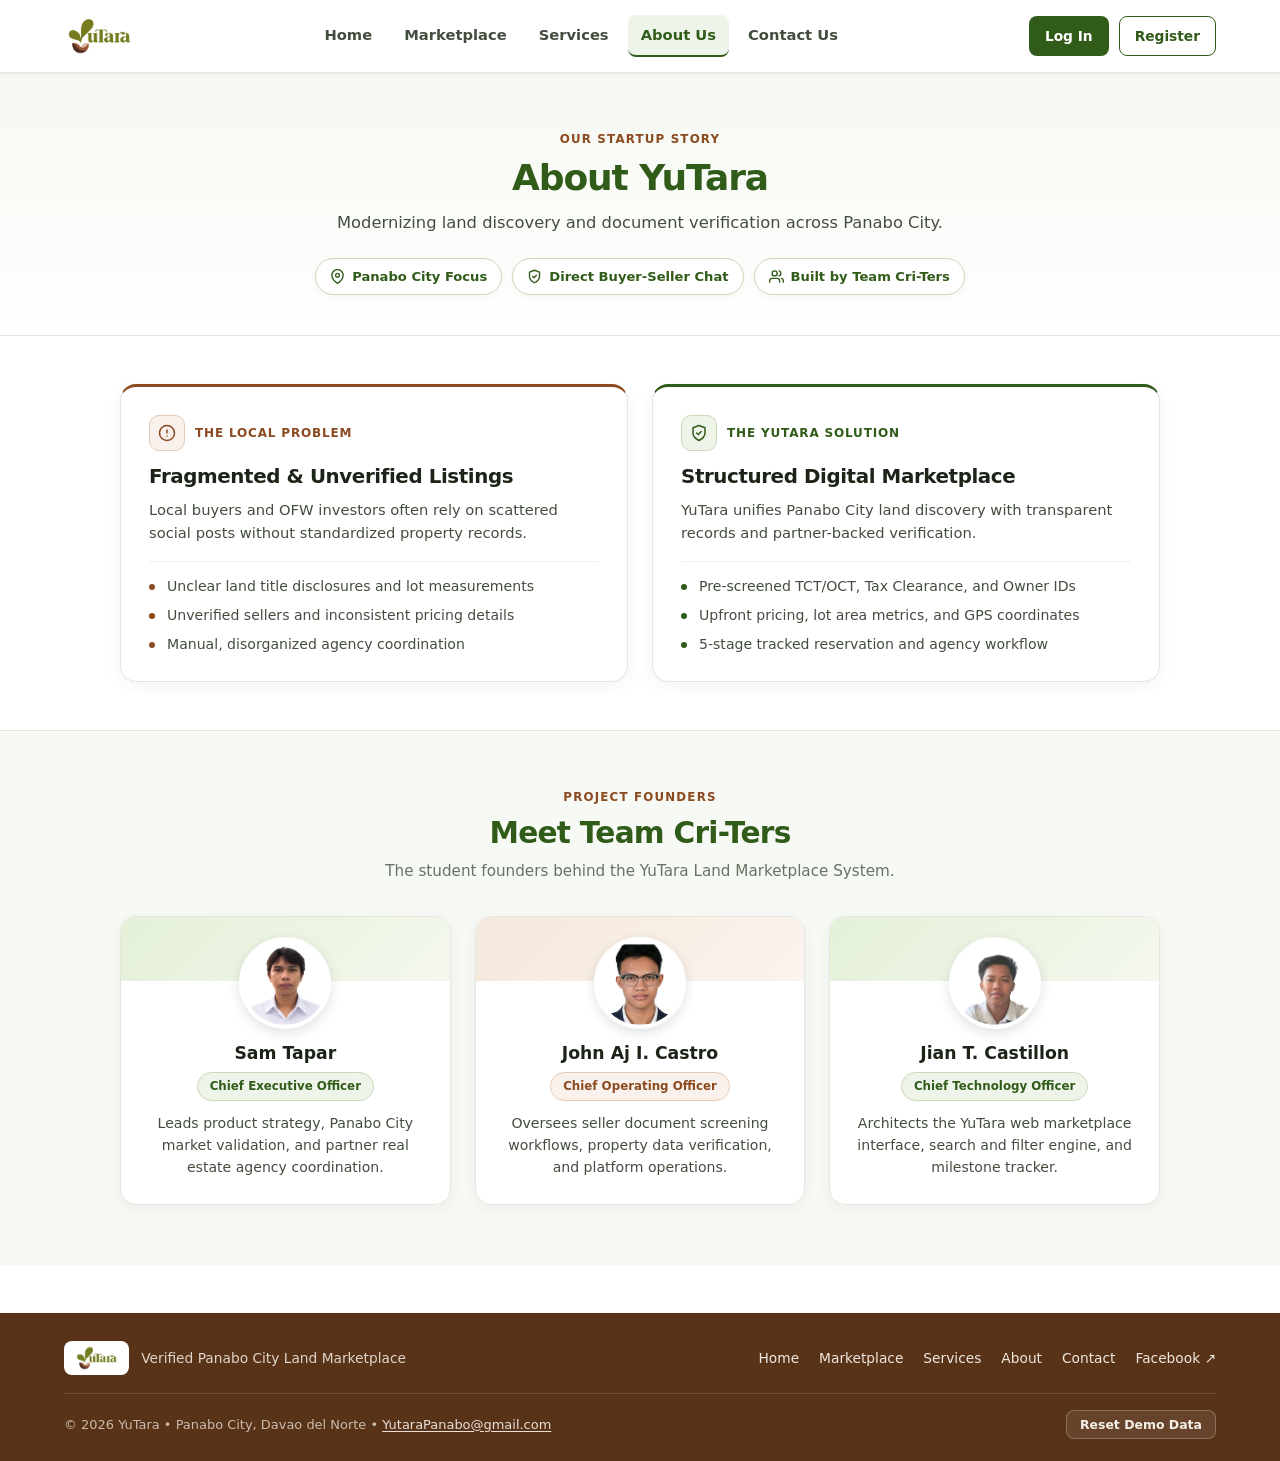
==== about.html @ a452336e "Polish Log In Required modal and auth gate design with icons and close button" ====
﻿<!DOCTYPE html>
<html lang="en">
<head>
  <meta charset="UTF-8" />
  <meta name="viewport" content="width=device-width, initial-scale=1.0" />
  <title>About Us — YuTara Land Marketplace (Team Cri-Ters)</title>
  <link rel="icon" type="image/png" href="assets/yutara-logo.png" />
  <link rel="stylesheet" href="css/styles.css?v=27" />
</head>
<body>

  <!-- Sticky Navigation Bar -->
  <header class="site-header">
    <div class="container navbar" id="main-navbar">
      <a href="index.html" class="brand" aria-label="YuTara Home">
        <img src="assets/yutara-logo.png" alt="YuTara Logo" />
      </a>

      <button type="button" class="menu-toggle" id="menu-toggle" aria-label="Toggle Menu">&#9776; Menu</button>

      <nav class="nav-links" aria-label="Primary Navigation">
        <a href="index.html">Home</a>
        <a href="marketplace.html">Marketplace</a>
        <a href="services.html">Services</a>
        <a href="about.html" class="active">About Us</a>
        <a href="contact.html">Contact Us</a>
      </nav>

      <div class="nav-actions" id="nav-actions">
        <a href="login.html" class="btn btn-primary btn-sm">Log In</a>
        <a href="register.html" class="btn btn-register btn-sm">Register</a>
      </div>
    </div>
  </header>

  <main>
    <!-- Clean About Hero -->
    <section class="about-hero">
      <div class="container">
        <div class="about-hero-inner">
          <span class="about-eyebrow">Our Startup Story</span>
          <h1 class="about-hero-title">About YuTara</h1>
          <p class="about-hero-subtitle">
            Modernizing land discovery and document verification across Panabo City.
          </p>
          <div class="about-pillars">
            <span class="about-pillar-chip">
              <svg width="15" height="15" viewBox="0 0 24 24" fill="none" stroke="currentColor" stroke-width="2.2" stroke-linecap="round" stroke-linejoin="round" aria-hidden="true"><path d="M21 10c0 7-9 13-9 13s-9-6-9-13a9 9 0 0 1 18 0z"></path><circle cx="12" cy="10" r="3"></circle></svg>
              <span>Panabo City Focus</span>
            </span>
            <span class="about-pillar-chip">
              <svg width="15" height="15" viewBox="0 0 24 24" fill="none" stroke="currentColor" stroke-width="2.2" stroke-linecap="round" stroke-linejoin="round" aria-hidden="true"><path d="M12 22s8-4 8-10V5l-8-3-8 3v7c0 6 8 10 8 10z"></path><polyline points="9 12 11 14 15 10"></polyline></svg>
              <span>Direct Buyer-Seller Chat</span>
            </span>
            <span class="about-pillar-chip">
              <svg width="15" height="15" viewBox="0 0 24 24" fill="none" stroke="currentColor" stroke-width="2.2" stroke-linecap="round" stroke-linejoin="round" aria-hidden="true"><path d="M17 21v-2a4 4 0 0 0-4-4H5a4 4 0 0 0-4 4v2"></path><circle cx="9" cy="7" r="4"></circle><path d="M23 21v-2a4 4 0 0 0-3-3.87"></path><path d="M16 3.13a4 4 0 0 1 0 7.75"></path></svg>
              <span>Built by Team Cri-Ters</span>
            </span>
          </div>
        </div>
      </div>
    </section>

    <!-- Problem & Solution Comparison -->
    <section class="about-section">
      <div class="container">
        <div class="about-story-grid">
          <article class="about-story-card story-problem">
            <div class="about-card-head">
              <span class="about-card-icon icon-problem" aria-hidden="true">
                <svg width="18" height="18" viewBox="0 0 24 24" fill="none" stroke="currentColor" stroke-width="2" stroke-linecap="round" stroke-linejoin="round"><circle cx="12" cy="12" r="10"></circle><line x1="12" y1="8" x2="12" y2="12"></line><line x1="12" y1="16" x2="12.01" y2="16"></line></svg>
              </span>
              <span class="about-story-label label-problem">The Local Problem</span>
            </div>
            <h2 class="about-card-title">Fragmented &amp; Unverified Listings</h2>
            <p class="about-card-desc">
              Local buyers and OFW investors often rely on scattered social posts without standardized property records.
            </p>
            <ul class="about-bullet-list">
              <li>Unclear land title disclosures and lot measurements</li>
              <li>Unverified sellers and inconsistent pricing details</li>
              <li>Manual, disorganized agency coordination</li>
            </ul>
          </article>

          <article class="about-story-card story-solution">
            <div class="about-card-head">
              <span class="about-card-icon icon-solution" aria-hidden="true">
                <svg width="18" height="18" viewBox="0 0 24 24" fill="none" stroke="currentColor" stroke-width="2" stroke-linecap="round" stroke-linejoin="round"><path d="M12 22s8-4 8-10V5l-8-3-8 3v7c0 6 8 10 8 10z"></path><polyline points="9 12 11 14 15 10"></polyline></svg>
              </span>
              <span class="about-story-label label-solution">The YuTara Solution</span>
            </div>
            <h2 class="about-card-title">Structured Digital Marketplace</h2>
            <p class="about-card-desc">
              YuTara unifies Panabo City land discovery with transparent records and partner-backed verification.
            </p>
            <ul class="about-bullet-list list-green">
              <li>Pre-screened TCT/OCT, Tax Clearance, and Owner IDs</li>
              <li>Upfront pricing, lot area metrics, and GPS coordinates</li>
              <li>5-stage tracked reservation and agency workflow</li>
            </ul>
          </article>
        </div>
      </div>
    </section>

    <!-- Team Cri-Ters Section -->
    <section class="about-team-section">
      <div class="container">
        <div class="about-section-head">
          <span class="about-eyebrow">Project Founders</span>
          <h2 class="about-section-title">Meet Team Cri-Ters</h2>
          <p class="about-section-sub">The student founders behind the YuTara Land Marketplace System.</p>
        </div>

        <div class="about-team-grid">
          <article class="team-card-clean">
            <div class="team-card-banner banner-green" aria-hidden="true"></div>
            <div class="team-card-body">
              <img src="assets/team-sam-tapar.png" alt="Sam Tapar" class="team-avatar-clean" />
              <h3 class="team-member-name">Sam Tapar</h3>
              <span class="team-role-pill role-green">Chief Executive Officer</span>
              <p class="team-member-bio">
                Leads product strategy, Panabo City market validation, and partner real estate agency coordination.
              </p>
            </div>
          </article>

          <article class="team-card-clean">
            <div class="team-card-banner banner-earth" aria-hidden="true"></div>
            <div class="team-card-body">
              <img src="assets/team-john-aj-castro.png" alt="John Aj I. Castro" class="team-avatar-clean" />
              <h3 class="team-member-name">John Aj I. Castro</h3>
              <span class="team-role-pill role-earth">Chief Operating Officer</span>
              <p class="team-member-bio">
                Oversees seller document screening workflows, property data verification, and platform operations.
              </p>
            </div>
          </article>

          <article class="team-card-clean">
            <div class="team-card-banner banner-green" aria-hidden="true"></div>
            <div class="team-card-body">
              <img src="assets/team-jian-castillon.png" alt="Jian T. Castillon" class="team-avatar-clean" />
              <h3 class="team-member-name">Jian T. Castillon</h3>
              <span class="team-role-pill role-green">Chief Technology Officer</span>
              <p class="team-member-bio">
                Architects the YuTara web marketplace interface, search and filter engine, and milestone tracker.
              </p>
            </div>
          </article>
        </div>
      </div>
    </section>
  </main>

  <!-- Simplified Compact Footer -->
  <footer class="site-footer about-page-footer">
    <div class="container">
      <div class="footer-simple-top">
        <div class="footer-brand-row">
          <img src="assets/yutara-logo.png" alt="YuTara Logo" class="footer-logo" />
          <span class="footer-tagline">Verified Panabo City Land Marketplace</span>
        </div>

        <nav class="footer-inline-links" aria-label="Footer Navigation">
          <a href="index.html">Home</a>
          <a href="marketplace.html">Marketplace</a>
          <a href="services.html">Services</a>
          <a href="about.html">About</a>
          <a href="contact.html">Contact</a>
          <a href="https://www.facebook.com/people/YuTara/61596442262970/" target="_blank" rel="noopener noreferrer">Facebook &nearr;</a>
        </nav>
      </div>

      <div class="footer-bottom">
        <span>&copy; 2026 YuTara &bull; Panabo City, Davao del Norte &bull; <a href="mailto:YutaraPanabo@gmail.com" class="footer-email-link">YutaraPanabo@gmail.com</a></span>
        <button type="button" class="footer-reset-btn" id="reset-demo-btn">Reset Demo Data</button>
      </div>
    </div>
  </footer>

  <script src="js/data.js?v=27"></script>
  <script src="js/app.js?v=27"></script>
</body>
</html>
---- css/styles.css ----
/* ==========================================================================
   YuTara — Panabo City Digital Land Marketplace
   Official Brand Stylesheet (Pure CSS, Zero Frameworks, Easy to Debug)
   ==========================================================================
   TABLE OF CONTENTS:
   1. Brand Color & Typography Variables (:root)
   2. Base Reset & Element Defaults
   3. Layout Containers & Section Helpers
   4. Buttons, Badges & Icon Containers
   5. Sticky Navigation Bar & Responsive Mobile Menu
   6. Hero Section & Spotlight Property Card
   7. Floating Property Search Panel & Quick Chips
   8. Property Cards & Location Barangay Cards
   9. Homepage Sections (5-Step Process, Services, FAQ Accordion)
   10. Marketplace Sidebar Layout & Pagination
   11. Property Detail Page, Lightbox & Inquiry Modal
   12. Authentication Pages & Password Toggle
   13. MVP Workflows Hub (Tracker, Seller Intake, Agency Desk)
   14. Footer & Toast Notifications
   15. Responsive Media Queries (1366px, 960px, 720px, 360px)
   16. Easy-to-Debug Animations & Logout Confirmation Modal
   ========================================================================== */

/* 1. BRAND COLOR & TYPOGRAPHY VARIABLES */
:root {
  /* Official YuTara Logo Palette */
  --forest-green: #315B19;
  --olive-green: #71851B;
  --earth-brown: #8B4A20;
  --dark-brown: #593318;
  --white: #FFFFFF;
  --soft-off-white: #FAFAF6;

  /* Derived UI Tints from Official Palette */
  --green-tint: #EFF4EA;
  --green-border: #C8D8B8;
  --brown-tint: #F9F2EC;
  --brown-border: #E4CBB8;

  /* Neutral Text & Borders */
  --text-primary: #1C2418;
  --text-secondary: #434D3E;
  --text-muted: #687263;
  --border-subtle: #E4E6DF;
  --border-strong: #CBD0C4;

  /* Feedback States */
  --status-error-bg: #FDF2F2;
  --status-error-border: #F5C2C2;
  --status-error-text: #991B1B;

  /* Typography, Spacing & Elevation */
  --font-display: "Plus Jakarta Sans", "Inter", system-ui, -apple-system, sans-serif;
  --font-sans: "Inter", "Plus Jakarta Sans", system-ui, -apple-system, sans-serif;
  --radius-sm: 8px;
  --radius-md: 12px;
  --radius-lg: 16px;
  --shadow-xs: 0 1px 3px rgba(28, 36, 24, 0.05);
  --shadow-sm: 0 4px 12px rgba(28, 36, 24, 0.06);
  --shadow-md: 0 12px 28px rgba(28, 36, 24, 0.1);
  --shadow-lg: 0 20px 40px rgba(28, 36, 24, 0.16);
  --container-width: 1200px;

  /* Easy-to-Debug Animation Tokens (override via body.anim-debug-slow or body.anim-debug-off) */
  --anim-duration-fast: 180ms;
  --anim-duration-base: 260ms;
  --anim-duration-slow: 360ms;
  --anim-ease: cubic-bezier(0.22, 1, 0.36, 1);
}

/* 2. BASE RESET & ELEMENT DEFAULTS */
* {
  box-sizing: border-box;
  margin: 0;
  padding: 0;
}

html {
  scroll-behavior: smooth;
}

body {
  font-family: var(--font-sans);
  font-size: 16px;
  line-height: 1.6;
  color: var(--text-secondary);
  background-color: var(--white);
  overflow-x: hidden;
  -webkit-font-smoothing: antialiased;
  -moz-osx-font-smoothing: grayscale;
  text-rendering: optimizeLegibility;
}

img {
  max-width: 100%;
  display: block;
}

a {
  color: inherit;
  text-decoration: none;
}

button,
input,
select,
textarea {
  font-family: inherit;
  font-size: 0.95rem;
}

button {
  cursor: pointer;
}

a:focus-visible,
button:focus-visible,
input:focus-visible,
select:focus-visible,
textarea:focus-visible {
  outline: 2px solid var(--forest-green);
  outline-offset: 2px;
}

h1, h2, h3, h4 {
  color: var(--text-primary);
  line-height: 1.24;
  font-weight: 700;
}

/* 3. LAYOUT CONTAINERS & SECTION HELPERS */
.container {
  width: 100%;
  max-width: var(--container-width);
  margin: 0 auto;
  padding: 0 24px;
}

.narrow-container {
  max-width: 800px;
}

.section {
  padding: 68px 0;
}

.section-alt,
.section-offwhite {
  background-color: var(--soft-off-white);
  border-top: 1px solid var(--border-subtle);
  border-bottom: 1px solid var(--border-subtle);
}

.section-green-tint {
  background-color: var(--green-tint);
  border-top: 1px solid var(--green-border);
  border-bottom: 1px solid var(--green-border);
}

.section-header {
  text-align: center;
  max-width: 720px;
  margin: 0 auto 36px;
}

.section-header .section-subtitle {
  margin: 0 auto;
}

.section-header-row {
  display: flex;
  justify-content: space-between;
  align-items: flex-end;
  flex-wrap: wrap;
  gap: 16px;
  margin-bottom: 32px;
}

.section-header-center {
  text-align: center;
  max-width: 680px;
  margin: 0 auto 36px;
}

.section-tag,
.eyebrow {
  display: inline-block;
  font-size: 0.76rem;
  font-weight: 700;
  letter-spacing: 0.09em;
  text-transform: uppercase;
  color: var(--earth-brown);
  margin-bottom: 6px;
}

.section-title {
  font-size: 1.95rem;
  letter-spacing: -0.02em;
  color: var(--forest-green);
  margin-bottom: 8px;
}

.section-subtitle {
  color: var(--text-muted);
  max-width: 650px;
  font-size: 0.98rem;
}

.grid {
  display: grid;
  gap: 24px;
}

.grid-2 {
  display: grid;
  grid-template-columns: repeat(2, 1fr);
  gap: 24px;
}

.grid-3 {
  display: grid;
  grid-template-columns: repeat(3, 1fr);
  gap: 24px;
}

.grid-4 {
  display: grid;
  grid-template-columns: repeat(4, 1fr);
  gap: 20px;
}

.grid-5 {
  display: grid;
  grid-template-columns: repeat(5, 1fr);
  gap: 16px;
}

.flex-between {
  display: flex;
  justify-content: space-between;
  align-items: center;
  flex-wrap: wrap;
  gap: 12px;
}

.flex-wrap-gap {
  display: flex;
  flex-wrap: wrap;
  gap: 10px;
}

.mt-1 { margin-top: 8px; }
.mt-2 { margin-top: 16px; }
.mt-3 { margin-top: 24px; }
.mt-4 { margin-top: 36px; }
.mb-1 { margin-bottom: 8px; }
.mb-2 { margin-bottom: 16px; }
.mb-3 { margin-bottom: 24px; }
.mb-4 { margin-bottom: 36px; }

.text-green {
  color: var(--forest-green);
  font-weight: 700;
}

.text-brown {
  color: var(--earth-brown);
  font-weight: 700;
}

.text-muted {
  color: var(--text-muted);
  font-size: 0.88rem;
}

.text-center {
  text-align: center;
}

.is-hidden,
.hidden {
  display: none;
}

/* 4. BUTTONS, BADGES & ICON CONTAINERS */
.btn {
  display: inline-flex;
  align-items: center;
  justify-content: center;
  gap: 8px;
  padding: 11px 20px;
  border-radius: var(--radius-sm);
  font-weight: 600;
  font-size: 0.94rem;
  white-space: nowrap;
  border: 1.5px solid transparent;
  transition: background-color 0.18s ease, border-color 0.18s ease, color 0.18s ease, transform 0.12s ease, box-shadow 0.18s ease;
}

.btn:active {
  transform: translateY(1px);
}

.btn-primary {
  background-color: var(--forest-green);
  color: var(--white);
}

.btn-primary:hover {
  background-color: #244511;
  box-shadow: 0 4px 12px rgba(49, 91, 25, 0.24);
}

.btn-secondary {
  background-color: var(--earth-brown);
  color: var(--white);
}

.btn-secondary:hover {
  background-color: var(--dark-brown);
}

.btn-outline,
.btn-register {
  background-color: var(--white);
  color: var(--forest-green);
  border-color: var(--forest-green);
}

.btn-outline:hover,
.btn-register:hover {
  background-color: var(--green-tint);
}

.btn-outline-neutral {
  background-color: var(--white);
  color: var(--text-secondary);
  border-color: var(--border-strong);
}

.btn-outline-neutral:hover {
  border-color: var(--forest-green);
  color: var(--forest-green);
  background-color: var(--soft-off-white);
}

.btn-ghost-light {
  background-color: rgba(255, 255, 255, 0.12);
  color: var(--white);
  border-color: rgba(255, 255, 255, 0.55);
}

.btn-ghost-light:hover {
  background-color: rgba(255, 255, 255, 0.22);
}

.btn-sm {
  padding: 8px 15px;
  font-size: 0.86rem;
}

.btn-full {
  width: 100%;
}

.badge {
  display: inline-block;
  align-self: flex-start;
  white-space: nowrap;
  padding: 4px 10px;
  border-radius: 6px;
  font-size: 0.72rem;
  font-weight: 700;
  letter-spacing: 0.04em;
  text-transform: uppercase;
}

.badge-green {
  background-color: var(--green-tint);
  color: var(--forest-green);
  border: 1px solid var(--green-border);
}

.badge-solid-green {
  background-color: var(--forest-green);
  color: var(--white);
}

.badge-olive {
  background-color: var(--olive-green);
  color: var(--white);
}

.badge-brown,
.badge-promoted,
.badge-warning {
  background-color: var(--earth-brown);
  color: var(--white);
}

.badge-brown-soft {
  background-color: var(--brown-tint);
  color: var(--dark-brown);
  border: 1px solid var(--brown-border);
}

.icon-badge {
  width: 44px;
  height: 44px;
  border-radius: 10px;
  background-color: var(--green-tint);
  color: var(--forest-green);
  border: 1px solid var(--green-border);
  display: inline-flex;
  align-items: center;
  justify-content: center;
  margin-bottom: 14px;
}

.icon-badge-brown {
  background-color: var(--brown-tint);
  color: var(--earth-brown);
  border-color: var(--brown-border);
}

.icon-badge svg {
  width: 21px;
  height: 21px;
  stroke: currentColor;
  fill: none;
  stroke-width: 2;
  stroke-linecap: round;
  stroke-linejoin: round;
}

/* 5. STICKY NAVIGATION BAR & RESPONSIVE MOBILE MENU */
.site-header {
  position: sticky;
  top: 0;
  z-index: 100;
  background-color: var(--white);
  border-bottom: 1px solid var(--border-subtle);
  box-shadow: var(--shadow-xs);
}

.navbar {
  display: flex;
  align-items: center;
  justify-content: space-between;
  min-height: 72px;
  gap: 16px;
}

.brand,
.brand-link {
  display: inline-flex;
  align-items: center;
  flex-shrink: 0;
}

.brand img,
.brand-link img {
  height: 40px;
  width: auto;
}

.nav-links {
  display: flex;
  align-items: center;
  gap: 6px;
  list-style: none;
}

.nav-links a {
  font-size: 0.92rem;
  font-weight: 600;
  color: var(--text-secondary);
  padding: 8px 13px;
  border-radius: var(--radius-sm);
  border-bottom: 2px solid transparent;
  white-space: nowrap;
  transition: background-color 0.15s ease, color 0.15s ease;
}

.nav-links a:hover {
  background-color: var(--soft-off-white);
  color: var(--forest-green);
}

.nav-links a.active {
  background-color: var(--green-tint);
  color: var(--forest-green);
  border-bottom-color: var(--forest-green);
}

.nav-actions {
  display: flex;
  align-items: center;
  gap: 10px;
}

.user-pill {
  display: inline-flex;
  align-items: center;
  background-color: var(--green-tint);
  border: 1px solid var(--green-border);
  color: var(--forest-green);
  padding: 6px 12px;
  border-radius: var(--radius-sm);
  font-size: 0.84rem;
  font-weight: 600;
}

.menu-toggle {
  display: none;
  background: var(--white);
  border: 1px solid var(--border-strong);
  border-radius: var(--radius-sm);
  padding: 7px 11px;
  font-size: 1.15rem;
  color: var(--forest-green);
}

/* 6. HERO SECTION & SPOTLIGHT PROPERTY CARD */
.hero {
  position: relative;
  color: var(--white);
  padding: 52px 0 84px;
  background-color: var(--forest-green);
  background-size: cover;
  background-position: center;
  background-image:
    linear-gradient(108deg, rgba(27, 52, 13, 0.94) 0%, rgba(49, 91, 25, 0.85) 56%, rgba(89, 51, 24, 0.78) 100%),
    url("../assets/property-hero.png");
}

.hero-grid {
  display: grid;
  grid-template-columns: 1.18fr 0.82fr;
  gap: 40px;
  align-items: center;
}

.hero-eyebrow,
.hero-kicker {
  display: inline-block;
  font-size: 0.75rem;
  font-weight: 700;
  letter-spacing: 0.09em;
  text-transform: uppercase;
  color: var(--soft-off-white);
  background-color: rgba(255, 255, 255, 0.12);
  border: 1px solid rgba(255, 255, 255, 0.28);
  padding: 5px 12px;
  border-radius: 6px;
  margin-bottom: 16px;
}

.hero h1 {
  font-size: 2.35rem;
  letter-spacing: -0.02em;
  color: var(--white);
  margin-bottom: 16px;
  line-height: 1.2;
}

.hero-headline-top {
  display: block;
  color: var(--white);
  font-size: 2.25rem;
  font-weight: 700;
}

.hero-brand-line {
  display: block;
  color: #DCECCB;
  font-size: 3.65rem;
  font-weight: 800;
  letter-spacing: -0.025em;
  line-height: 1.08;
  margin-top: 6px;
}

.hero p,
.hero-lead {
  font-size: 1.02rem;
  color: #F1F5EC;
  margin-bottom: 24px;
  max-width: 560px;
}

.hero-actions,
.hero-buttons {
  display: flex;
  flex-wrap: wrap;
  gap: 12px;
  margin-bottom: 24px;
}

.hero-actions .btn,
.hero-buttons .btn {
  min-height: 46px;
  padding: 12px 22px;
  border-radius: var(--radius-sm);
  font-size: 0.95rem;
  font-weight: 700;
  transition: background-color 0.18s ease, border-color 0.18s ease, color 0.18s ease, box-shadow 0.18s ease, transform 0.14s ease;
}

/* Primary Hero CTA: Explore Marketplace (Light Sage Green #DCECCB / Forest Green #315B19) */
.hero-actions .btn-primary,
.hero-buttons .btn-primary {
  background-color: #DCECCB;
  color: #315B19;
  border-color: #C7DFB0;
  box-shadow: 0 4px 14px rgba(15, 30, 8, 0.22);
}

.hero-actions .btn-primary:hover,
.hero-buttons .btn-primary:hover {
  background-color: #C8E0B0;
  color: #234311;
  border-color: #B4D396;
  box-shadow: 0 6px 18px rgba(15, 30, 8, 0.28);
  transform: translateY(-1px);
}

.hero-actions .btn-primary:active,
.hero-buttons .btn-primary:active {
  transform: translateY(1px);
}

/* Secondary Hero CTA: How YuTara Works (Light Earth Brown #E8C7A5 / Dark Brown #593318) */
.hero-actions .btn-secondary,
.hero-buttons .btn-secondary {
  background-color: #E8C7A5;
  color: #593318;
  border-color: #DAB38B;
  box-shadow: 0 4px 14px rgba(35, 18, 6, 0.18);
}

.hero-actions .btn-secondary:hover,
.hero-buttons .btn-secondary:hover {
  background-color: #DDB58C;
  color: #42240F;
  border-color: #CCA074;
  box-shadow: 0 6px 18px rgba(35, 18, 6, 0.25);
  transform: translateY(-1px);
}

.hero-actions .btn-secondary:active,
.hero-buttons .btn-secondary:active {
  transform: translateY(1px);
}

.hero-trust-row {
  display: flex;
  flex-wrap: wrap;
  gap: 12px;
  font-size: 0.84rem;
  font-weight: 600;
  color: #E3EDD6;
}

.hero-trust-pill,
.hero-trust-item {
  display: inline-flex;
  align-items: center;
  gap: 7px;
  background-color: rgba(255, 255, 255, 0.1);
  border: 1px solid rgba(255, 255, 255, 0.22);
  padding: 5px 11px;
  border-radius: 999px;
}

.hero-trust-dot {
  width: 7px;
  height: 7px;
  border-radius: 50%;
  background-color: #D9E8B5;
  display: inline-block;
}

.hero-spotlight {
  background-color: var(--white);
  color: var(--text-secondary);
  border-radius: var(--radius-md);
  overflow: hidden;
  box-shadow: var(--shadow-lg);
  border: 1px solid var(--border-subtle);
}

.spotlight-tabs {
  display: grid;
  grid-template-columns: 1fr 1fr;
  background-color: var(--soft-off-white);
  border-bottom: 1px solid var(--border-subtle);
}

.spotlight-tab {
  border: none;
  background: transparent;
  padding: 10px 8px;
  font-size: 0.8rem;
  font-weight: 700;
  color: var(--text-muted);
  border-bottom: 2.5px solid transparent;
  transition: all 0.15s ease;
}

.spotlight-tab.active {
  background-color: var(--white);
  color: var(--forest-green);
  border-bottom-color: var(--forest-green);
}

.spotlight-media,
.spotlight-photo {
  position: relative;
  height: 205px;
  overflow: hidden;
}

.spotlight-media img,
.spotlight-photo img {
  width: 100%;
  height: 100%;
  object-fit: cover;
}

.spotlight-body {
  padding: 16px 18px 18px;
}

.spotlight-top-meta {
  display: flex;
  justify-content: space-between;
  align-items: center;
  font-size: 0.78rem;
  font-weight: 700;
  text-transform: uppercase;
  color: var(--earth-brown);
  margin-bottom: 4px;
}

.spotlight-title {
  font-size: 1.12rem;
  color: var(--text-primary);
  margin-bottom: 4px;
}

.spotlight-loc,
.hero .spotlight-loc {
  font-size: 0.86rem;
  color: var(--text-muted);
  margin-bottom: 12px;
}

.spotlight-footer {
  display: flex;
  justify-content: space-between;
  align-items: center;
  gap: 12px;
  padding-top: 12px;
  border-top: 1px solid var(--border-subtle);
}

.spotlight-price {
  font-size: 1.32rem;
  font-weight: 800;
  color: var(--forest-green);
  line-height: 1.2;
}

.spotlight-meta {
  font-size: 0.78rem;
  font-weight: 700;
  text-transform: uppercase;
  letter-spacing: 0.04em;
  color: var(--earth-brown);
  margin-bottom: 4px;
}

/* 7. FLOATING PROPERTY SEARCH PANEL & QUICK CHIPS */
.search-section {
  margin-top: -42px;
  position: relative;
  z-index: 10;
  padding-bottom: 28px;
}

.search-panel,
.search-card {
  margin-top: -38px;
  position: relative;
  z-index: 10;
  background-color: var(--white);
  border: 1px solid var(--border-subtle);
  border-radius: var(--radius-md);
  box-shadow: var(--shadow-md);
  padding: 22px 24px;
}

.search-grid {
  display: grid;
  grid-template-columns: 1.45fr 1fr 0.85fr 0.85fr auto;
  gap: 14px;
  align-items: end;
}

.form-group,
.field {
  display: flex;
  flex-direction: column;
  gap: 6px;
  margin-bottom: 14px;
}

.search-grid .form-group,
.filter-group .form-group {
  margin-bottom: 0;
}

.form-label,
.field label {
  display: block;
  font-size: 0.83rem;
  font-weight: 700;
  color: var(--text-primary);
  margin-bottom: 5px;
}

.form-control,
.form-select,
.form-textarea,
.field input,
.field select,
.field textarea {
  width: 100%;
  min-height: 44px;
  padding: 10px 12px;
  border: 1px solid var(--border-strong);
  border-radius: var(--radius-sm);
  background-color: var(--white);
  color: var(--text-primary);
  transition: border-color 0.15s ease, box-shadow 0.15s ease;
}

.form-textarea,
.field textarea {
  min-height: 96px;
  resize: vertical;
}

.form-control:focus,
.form-select:focus,
.form-textarea:focus,
.field input:focus,
.field select:focus,
.field textarea:focus {
  outline: none;
  border-color: var(--forest-green);
  box-shadow: 0 0 0 3px rgba(49, 91, 25, 0.14);
}

.password-wrapper {
  position: relative;
  display: flex;
  align-items: center;
  width: 100%;
}

.password-wrapper input {
  padding-right: 68px;
}

.password-toggle-btn {
  position: absolute;
  right: 8px;
  padding: 4px 10px;
  border-radius: 6px;
  border: 1px solid var(--border-subtle);
  background-color: var(--soft-off-white);
  color: var(--text-secondary);
  font-size: 0.78rem;
  font-weight: 700;
}

.password-toggle-btn:hover {
  border-color: var(--forest-green);
  color: var(--forest-green);
}

.quick-chips {
  display: flex;
  flex-wrap: wrap;
  align-items: center;
  gap: 8px;
  margin-top: 14px;
  padding-top: 12px;
  border-top: 1px solid var(--border-subtle);
}

.chip-label {
  font-size: 0.82rem;
  font-weight: 700;
  color: var(--text-muted);
}

.chip-btn {
  padding: 6px 13px;
  border-radius: var(--radius-sm);
  border: 1px solid var(--border-strong);
  background-color: var(--soft-off-white);
  color: var(--text-secondary);
  font-size: 0.82rem;
  font-weight: 600;
  transition: all 0.15s ease;
}

.chip-btn:hover,
.chip-btn.active {
  background-color: var(--green-tint);
  border-color: var(--forest-green);
  color: var(--forest-green);
}

/* 8. PROPERTY CARDS & LOCATION BARANGAY CARDS */
.card {
  background-color: var(--white);
  border: 1px solid var(--border-subtle);
  border-radius: var(--radius-md);
  padding: 22px;
  box-shadow: var(--shadow-xs);
}

.card h3 {
  font-size: 1.06rem;
  margin-bottom: 8px;
  color: var(--text-primary);
}

.card p {
  font-size: 0.92rem;
  color: var(--text-muted);
}

.property-card {
  background-color: var(--white);
  border: 1px solid var(--border-subtle);
  border-radius: var(--radius-md);
  overflow: hidden;
  box-shadow: var(--shadow-xs);
  display: flex;
  flex-direction: column;
  transition: transform 0.2s ease, box-shadow 0.2s ease, border-color 0.2s ease;
}

.property-card:hover {
  transform: translateY(-3px);
  box-shadow: var(--shadow-md);
  border-color: var(--green-border);
}

.property-thumb {
  position: relative;
  height: 215px;
  overflow: hidden;
  background-color: var(--soft-off-white);
}

.property-thumb img {
  width: 100%;
  height: 100%;
  object-fit: cover;
  transition: transform 0.35s ease;
}

.property-card:hover .property-thumb img {
  transform: scale(1.04);
}

.thumb-badges {
  position: absolute;
  top: 12px;
  left: 12px;
  display: flex;
  flex-wrap: wrap;
  gap: 6px;
}

.save-icon-btn {
  position: absolute;
  top: 12px;
  right: 12px;
  width: 34px;
  height: 34px;
  border-radius: 50%;
  border: 1px solid var(--border-subtle);
  background-color: rgba(255, 255, 255, 0.95);
  color: var(--text-muted);
  font-size: 1rem;
  display: flex;
  align-items: center;
  justify-content: center;
  transition: transform 0.15s ease;
}

.save-icon-btn:hover {
  transform: scale(1.08);
}

.save-icon-btn.saved {
  background-color: var(--brown-tint);
  color: var(--earth-brown);
  border-color: var(--earth-brown);
}

.property-body {
  padding: 18px;
  display: flex;
  flex-direction: column;
  flex: 1;
}

.property-category-line {
  display: flex;
  justify-content: space-between;
  align-items: center;
  font-size: 0.76rem;
  font-weight: 700;
  text-transform: uppercase;
  letter-spacing: 0.04em;
  color: var(--earth-brown);
  margin-bottom: 5px;
}

.property-area-pill {
  color: var(--forest-green);
  background-color: var(--green-tint);
  padding: 2px 8px;
  border-radius: 4px;
}

.property-title {
  font-size: 1.06rem;
  color: var(--text-primary);
  margin-bottom: 4px;
}

.property-location {
  font-size: 0.87rem;
  color: var(--text-muted);
  margin-bottom: 12px;
}

.card-tags {
  display: flex;
  flex-wrap: wrap;
  gap: 6px;
  margin-bottom: 14px;
}

.tag-pill {
  background-color: var(--soft-off-white);
  border: 1px solid var(--border-subtle);
  color: var(--text-secondary);
  font-size: 0.76rem;
  font-weight: 600;
  padding: 3px 8px;
  border-radius: 6px;
}

.property-price-row {
  border-top: 1px solid var(--border-subtle);
  padding-top: 12px;
  margin-top: auto;
  margin-bottom: 14px;
  display: flex;
  justify-content: space-between;
  align-items: baseline;
  gap: 8px;
}

.property-price {
  font-size: 1.22rem;
  font-weight: 800;
  color: var(--forest-green);
}

.property-note {
  font-size: 0.78rem;
  color: var(--text-muted);
}

/* Location Cards (Section 7A: Explore Properties by Location) */
.location-card {
  position: relative;
  border-radius: var(--radius-md);
  overflow: hidden;
  border: 1px solid var(--border-subtle);
  background-color: var(--white);
  box-shadow: var(--shadow-xs);
  transition: transform 0.2s ease, box-shadow 0.2s ease, border-color 0.2s ease;
  display: flex;
  flex-direction: column;
}

.location-card:hover {
  transform: translateY(-4px);
  box-shadow: var(--shadow-md);
  border-color: var(--forest-green);
}

.location-card-media {
  position: relative;
  height: 185px;
  overflow: hidden;
}

.location-card-img {
  height: 100%;
  width: 100%;
  object-fit: cover;
  transition: transform 0.35s ease;
}

.location-card:hover .location-card-img {
  transform: scale(1.05);
}

.location-card-badge {
  position: absolute;
  top: 12px;
  left: 12px;
}

.location-card-body {
  padding: 14px 16px;
  display: flex;
  justify-content: space-between;
  align-items: center;
  gap: 10px;
}

.location-card-title {
  font-size: 1.02rem;
  color: var(--text-primary);
  display: flex;
  align-items: center;
  gap: 6px;
  margin-bottom: 2px;
}

.location-card-title svg {
  color: var(--earth-brown);
  width: 16px;
  height: 16px;
  flex-shrink: 0;
}

.location-card-meta {
  font-size: 0.8rem;
  color: var(--text-muted);
  font-weight: 600;
  padding-left: 22px;
}

.location-card-arrow {
  width: 32px;
  height: 32px;
  border-radius: 50%;
  background-color: var(--green-tint);
  color: var(--forest-green);
  display: inline-flex;
  align-items: center;
  justify-content: center;
  font-weight: 700;
  flex-shrink: 0;
  transition: background-color 0.15s ease, color 0.15s ease;
}

.location-card:hover .location-card-arrow {
  background-color: var(--forest-green);
  color: var(--white);
}

/* Visual-First Icon Utilities, Search Input Icons & Property Icon Pills */
.svg-icon {
  width: 16px;
  height: 16px;
  stroke: currentColor;
  fill: none;
  stroke-width: 2;
  stroke-linecap: round;
  stroke-linejoin: round;
  flex-shrink: 0;
}

.svg-icon-sm {
  width: 14px;
  height: 14px;
  stroke: currentColor;
  fill: none;
  stroke-width: 2.1;
  stroke-linecap: round;
  stroke-linejoin: round;
  flex-shrink: 0;
}

.badge-with-icon {
  display: inline-flex;
  align-items: center;
  gap: 5px;
}

.input-icon-wrap {
  position: relative;
  display: flex;
  align-items: center;
}

.input-icon-wrap .field-icon {
  position: absolute;
  left: 12px;
  color: var(--earth-brown);
  width: 16px;
  height: 16px;
  pointer-events: none;
  display: inline-flex;
  align-items: center;
  justify-content: center;
  font-weight: 800;
  font-size: 0.92rem;
}

.input-icon-wrap .form-control,
.input-icon-wrap .form-select {
  padding-left: 36px;
}

.chip-btn-icon {
  display: inline-flex;
  align-items: center;
  gap: 5px;
}

.chip-btn-icon svg {
  color: var(--earth-brown);
}

.prop-icon-row {
  display: flex;
  flex-wrap: wrap;
  align-items: center;
  gap: 8px;
  margin-bottom: 10px;
}

.prop-icon-pill {
  display: inline-flex;
  align-items: center;
  gap: 5px;
  font-size: 0.76rem;
  font-weight: 700;
  padding: 4px 9px;
  border-radius: 6px;
  background-color: var(--green-tint);
  color: var(--forest-green);
  border: 1px solid var(--green-border);
}

.prop-icon-pill.brown {
  background-color: var(--brown-tint);
  color: var(--dark-brown);
  border-color: var(--brown-border);
}

.property-location-line {
  display: flex;
  align-items: center;
  gap: 6px;
  font-size: 0.86rem;
  color: var(--text-muted);
  margin-bottom: 10px;
}

.property-location-line svg {
  color: var(--earth-brown);
  width: 15px;
  height: 15px;
  flex-shrink: 0;
}

.tag-pill-icon {
  display: inline-flex;
  align-items: center;
  gap: 4px;
  background-color: var(--soft-off-white);
  border: 1px solid var(--border-subtle);
  color: var(--text-secondary);
  font-size: 0.75rem;
  font-weight: 600;
  padding: 3px 8px;
  border-radius: 6px;
}

.tag-pill-icon svg {
  color: var(--forest-green);
  width: 12px;
  height: 12px;
}

/* 9. HOMEPAGE SECTIONS (VISUAL FEATURE CARDS, 5-STEP PROCESS, FAQ ACCORDION) */
.feature-card-visual {
  background-color: var(--white);
  border: 1px solid var(--border-subtle);
  border-radius: var(--radius-md);
  padding: 24px 20px;
  text-align: center;
  box-shadow: var(--shadow-xs);
  transition: transform 0.2s ease, box-shadow 0.2s ease, border-color 0.2s ease;
}

.feature-card-visual:hover {
  transform: translateY(-3px);
  box-shadow: var(--shadow-md);
  border-color: var(--green-border);
}

.feature-icon-lg {
  width: 56px;
  height: 56px;
  border-radius: 14px;
  background-color: var(--green-tint);
  color: var(--forest-green);
  border: 1px solid var(--green-border);
  display: inline-flex;
  align-items: center;
  justify-content: center;
  margin-bottom: 14px;
}

.feature-icon-lg.brown {
  background-color: var(--brown-tint);
  color: var(--earth-brown);
  border-color: var(--brown-border);
}

.feature-icon-lg svg {
  width: 26px;
  height: 26px;
  stroke: currentColor;
  fill: none;
  stroke-width: 2;
  stroke-linecap: round;
  stroke-linejoin: round;
}

.feature-card-visual h3 {
  font-size: 1.05rem;
  color: var(--text-primary);
  margin-bottom: 6px;
}

.feature-card-visual p {
  font-size: 0.87rem;
  color: var(--text-muted);
  line-height: 1.45;
}

/* Connected 5-Step Visual Process */
.process-steps-visual {
  position: relative;
  display: grid;
  grid-template-columns: repeat(5, 1fr);
  gap: 18px;
}

.process-steps-visual::before {
  content: "";
  position: absolute;
  top: 52px;
  left: 10%;
  right: 10%;
  height: 2px;
  background: linear-gradient(90deg, var(--green-border), var(--brown-border), var(--green-border));
  z-index: 0;
}

.step-card,
.step-card-visual {
  position: relative;
  z-index: 1;
  background-color: var(--white);
  border: 1px solid var(--border-subtle);
  border-radius: var(--radius-md);
  padding: 20px 14px;
  text-align: center;
  box-shadow: var(--shadow-xs);
  transition: transform 0.2s ease, border-color 0.2s ease, box-shadow 0.2s ease;
}

.step-card-visual:hover {
  transform: translateY(-3px);
  border-color: var(--forest-green);
  box-shadow: var(--shadow-md);
}

.step-icon-circle {
  width: 52px;
  height: 52px;
  border-radius: 50%;
  background-color: var(--forest-green);
  color: var(--white);
  display: flex;
  align-items: center;
  justify-content: center;
  margin: 0 auto 10px;
  box-shadow: 0 4px 10px rgba(49, 91, 25, 0.22);
}

.step-icon-circle.brown {
  background-color: var(--earth-brown);
  box-shadow: 0 4px 10px rgba(139, 74, 32, 0.22);
}

.step-icon-circle svg {
  width: 22px;
  height: 22px;
  stroke: currentColor;
  fill: none;
  stroke-width: 2;
  stroke-linecap: round;
  stroke-linejoin: round;
}

.step-number-tag {
  display: block;
  font-size: 0.7rem;
  font-weight: 800;
  text-transform: uppercase;
  letter-spacing: 0.06em;
  color: var(--earth-brown);
  margin-bottom: 4px;
}

.step-circle {
  width: 38px;
  height: 38px;
  border-radius: 50%;
  background-color: var(--forest-green);
  color: var(--white);
  display: inline-flex;
  align-items: center;
  justify-content: center;
  font-weight: 700;
  font-size: 0.95rem;
  margin-bottom: 12px;
}

.step-card h3,
.step-card-visual h3 {
  font-size: 1rem;
  margin-bottom: 4px;
  color: var(--text-primary);
}

.step-card p,
.step-card-visual p {
  font-size: 0.82rem;
  color: var(--text-muted);
  line-height: 1.4;
}

/* FAQ Accordion */
.faq-list {
  max-width: 820px;
  margin: 0 auto;
  display: flex;
  flex-direction: column;
  gap: 12px;
}

.faq-item {
  border: 1px solid var(--border-subtle);
  border-radius: var(--radius-md);
  background-color: var(--white);
  overflow: hidden;
}

.faq-question {
  width: 100%;
  text-align: left;
  background: var(--white);
  border: none;
  padding: 16px 20px;
  font-size: 0.98rem;
  font-weight: 700;
  color: var(--text-primary);
  display: flex;
  justify-content: space-between;
  align-items: center;
  gap: 12px;
}

.faq-question:hover {
  background-color: var(--soft-off-white);
  color: var(--forest-green);
}

.faq-icon {
  font-size: 1.2rem;
  color: var(--earth-brown);
  font-weight: 700;
  transition: transform 0.2s ease;
}

.faq-item.open .faq-icon {
  transform: rotate(45deg);
}

.faq-answer {
  display: none;
  padding: 0 20px 16px;
  font-size: 0.92rem;
  color: var(--text-secondary);
  border-top: 1px solid var(--border-subtle);
  padding-top: 12px;
}

.faq-item.open .faq-answer {
  display: block;
}

/* 10. MARKETPLACE SIDEBAR LAYOUT & PAGINATION */
.marketplace-layout {
  display: grid;
  grid-template-columns: 290px 1fr;
  gap: 28px;
  align-items: start;
}

.filter-sidebar {
  background-color: var(--white);
  border: 1px solid var(--border-subtle);
  border-radius: var(--radius-md);
  padding: 20px;
  box-shadow: var(--shadow-xs);
  position: sticky;
  top: 90px;
}

.filter-sidebar-header {
  display: flex;
  justify-content: space-between;
  align-items: center;
  margin-bottom: 16px;
  padding-bottom: 10px;
  border-bottom: 1px solid var(--border-subtle);
}

.filter-group {
  margin-bottom: 16px;
}

.mobile-filter-toggle {
  display: none;
  margin-bottom: 16px;
}

.marketplace-main-bar {
  display: flex;
  justify-content: space-between;
  align-items: center;
  flex-wrap: wrap;
  gap: 12px;
  background-color: var(--soft-off-white);
  border: 1px solid var(--border-subtle);
  border-radius: var(--radius-md);
  padding: 14px 18px;
  margin-bottom: 20px;
}

.sort-control {
  display: flex;
  align-items: center;
  gap: 10px;
}

.sort-control select {
  padding: 7px 12px;
  border: 1px solid var(--border-strong);
  border-radius: var(--radius-sm);
  background-color: var(--white);
  color: var(--text-primary);
  font-size: 0.88rem;
}

.pagination-bar {
  display: flex;
  justify-content: space-between;
  align-items: center;
  flex-wrap: wrap;
  gap: 12px;
  margin-top: 28px;
  padding-top: 18px;
  border-top: 1px solid var(--border-subtle);
}

.page-numbers {
  display: flex;
  gap: 6px;
}

.page-btn {
  min-width: 38px;
  height: 38px;
  padding: 0 12px;
  border-radius: var(--radius-sm);
  border: 1px solid var(--border-strong);
  background-color: var(--white);
  color: var(--text-secondary);
  font-weight: 600;
  font-size: 0.88rem;
}

.page-btn.active {
  background-color: var(--forest-green);
  border-color: var(--forest-green);
  color: var(--white);
}

.page-btn:disabled {
  opacity: 0.5;
  cursor: not-allowed;
}

/* 11. PROPERTY DETAIL PAGE, LIGHTBOX & INQUIRY MODAL */
.detail-layout {
  display: grid;
  grid-template-columns: 1.15fr 1fr;
  gap: 32px;
  align-items: start;
}

.detail-image-box {
  position: relative;
  border-radius: var(--radius-md);
  overflow: hidden;
  border: 1px solid var(--border-subtle);
  box-shadow: var(--shadow-sm);
  cursor: zoom-in;
}

.detail-image-box img {
  width: 100%;
  height: 410px;
  object-fit: cover;
  transition: transform 0.3s ease;
}

.detail-image-box:hover img {
  transform: scale(1.02);
}

.zoom-hint {
  position: absolute;
  bottom: 12px;
  right: 12px;
  background-color: rgba(28, 36, 24, 0.82);
  color: var(--white);
  font-size: 0.78rem;
  font-weight: 600;
  padding: 5px 11px;
  border-radius: 6px;
}

.coords-box {
  margin-top: 14px;
  background-color: var(--soft-off-white);
  border: 1px solid var(--border-subtle);
  border-radius: var(--radius-sm);
  padding: 14px 16px;
  font-size: 0.88rem;
  display: flex;
  justify-content: space-between;
  align-items: center;
  gap: 12px;
  flex-wrap: wrap;
}

.metrics-grid {
  display: grid;
  grid-template-columns: repeat(3, 1fr);
  gap: 10px;
  margin: 16px 0;
}

.metric-box {
  background-color: var(--soft-off-white);
  border: 1px solid var(--border-subtle);
  border-radius: var(--radius-sm);
  padding: 12px;
}

.metric-label {
  font-size: 0.75rem;
  color: var(--text-muted);
  display: block;
}

.metric-value {
  font-weight: 700;
  color: var(--forest-green);
  font-size: 0.94rem;
}

.highlights-box {
  background-color: var(--soft-off-white);
  border: 1px solid var(--border-subtle);
  border-radius: var(--radius-md);
  padding: 16px;
  margin: 16px 0;
}

.highlights-grid {
  list-style: none;
  display: grid;
  grid-template-columns: repeat(2, 1fr);
  gap: 8px 14px;
  margin-top: 10px;
  font-size: 0.88rem;
}

.highlights-grid li {
  display: flex;
  align-items: flex-start;
  gap: 6px;
}

.highlights-grid li span {
  color: var(--forest-green);
  font-weight: 700;
}

.safeguard-box {
  background-color: var(--green-tint);
  border: 1px solid var(--green-border);
  border-radius: var(--radius-md);
  padding: 18px;
  margin-top: 18px;
}

.safeguard-list {
  list-style: none;
  margin-top: 10px;
  display: flex;
  flex-direction: column;
  gap: 6px;
  font-size: 0.9rem;
}

.modal-overlay {
  position: fixed;
  inset: 0;
  background-color: rgba(28, 36, 24, 0.65);
  display: flex;
  align-items: center;
  justify-content: center;
  padding: 20px;
  z-index: 200;
}

.modal-overlay.is-hidden,
.modal-overlay.hidden {
  display: none;
}

.modal-box {
  background-color: var(--white);
  border-radius: var(--radius-md);
  max-width: 480px;
  width: 100%;
  padding: 24px;
  box-shadow: var(--shadow-lg);
}

.modal-header {
  display: flex;
  justify-content: space-between;
  align-items: center;
  margin-bottom: 14px;
}

.lightbox-box {
  position: relative;
  max-width: 920px;
  width: 100%;
}

.lightbox-box img {
  width: 100%;
  max-height: 82vh;
  object-fit: contain;
  border-radius: var(--radius-md);
  background-color: var(--text-primary);
}

.lightbox-close {
  position: absolute;
  top: -14px;
  right: -14px;
  width: 36px;
  height: 36px;
  border-radius: 50%;
  border: none;
  background-color: var(--white);
  color: var(--text-primary);
  font-size: 1.3rem;
  font-weight: 700;
  box-shadow: var(--shadow-md);
}

/* 12. AUTHENTICATION PAGES & ALERTS */
.alert {
  padding: 12px 16px;
  border-radius: var(--radius-sm);
  font-size: 0.9rem;
  border: 1px solid transparent;
  margin-bottom: 16px;
}

.alert-warning {
  background-color: var(--brown-tint);
  border-color: var(--brown-border);
  color: var(--dark-brown);
}

.alert-success {
  background-color: var(--green-tint);
  border-color: var(--green-border);
  color: var(--forest-green);
}

.alert-error {
  background-color: var(--status-error-bg);
  border-color: var(--status-error-border);
  color: var(--status-error-text);
}

.auth-layout {
  display: grid;
  grid-template-columns: 1fr 1.12fr;
  gap: 28px;
  align-items: stretch;
}

.auth-banner {
  border-radius: var(--radius-lg);
  padding: 36px;
  color: var(--white);
  background-size: cover;
  background-position: center;
  background-image:
    linear-gradient(155deg, rgba(49, 91, 25, 0.93), rgba(89, 51, 24, 0.86)),
    url("../assets/property-hero.png");
  display: flex;
  flex-direction: column;
  justify-content: space-between;
}

.auth-banner h1 {
  color: var(--white);
  font-size: 2rem;
  margin-bottom: 12px;
}

.auth-banner p {
  color: #F1F5EC;
}

.step-indicator {
  display: grid;
  grid-template-columns: repeat(4, 1fr);
  gap: 8px;
  margin-bottom: 20px;
}

.step-pill {
  text-align: center;
  padding: 8px 6px;
  border-radius: var(--radius-sm);
  border: 1px solid var(--border-subtle);
  background-color: var(--soft-off-white);
  font-size: 0.8rem;
  font-weight: 600;
  color: var(--text-muted);
}

.step-pill.active {
  background-color: var(--forest-green);
  border-color: var(--forest-green);
  color: var(--white);
}

.step-pill.done {
  background-color: var(--green-tint);
  border-color: var(--green-border);
  color: var(--forest-green);
}

/* 12B. PREMIUM LOGIN PAGE — UPLOADED GREEN & GOLD LANDSCAPE BACKGROUND */
.login-page-body {
  --login-cream: #F4F3E5;
  --login-sage: #DCECCB;
  --login-text-main: #253329;
  --login-text-secondary: #718078;
  font-family: "Plus Jakarta Sans", var(--font-sans);
  background-color: var(--login-cream);
  color: var(--login-text-main);
  min-height: 100vh;
  display: flex;
  flex-direction: column;
  background-image: url("../assets/login-landscape-bg.jpg");
  background-size: cover;
  background-position: center bottom;
  background-repeat: no-repeat;
  background-attachment: fixed;
}

.login-page-body .site-header {
  background-color: rgba(255, 255, 255, 0.9);
  backdrop-filter: blur(8px);
  border-bottom: 1px solid rgba(49, 91, 25, 0.12);
}

.login-stage {
  flex: 1;
  display: flex;
  align-items: center;
  justify-content: center;
  padding: 22px 24px 34px;
}

.login-grid {
  width: 100%;
  max-width: 1140px;
  display: grid;
  grid-template-columns: 1.05fr 0.95fr;
  gap: 48px;
  align-items: center;
}

/* Left Column: Clean Open Branding Over Cream & Gold-Green Landscape */
.login-brand-col {
  padding: 8px 8px 32px;
  max-width: 530px;
}

.login-brand-logo {
  height: 62px;
  width: auto;
  object-fit: contain;
  background-color: rgba(255, 255, 255, 0.94);
  padding: 9px 16px;
  border-radius: 14px;
  border: 1px solid rgba(49, 91, 25, 0.14);
  box-shadow: 0 6px 18px rgba(49, 91, 25, 0.08);
  margin-bottom: 18px;
}

.login-trust-badge {
  display: inline-flex;
  align-items: center;
  gap: 8px;
  background-color: var(--login-sage);
  color: var(--forest-green);
  border: 1px solid rgba(49, 91, 25, 0.22);
  border-radius: 999px;
  padding: 6px 14px;
  font-size: 0.82rem;
  font-weight: 700;
  margin-bottom: 18px;
}

.login-headline {
  font-size: clamp(2.35rem, 4.1vw, 3.35rem);
  font-weight: 800;
  line-height: 1.08;
  letter-spacing: -0.025em;
  color: var(--forest-green);
  margin-bottom: 14px;
}

.login-headline-accent {
  color: var(--olive-green);
  display: inline-block;
}

.login-lead {
  font-size: 1.06rem;
  line-height: 1.6;
  color: var(--login-text-main);
  max-width: 440px;
  margin-bottom: 28px;
}

.login-indicators {
  display: flex;
  flex-wrap: wrap;
  gap: 12px;
}

.login-indicator-pill {
  display: inline-flex;
  align-items: center;
  gap: 9px;
  background-color: rgba(255, 255, 255, 0.86);
  backdrop-filter: blur(4px);
  border: 1px solid rgba(49, 91, 25, 0.18);
  border-radius: 12px;
  padding: 10px 15px;
  font-size: 0.88rem;
  font-weight: 700;
  color: var(--forest-green);
  box-shadow: 0 4px 12px rgba(49, 91, 25, 0.06);
}

.login-indicator-icon {
  width: 28px;
  height: 28px;
  border-radius: 8px;
  background-color: var(--login-sage);
  color: var(--forest-green);
  display: inline-flex;
  align-items: center;
  justify-content: center;
  flex-shrink: 0;
}

/* Right Column: Premium White Login Card */
.login-card {
  background-color: rgba(255, 255, 255, 0.97);
  border: 1px solid rgba(49, 91, 25, 0.14);
  border-radius: 20px;
  padding: 26px 32px 22px;
  box-shadow: 0 22px 48px rgba(37, 51, 41, 0.12), 0 2px 8px rgba(49, 91, 25, 0.06);
  width: 100%;
  max-width: 470px;
  justify-self: end;
}

.login-card-top {
  display: flex;
  align-items: center;
  justify-content: space-between;
  gap: 12px;
  margin-bottom: 14px;
}

.login-card-logo {
  height: 32px;
  width: auto;
  object-fit: contain;
}

.login-back-link {
  font-size: 0.82rem;
  font-weight: 600;
  color: var(--login-text-secondary);
  display: inline-flex;
  align-items: center;
  gap: 5px;
}

.login-back-link:hover {
  color: var(--forest-green);
}

.login-card-title {
  font-size: 1.72rem;
  font-weight: 800;
  color: var(--forest-green);
  letter-spacing: -0.02em;
  margin-bottom: 4px;
}

.login-card-subtitle {
  font-size: 0.92rem;
  color: var(--login-text-secondary);
  margin-bottom: 20px;
}

.login-input-wrap {
  position: relative;
  display: flex;
  align-items: center;
}

.login-input-icon {
  position: absolute;
  left: 13px;
  color: var(--login-text-secondary);
  display: inline-flex;
  align-items: center;
  pointer-events: none;
}

.login-input {
  width: 100%;
  height: 46px;
  padding: 10px 14px 10px 40px;
  border: 1.5px solid #D8E0D4;
  border-radius: 10px;
  font-family: inherit;
  font-size: 0.92rem;
  color: var(--login-text-main);
  background-color: #FCFDFB;
  transition: border-color var(--anim-duration-fast) var(--anim-ease),
    box-shadow var(--anim-duration-fast) var(--anim-ease),
    background-color var(--anim-duration-fast) var(--anim-ease);
}

.login-input-pw {
  padding-right: 68px;
}

.login-input:focus {
  outline: none;
  border-color: var(--forest-green);
  background-color: var(--white);
  box-shadow: 0 0 0 3px rgba(49, 91, 25, 0.12);
}

.login-pw-toggle {
  position: absolute;
  right: 8px;
  height: 32px;
  padding: 0 10px;
  border: none;
  border-radius: 7px;
  background-color: transparent;
  color: var(--forest-green);
  font-size: 0.8rem;
  font-weight: 700;
}

.login-pw-toggle:hover {
  background-color: var(--login-sage);
}

.login-options-row {
  display: flex;
  align-items: center;
  justify-content: space-between;
  gap: 10px;
  margin: 4px 0 18px;
}

.login-remember-label {
  display: inline-flex;
  align-items: center;
  gap: 8px;
  font-size: 0.85rem;
  font-weight: 600;
  color: var(--login-text-secondary);
  cursor: pointer;
}

.login-remember-label input[type="checkbox"] {
  width: 16px;
  height: 16px;
  accent-color: var(--forest-green);
}

.login-submit-btn {
  width: 100%;
  height: 46px;
  border-radius: 10px;
  background-color: var(--forest-green);
  border: 1px solid var(--forest-green);
  color: var(--white);
  font-size: 0.96rem;
  font-weight: 700;
  display: inline-flex;
  align-items: center;
  justify-content: center;
  gap: 8px;
  box-shadow: 0 6px 16px rgba(49, 91, 25, 0.22);
  transition: background-color var(--anim-duration-fast) var(--anim-ease),
    transform var(--anim-duration-fast) var(--anim-ease),
    box-shadow var(--anim-duration-fast) var(--anim-ease);
}

.login-submit-btn:hover {
  background-color: #254712;
  border-color: #254712;
  transform: translateY(-1px);
  box-shadow: 0 8px 20px rgba(49, 91, 25, 0.28);
}

.login-register-box {
  margin-top: 18px;
  padding-top: 16px;
  border-top: 1px solid #EAECE6;
  text-align: center;
  font-size: 0.88rem;
  color: var(--login-text-secondary);
}

.login-register-link {
  color: var(--forest-green);
  font-weight: 700;
}

.login-register-link:hover {
  text-decoration: underline;
}

.login-register-btn {
  margin-top: 10px;
  width: 100%;
  height: 40px;
  border-radius: 10px;
  border: 1px solid #D5DDD0;
  background-color: #FAFBF8;
  color: var(--forest-green);
  font-size: 0.86rem;
  font-weight: 700;
  display: inline-flex;
  align-items: center;
  justify-content: center;
  gap: 6px;
  transition: border-color var(--anim-duration-fast) var(--anim-ease),
    background-color var(--anim-duration-fast) var(--anim-ease);
}

.login-register-btn:hover {
  border-color: var(--forest-green);
  background-color: var(--login-sage);
}

/* Compact Demonstration Accounts Section */
.login-demo-box {
  margin-top: 18px;
  background-color: #FAF9F2;
  border: 1px solid #E5E1D0;
  border-radius: 14px;
  padding: 14px 15px;
}

.login-demo-header {
  display: flex;
  align-items: center;
  justify-content: space-between;
  gap: 8px;
  margin-bottom: 10px;
}

.login-demo-title {
  font-size: 0.78rem;
  font-weight: 800;
  color: var(--dark-brown);
  letter-spacing: 0.03em;
}

.login-demo-tag {
  font-size: 0.7rem;
  font-weight: 700;
  color: var(--earth-brown);
  background-color: var(--brown-tint);
  border: 1px solid var(--brown-border);
  border-radius: 999px;
  padding: 2px 8px;
}

.login-demo-grid {
  display: grid;
  grid-template-columns: 1fr;
  gap: 8px;
}

.login-demo-btn {
  width: 100%;
  background-color: var(--white);
  border: 1px solid #DFDDD0;
  border-radius: 10px;
  padding: 9px 12px;
  display: flex;
  align-items: center;
  justify-content: space-between;
  gap: 10px;
  text-align: left;
  transition: border-color var(--anim-duration-fast) var(--anim-ease),
    transform var(--anim-duration-fast) var(--anim-ease),
    box-shadow var(--anim-duration-fast) var(--anim-ease);
}

.login-demo-btn:hover {
  border-color: var(--forest-green);
  transform: translateY(-1px);
  box-shadow: 0 4px 12px rgba(49, 91, 25, 0.08);
}

.login-demo-left {
  display: flex;
  align-items: center;
  gap: 10px;
  min-width: 0;
}

.login-demo-icon {
  width: 32px;
  height: 32px;
  border-radius: 8px;
  display: inline-flex;
  align-items: center;
  justify-content: center;
  flex-shrink: 0;
}

.login-demo-icon.role-admin {
  background-color: var(--brown-tint);
  color: var(--earth-brown);
}

.login-demo-icon.role-user {
  background-color: var(--login-sage);
  color: var(--forest-green);
}

.login-demo-icon.role-verifier {
  background-color: #F4F0DE;
  color: var(--dark-brown);
}

.login-demo-role {
  display: block;
  font-size: 0.85rem;
  font-weight: 700;
  color: var(--login-text-main);
  line-height: 1.2;
}

.login-demo-sub {
  display: block;
  font-size: 0.74rem;
  color: var(--login-text-secondary);
}

.login-demo-arrow {
  font-size: 0.8rem;
  font-weight: 700;
  color: var(--forest-green);
  flex-shrink: 0;
}

@media (max-width: 960px) {
  .login-page-body {
    background-attachment: scroll;
    background-position: center bottom;
  }
  .login-stage {
    padding: 28px 20px 44px;
  }
  .login-grid {
    grid-template-columns: 1fr;
    gap: 28px;
    max-width: 520px;
  }
  .login-brand-col {
    padding: 4px 0 0;
    max-width: 100%;
    text-align: left;
  }
  .login-card {
    max-width: 100%;
    justify-self: stretch;
  }
}

@media (max-width: 480px) {
  .login-stage {
    padding: 20px 14px 36px;
  }
  .login-card {
    padding: 24px 18px 22px;
    border-radius: 16px;
  }
  .login-headline {
    font-size: 2rem;
  }
  .login-indicators {
    gap: 8px;
  }
  .login-indicator-pill {
    padding: 8px 11px;
    font-size: 0.81rem;
  }
}

/* 13. MVP WORKFLOWS HUB (TRACKER, SELLER INTAKE, AGENCY DESK) */
.tabs {
  display: flex;
  flex-wrap: wrap;
  gap: 10px;
  margin-bottom: 24px;
  border-bottom: 1px solid var(--border-subtle);
  padding-bottom: 12px;
}

.tab-btn {
  padding: 10px 18px;
  border-radius: var(--radius-sm);
  border: 1px solid var(--border-strong);
  background-color: var(--white);
  color: var(--text-secondary);
  font-weight: 600;
  transition: all 0.15s ease;
}

.tab-btn:hover {
  border-color: var(--forest-green);
  color: var(--forest-green);
}

.tab-btn.active {
  background-color: var(--forest-green);
  border-color: var(--forest-green);
  color: var(--white);
}

.progress-header {
  display: flex;
  justify-content: space-between;
  font-size: 0.82rem;
  font-weight: 700;
  color: var(--forest-green);
  margin: 12px 0 6px;
}

.progress-track {
  width: 100%;
  height: 9px;
  background-color: var(--border-subtle);
  border-radius: 999px;
  overflow: hidden;
  margin-bottom: 12px;
}

.progress-fill {
  height: 100%;
  background-color: var(--forest-green);
  border-radius: 999px;
  transition: width 0.25s ease;
}

.milestone-list {
  list-style: none;
  display: flex;
  flex-direction: column;
  gap: 8px;
}

.milestone-item {
  display: flex;
  align-items: center;
  gap: 10px;
  padding: 10px 12px;
  border-radius: var(--radius-sm);
  border: 1px solid var(--border-subtle);
  background-color: var(--soft-off-white);
  font-size: 0.91rem;
}

.milestone-item.completed {
  background-color: var(--green-tint);
  border-color: var(--green-border);
  color: var(--forest-green);
  font-weight: 600;
}

.stat-card {
  background-color: var(--white);
  border: 1px solid var(--border-subtle);
  border-radius: var(--radius-md);
  padding: 18px;
  text-align: center;
  box-shadow: var(--shadow-xs);
}

.stat-number {
  font-size: 1.7rem;
  font-weight: 800;
  color: var(--forest-green);
}

.stat-label {
  font-size: 0.85rem;
  color: var(--text-muted);
}

.team-card {
  text-align: center;
}

.team-avatar {
  width: 96px;
  height: 96px;
  border-radius: 50%;
  object-fit: cover;
  margin: 0 auto 12px;
  border: 3px solid var(--green-border);
}

/* Clean & Neat About Page (about.html) */
.about-hero {
  background: linear-gradient(180deg, #F5F8F1 0%, #FFFFFF 100%);
  border-bottom: 1px solid var(--border-subtle);
  padding: 52px 0 40px;
}

.about-hero-inner {
  max-width: 720px;
  margin: 0 auto;
  text-align: center;
}

.about-eyebrow {
  display: inline-block;
  font-size: 0.74rem;
  font-weight: 700;
  text-transform: uppercase;
  letter-spacing: 0.1em;
  color: var(--earth-brown);
  margin-bottom: 8px;
}

.about-hero-title {
  font-family: var(--font-display);
  font-size: 2.25rem;
  font-weight: 800;
  color: var(--forest-green);
  letter-spacing: -0.03em;
  line-height: 1.15;
  margin-bottom: 12px;
}

.about-hero-subtitle {
  font-size: 1.02rem;
  color: var(--text-secondary);
  line-height: 1.6;
  max-width: 700px;
  margin: 0 auto 22px;
}

.about-pillars {
  display: flex;
  align-items: center;
  justify-content: center;
  flex-wrap: wrap;
  gap: 10px;
}

.about-pillar-chip {
  display: inline-flex;
  align-items: center;
  gap: 7px;
  background-color: var(--white);
  border: 1px solid var(--green-border);
  border-radius: 999px;
  padding: 7px 14px;
  font-size: 0.82rem;
  font-weight: 600;
  color: var(--forest-green);
  box-shadow: 0 2px 6px rgba(49, 91, 25, 0.05);
}

.about-section {
  padding: 48px 0;
}

.about-story-grid {
  display: grid;
  grid-template-columns: repeat(2, minmax(0, 1fr));
  gap: 24px;
  max-width: 1040px;
  margin: 0 auto;
}

.about-story-card {
  background-color: var(--white);
  border: 1px solid var(--border-subtle);
  border-radius: 16px;
  padding: 28px 28px 26px;
  box-shadow: 0 4px 16px rgba(37, 51, 41, 0.05);
  display: flex;
  flex-direction: column;
}

.about-story-card.story-problem {
  border-top: 3px solid var(--earth-brown);
}

.about-story-card.story-solution {
  border-top: 3px solid var(--forest-green);
}

.about-card-head {
  display: flex;
  align-items: center;
  gap: 10px;
  margin-bottom: 14px;
}

.about-card-icon {
  width: 36px;
  height: 36px;
  border-radius: 10px;
  display: inline-flex;
  align-items: center;
  justify-content: center;
  flex-shrink: 0;
}

.about-card-icon.icon-problem {
  background-color: var(--brown-tint);
  color: var(--earth-brown);
  border: 1px solid var(--brown-border);
}

.about-card-icon.icon-solution {
  background-color: var(--green-tint);
  color: var(--forest-green);
  border: 1px solid var(--green-border);
}

.about-story-label {
  font-size: 0.75rem;
  font-weight: 700;
  text-transform: uppercase;
  letter-spacing: 0.07em;
}

.about-story-label.label-problem {
  color: var(--earth-brown);
}

.about-story-label.label-solution {
  color: var(--forest-green);
}

.about-card-title {
  font-family: var(--font-display);
  font-size: 1.24rem;
  font-weight: 700;
  color: var(--text-primary);
  letter-spacing: -0.02em;
  margin-bottom: 8px;
}

.about-card-desc {
  font-size: 0.92rem;
  color: var(--text-secondary);
  line-height: 1.58;
  margin-bottom: 16px;
}

.about-bullet-list {
  list-style: none;
  display: flex;
  flex-direction: column;
  gap: 9px;
  padding-top: 14px;
  border-top: 1px solid #EEF1EC;
  font-size: 0.88rem;
  color: var(--text-secondary);
}

.about-bullet-list li {
  position: relative;
  padding-left: 18px;
  line-height: 1.45;
}

.about-bullet-list li::before {
  content: "";
  position: absolute;
  left: 0;
  top: 8px;
  width: 6px;
  height: 6px;
  border-radius: 50%;
  background-color: var(--earth-brown);
}

.about-bullet-list.list-green li::before {
  background-color: var(--forest-green);
}

/* Team Cri-Ters Section */
.about-team-section {
  background-color: #F7F9F4;
  border-top: 1px solid var(--border-subtle);
  padding: 52px 0 60px;
}

.about-section-head {
  text-align: center;
  max-width: 620px;
  margin: 0 auto 32px;
}

.about-section-title {
  font-family: var(--font-display);
  font-size: 1.85rem;
  font-weight: 800;
  color: var(--forest-green);
  letter-spacing: -0.025em;
  margin-bottom: 8px;
}

.about-section-sub {
  font-size: 0.95rem;
  color: var(--text-muted);
}

.about-team-grid {
  display: grid;
  grid-template-columns: repeat(3, minmax(0, 1fr));
  gap: 24px;
  max-width: 1040px;
  margin: 0 auto;
}

.team-card-clean {
  background-color: var(--white);
  border: 1px solid var(--border-subtle);
  border-radius: 16px;
  overflow: hidden;
  box-shadow: 0 4px 16px rgba(37, 51, 41, 0.05);
  transition: transform var(--anim-duration-fast) var(--anim-ease),
    box-shadow var(--anim-duration-fast) var(--anim-ease),
    border-color var(--anim-duration-fast) var(--anim-ease);
}

.team-card-clean:hover {
  transform: translateY(-3px);
  box-shadow: 0 12px 26px rgba(37, 51, 41, 0.09);
  border-color: var(--green-border);
}

.team-card-banner {
  height: 64px;
}

.team-card-banner.banner-green {
  background: linear-gradient(135deg, #E4F0D7 0%, #F4F7EE 100%);
}

.team-card-banner.banner-earth {
  background: linear-gradient(135deg, #F5E8DC 0%, #FAF4EE 100%);
}

.team-card-body {
  padding: 0 24px 26px;
  text-align: center;
  display: flex;
  flex-direction: column;
  align-items: center;
}

.team-avatar-clean {
  width: 92px;
  height: 92px;
  border-radius: 50%;
  object-fit: cover;
  object-position: center top;
  margin-top: -44px;
  margin-bottom: 14px;
  background-color: var(--white);
  border: 4px solid var(--white);
  box-shadow: 0 4px 12px rgba(37, 51, 41, 0.14);
}

.team-member-name {
  font-family: var(--font-display);
  font-size: 1.08rem;
  font-weight: 700;
  color: var(--text-primary);
  margin-bottom: 8px;
}

.team-role-pill {
  display: inline-block;
  font-size: 0.74rem;
  font-weight: 700;
  padding: 4px 12px;
  border-radius: 999px;
  margin-bottom: 12px;
}

.team-role-pill.role-green {
  background-color: var(--green-tint);
  color: var(--forest-green);
  border: 1px solid var(--green-border);
}

.team-role-pill.role-earth {
  background-color: var(--brown-tint);
  color: var(--earth-brown);
  border: 1px solid var(--brown-border);
}

.team-member-bio {
  font-size: 0.88rem;
  color: var(--text-secondary);
  line-height: 1.55;
  margin: 0;
}

.about-page-footer {
  margin-top: 0;
}

/* Additional Reusable Layout & Component Classes (Zero Inline Styles) */
.empty-state-card {
  grid-column: 1 / -1;
  text-align: center;
  padding: 36px 24px;
}

.inline-action-link {
  text-decoration: underline;
  font-weight: 700;
}

.tx-card-header {
  display: flex;
  justify-content: space-between;
  align-items: flex-start;
  flex-wrap: wrap;
  gap: 8px;
  margin-bottom: 6px;
}

.text-no-margin {
  margin: 0;
}

.doc-vault-box {
  font-size: 0.88rem;
}

.doc-vault-list {
  margin: 6px 0 0 18px;
}

.agency-card-row {
  display: flex;
  justify-content: space-between;
  align-items: center;
  flex-wrap: wrap;
  gap: 12px;
}

.detail-price-box {
  margin: 14px 0;
}

.detail-price-main {
  font-size: 1.95rem;
  font-weight: 800;
  color: var(--forest-green);
  line-height: 1.15;
}

.detail-action-grid {
  display: grid;
  grid-template-columns: 1fr 1fr;
  gap: 10px;
}

.section-top-compact {
  padding-top: 32px;
}

.flex-wrap-gap {
  display: flex;
  flex-wrap: wrap;
  gap: 10px;
}

.flex-between-wrap {
  display: flex;
  justify-content: space-between;
  align-items: center;
  flex-wrap: wrap;
  gap: 12px;
}

.card-soft {
  background-color: var(--soft-off-white);
  border: 1px solid var(--border-subtle);
  border-radius: var(--radius-md);
  padding: 18px;
}

.list-indented {
  margin: 8px 0 0 18px;
  display: flex;
  flex-direction: column;
  gap: 6px;
  font-size: 0.91rem;
  color: var(--text-secondary);
}

.checkbox-row {
  display: flex;
  align-items: flex-start;
  gap: 10px;
  font-size: 0.9rem;
  font-weight: 600;
  color: var(--text-secondary);
  cursor: pointer;
}

.checkbox-row input[type="checkbox"] {
  margin-top: 3px;
  accent-color: var(--forest-green);
}

.narrow-container {
  max-width: 780px;
}

/* 13B. SANDBOX-STYLE LEFT SIDEBAR WORKSPACE (User, Admin & Lucky Seven Portal) */
.workspace-shell {
  display: grid;
  grid-template-columns: 248px minmax(0, 1fr);
  min-height: 100vh;
  background-color: var(--soft-off-white);
  transition: grid-template-columns var(--anim-duration-base) var(--anim-ease);
}

.workspace-shell.sidebar-collapsed {
  grid-template-columns: 78px minmax(0, 1fr);
}

.workspace-sidebar {
  background-color: var(--white);
  border-right: 1px solid var(--border-subtle);
  display: flex;
  flex-direction: column;
  justify-content: space-between;
  position: sticky;
  top: 0;
  height: 100vh;
  padding: 18px 14px;
  overflow-y: auto;
  overflow-x: hidden;
  z-index: 90;
}

.sidebar-top-row {
  display: flex;
  align-items: center;
  justify-content: space-between;
  gap: 8px;
}

.sidebar-collapse-btn {
  width: 32px;
  height: 32px;
  border-radius: 8px;
  border: 1px solid var(--border-subtle);
  background-color: transparent;
  color: var(--text-muted);
  display: inline-flex;
  align-items: center;
  justify-content: center;
  flex-shrink: 0;
  transition: background-color var(--anim-duration-fast) var(--anim-ease),
    color var(--anim-duration-fast) var(--anim-ease);
}

.sidebar-collapse-btn:hover {
  background-color: var(--soft-off-white);
  color: var(--forest-green);
}

.workspace-shell.sidebar-collapsed .sidebar-brand-sub,
.workspace-shell.sidebar-collapsed .sidebar-group-title,
.workspace-shell.sidebar-collapsed .sidebar-nav-label,
.workspace-shell.sidebar-collapsed .sidebar-profile-meta,
.workspace-shell.sidebar-collapsed .sidebar-logout-label {
  display: none;
}

.workspace-shell.sidebar-collapsed .sidebar-brand-box {
  padding: 4px 0 14px;
  text-align: center;
}

.workspace-shell.sidebar-collapsed .sidebar-top-row {
  flex-direction: column;
  gap: 10px;
}

.workspace-shell.sidebar-collapsed .sidebar-logo-img,
.workspace-shell.sidebar-collapsed .sidebar-lucky-logo {
  max-height: 32px;
  width: 44px;
  padding: 2px;
  margin-bottom: 0;
}

.workspace-shell.sidebar-collapsed .sidebar-nav-btn {
  justify-content: center;
  padding: 10px;
}

.workspace-shell.sidebar-collapsed .sidebar-profile-card {
  justify-content: center;
  padding: 8px;
}

.workspace-shell.sidebar-collapsed .sidebar-logout-btn {
  justify-content: center;
  padding: 10px;
}

.mobile-workspace-topbar {
  display: none;
}

.sidebar-mobile-backdrop {
  display: none;
}

.sidebar-brand-box {
  padding: 4px 10px 18px;
  border-bottom: 1px solid var(--border-subtle);
  margin-bottom: 18px;
}

.sidebar-logo-img {
  max-height: 44px;
  width: auto;
  object-fit: contain;
  margin-bottom: 6px;
}

.sidebar-lucky-logo {
  max-height: 54px;
  width: 100%;
  object-fit: contain;
  background-color: var(--white);
  border-radius: var(--radius-sm);
  padding: 4px 6px;
  border: 1px solid #E5D3A1;
  margin-bottom: 6px;
}

.sidebar-brand-name {
  font-size: 1.35rem;
  font-weight: 800;
  color: var(--forest-green);
  line-height: 1.15;
}

.sidebar-brand-sub {
  font-size: 0.78rem;
  color: var(--text-muted);
  margin-top: 2px;
  font-weight: 600;
}

.sidebar-group-title {
  font-size: 0.72rem;
  font-weight: 700;
  text-transform: uppercase;
  letter-spacing: 0.08em;
  color: var(--text-muted);
  padding: 0 12px;
  margin-bottom: 8px;
}

.sidebar-nav-list {
  list-style: none;
  display: flex;
  flex-direction: column;
  gap: 4px;
}

.sidebar-nav-btn {
  width: 100%;
  text-align: left;
  background: transparent;
  border: none;
  padding: 10px 12px;
  border-radius: var(--radius-sm);
  font-size: 0.9rem;
  font-weight: 600;
  color: var(--text-secondary);
  display: flex;
  align-items: center;
  gap: 10px;
  transition: background-color var(--anim-duration-fast) var(--anim-ease),
    color var(--anim-duration-fast) var(--anim-ease);
}

.sidebar-nav-icon {
  width: 18px;
  height: 18px;
  flex-shrink: 0;
  stroke: currentColor;
  fill: none;
  stroke-width: 2;
  stroke-linecap: round;
  stroke-linejoin: round;
}

.sidebar-nav-btn:hover {
  background-color: var(--soft-off-white);
  color: var(--forest-green);
}

.sidebar-nav-btn.active {
  background-color: var(--green-tint);
  color: var(--forest-green);
  font-weight: 700;
}

.sidebar-footer-box {
  border-top: 1px solid var(--border-subtle);
  padding-top: 14px;
}

.sidebar-profile-card {
  display: flex;
  align-items: center;
  gap: 10px;
  background-color: var(--green-tint);
  border: 1px solid var(--green-border);
  border-radius: var(--radius-md);
  padding: 10px 12px;
  margin-bottom: 10px;
}

.sidebar-avatar {
  width: 36px;
  height: 36px;
  border-radius: 50%;
  background-color: var(--white);
  color: var(--forest-green);
  border: 1px solid var(--green-border);
  display: inline-flex;
  align-items: center;
  justify-content: center;
  font-weight: 800;
  font-size: 0.82rem;
  flex-shrink: 0;
}

.sidebar-profile-name {
  font-size: 0.86rem;
  font-weight: 700;
  color: var(--text-primary);
  line-height: 1.2;
}

.sidebar-profile-email {
  font-size: 0.74rem;
  color: var(--text-muted);
  word-break: break-all;
}

.sidebar-logout-btn {
  width: 100%;
  text-align: left;
  background: transparent;
  border: none;
  padding: 9px 12px;
  font-size: 0.88rem;
  font-weight: 600;
  color: var(--text-secondary);
  border-radius: var(--radius-sm);
  display: flex;
  align-items: center;
  gap: 10px;
  transition: background-color var(--anim-duration-fast) var(--anim-ease),
    color var(--anim-duration-fast) var(--anim-ease);
}

.sidebar-logout-btn:hover {
  background-color: var(--brown-tint);
  color: var(--dark-brown);
}

.workspace-main {
  padding: 28px 36px 56px;
  max-width: 1520px;
  margin: 0 auto;
  width: 100%;
  min-width: 0;
}

.workspace-eyebrow {
  font-size: 0.74rem;
  font-weight: 800;
  text-transform: uppercase;
  letter-spacing: 0.08em;
  color: var(--forest-green);
  margin-bottom: 4px;
}

.workspace-title {
  font-size: 2.3rem;
  font-weight: 800;
  color: var(--forest-green);
  letter-spacing: -0.02em;
  margin-bottom: 6px;
}

.workspace-subtitle {
  font-size: 0.96rem;
  color: var(--text-muted);
  max-width: 580px;
  margin-bottom: 24px;
}

.kpi-grid-3 {
  display: grid;
  grid-template-columns: repeat(3, 1fr);
  gap: 18px;
  margin-bottom: 32px;
}

.kpi-grid-4 {
  display: grid;
  grid-template-columns: repeat(4, 1fr);
  gap: 18px;
  margin-bottom: 28px;
}

.kpi-box {
  background-color: var(--white);
  border: 1px solid var(--border-subtle);
  border-radius: var(--radius-md);
  padding: 24px 20px;
  text-align: center;
  box-shadow: var(--shadow-xs);
}

.kpi-label {
  display: block;
  font-size: 0.75rem;
  font-weight: 700;
  text-transform: uppercase;
  letter-spacing: 0.06em;
  color: var(--text-muted);
  margin-bottom: 8px;
}

.kpi-value {
  font-size: 1.75rem;
  font-weight: 800;
  color: var(--forest-green);
}

.kpi-value-role {
  font-size: 1.15rem;
  font-weight: 800;
  color: var(--forest-green);
  text-transform: uppercase;
}

.provisioning-card {
  background-color: var(--green-tint);
  border: 1px solid var(--green-border);
  border-radius: var(--radius-md);
  padding: 22px 24px;
  margin-bottom: 28px;
}

.provision-form-grid {
  display: grid;
  grid-template-columns: 1.1fr 1.1fr 1.2fr 1fr auto;
  gap: 12px;
  align-items: end;
  margin-top: 14px;
}

.data-table-card {
  background-color: var(--white);
  border: 1px solid var(--border-subtle);
  border-radius: var(--radius-md);
  padding: 24px;
  margin-bottom: 28px;
  box-shadow: var(--shadow-xs);
  overflow-x: auto;
}

.data-table {
  width: 100%;
  border-collapse: collapse;
  margin-top: 14px;
  font-size: 0.9rem;
}

.data-table th {
  text-align: left;
  font-size: 0.73rem;
  font-weight: 700;
  text-transform: uppercase;
  letter-spacing: 0.06em;
  color: var(--text-muted);
  padding: 12px 14px;
  border-bottom: 1px solid var(--border-subtle);
}

.data-table td {
  padding: 14px;
  border-bottom: 1px solid var(--border-subtle);
  color: var(--text-secondary);
  vertical-align: middle;
}

.data-table tr:last-child td {
  border-bottom: none;
}

.quick-fill-box {
  background-color: var(--green-tint);
  border: 1px solid var(--green-border);
  border-radius: var(--radius-md);
  padding: 18px 20px;
  margin-top: 20px;
}

.quick-fill-list {
  display: flex;
  flex-direction: column;
  gap: 8px;
  margin-top: 10px;
}

.quick-fill-pill {
  display: inline-flex;
  align-items: center;
  gap: 8px;
  align-self: flex-start;
  background-color: var(--white);
  border: 1px solid var(--border-subtle);
  border-radius: 999px;
  padding: 8px 16px;
  font-size: 0.85rem;
  font-weight: 700;
  color: var(--text-primary);
  box-shadow: var(--shadow-xs);
  transition: border-color 0.15s ease, transform 0.12s ease;
}

.quick-fill-pill:hover {
  border-color: var(--forest-green);
  color: var(--forest-green);
  transform: translateY(-1px);
}

/* Admin Land Listings Table Property Thumbnail Cell */
.table-prop-cell {
  display: flex;
  align-items: center;
  gap: 12px;
}

.table-prop-thumb {
  width: 58px;
  height: 44px;
  border-radius: 6px;
  object-fit: cover;
  border: 1px solid var(--border-subtle);
  flex-shrink: 0;
}

/* ==========================================================================
   13C. LUCKY SEVEN LAND VERIFICATION PORTAL REDESIGN (.theme-lucky-seven)
   Navy (#142553), Royal Blue (#1E3A8A), Gold (#D9A62E), Light Gold (#F8EFCF),
   White (#FFFFFF), Background (#F4F6FA), Text (#1E293B), Muted (#64748B)
   ========================================================================== */
.theme-lucky-seven,
.ls-modal-overlay {
  --ls-navy: #142553;
  --ls-navy-dark: #0E1B3E;
  --ls-royal: #1E3A8A;
  --ls-gold: #D9A62E;
  --ls-gold-light: #F8EFCF;
  --ls-white: #FFFFFF;
  --ls-bg: #F4F6FA;
  --ls-text: #1E293B;
  --ls-muted: #64748B;
  --ls-border: #E2E8F0;
  --ls-success: #16834B;
  --ls-success-bg: #ECFDF3;
  --ls-success-border: #A7E5C4;
  --ls-warning: #D99724;
  --ls-warning-bg: #FFFBEB;
  --ls-warning-border: #F5D78E;
  --ls-error: #DC4545;
  --ls-error-bg: #FEF2F2;
  --ls-error-border: #F8BDBD;
}

.theme-lucky-seven {
  background-color: var(--ls-bg);
  color: var(--ls-text);
}

.theme-lucky-seven .workspace-main {
  padding: 0;
  max-width: none;
  margin: 0;
}

/* Collapsible Full-Height Navy Sidebar with Subtle Skyline Accent */
.theme-lucky-seven .workspace-sidebar {
  background-color: #0D1D48;
  background-image: url("data:image/svg+xml,%3Csvg xmlns='http://www.w3.org/2000/svg' viewBox='0 0 260 200' fill='none'%3E%3Cpath d='M18 200V126L38 112V200H18ZM44 200V88L78 68V200H44ZM86 200V116L116 98V200H86ZM124 200V134L154 118V200H124ZM164 200V72L204 48V200H164ZM212 200V110L246 92V200H212Z' fill='%231B357A' fill-opacity='0.34'/%3E%3Cpath d='M0 176C68 152 152 146 260 162V200H0V176Z' fill='%23081332' fill-opacity='0.72'/%3E%3C/svg%3E"),
    linear-gradient(180deg, #0D1D48 0%, #091536 100%);
  background-repeat: no-repeat;
  background-position: bottom center, top left;
  background-size: 100% auto, 100% 100%;
  border-right: 1px solid rgba(217, 166, 46, 0.28);
  color: var(--ls-white);
}

.theme-lucky-seven .sidebar-collapse-btn {
  border-color: rgba(255, 255, 255, 0.16);
  color: #CBD5E1;
}

.theme-lucky-seven .sidebar-collapse-btn:hover {
  background-color: rgba(255, 255, 255, 0.1);
  color: var(--ls-gold-light);
}

.theme-lucky-seven .sidebar-brand-box {
  border-bottom-color: rgba(217, 166, 46, 0.24);
  padding: 2px 4px 16px;
  margin-bottom: 16px;
}

.theme-lucky-seven .sidebar-lucky-logo {
  max-height: 48px;
  width: 100%;
  object-fit: contain;
  background-color: var(--ls-white);
  border-radius: 9px;
  padding: 5px 8px;
  border: 1.5px solid var(--ls-gold);
  box-shadow: 0 4px 12px rgba(0, 0, 0, 0.22);
  margin-bottom: 8px;
}

.theme-lucky-seven .sidebar-brand-sub {
  color: #E2E8F0;
  font-size: 0.74rem;
  line-height: 1.35;
  font-weight: 500;
}

.theme-lucky-seven .sidebar-group-title {
  color: #94A3B8;
  font-size: 0.69rem;
  letter-spacing: 0.11em;
}

.theme-lucky-seven .sidebar-nav-btn {
  color: #E2E8F0;
  border-radius: 10px;
  padding: 11px 13px;
}

.theme-lucky-seven .sidebar-nav-btn:hover {
  background-color: rgba(255, 255, 255, 0.09);
  color: var(--ls-gold-light);
}

.theme-lucky-seven .sidebar-nav-btn.active {
  background: linear-gradient(135deg, #D9A62E 0%, #F2CA5E 100%);
  color: #0E1B3E;
  border-left: none;
  font-weight: 700;
  box-shadow: 0 6px 16px rgba(217, 166, 46, 0.28);
}

.theme-lucky-seven .sidebar-footer-box {
  border-top-color: rgba(217, 166, 46, 0.24);
}

.theme-lucky-seven .sidebar-profile-card {
  background-color: rgba(10, 22, 54, 0.72);
  border-color: rgba(217, 166, 46, 0.34);
}

.theme-lucky-seven .sidebar-avatar {
  background: linear-gradient(135deg, #D9A62E 0%, #F2CA5E 100%);
  color: #0E1B3E;
  border-color: var(--ls-gold-light);
}

.theme-lucky-seven .sidebar-profile-name {
  color: var(--ls-white);
}

.theme-lucky-seven .sidebar-profile-email {
  color: #CBD5E1;
}

.theme-lucky-seven .sidebar-logout-btn {
  color: #F8EFCF;
  border: 1px solid rgba(217, 166, 46, 0.36);
  background-color: rgba(10, 22, 54, 0.56);
}

.theme-lucky-seven .sidebar-logout-btn:hover {
  background-color: rgba(220, 69, 69, 0.22);
  border-color: var(--ls-error);
  color: var(--ls-white);
}

/* Co-Branded Navy & Gold Sweeping Top Ribbon */
.ls-cobrand-ribbon {
  position: relative;
  background: linear-gradient(108deg, #0D1D48 0%, #16306D 54%, #0D1D48 100%);
  color: #FFFFFF;
  overflow: hidden;
}

.ls-cobrand-inner {
  max-width: 1460px;
  margin: 0 auto;
  padding: 15px 34px 20px;
  display: flex;
  align-items: center;
  justify-content: space-between;
  gap: 16px;
  flex-wrap: wrap;
}

.ls-cobrand-left {
  display: flex;
  align-items: center;
  gap: 11px;
  flex-wrap: wrap;
}

.ls-partnership-label {
  font-size: 0.88rem;
  font-style: italic;
  font-weight: 500;
  color: #CBD5E1;
  letter-spacing: 0.01em;
}

.ls-yutara-lockup {
  display: inline-flex;
  align-items: center;
  background-color: #FFFFFF;
  border: 1.5px solid var(--ls-gold);
  border-radius: 9px;
  padding: 5px 12px;
  box-shadow: 0 4px 12px rgba(0, 0, 0, 0.2);
}

.ls-yutara-logo {
  height: 28px;
  width: auto;
  display: block;
  object-fit: contain;
}

.ls-cobrand-actions {
  display: flex;
  align-items: center;
  gap: 10px;
  flex-wrap: wrap;
}

.ls-ribbon-policy-pill {
  display: inline-flex;
  align-items: center;
  gap: 7px;
  background: linear-gradient(135deg, #E1B139 0%, #F4CE6A 100%);
  color: #0E1B3E;
  border-radius: 10px;
  padding: 8px 14px;
  font-size: 0.81rem;
  font-weight: 700;
  box-shadow: 0 4px 12px rgba(0, 0, 0, 0.18);
}

.ls-ribbon-logout-btn {
  display: inline-flex;
  align-items: center;
  gap: 7px;
  background-color: rgba(255, 255, 255, 0.08);
  border: 1px solid rgba(255, 255, 255, 0.34);
  color: #FFFFFF;
  border-radius: 10px;
  padding: 7px 14px;
  font-size: 0.82rem;
  font-weight: 600;
  transition: background-color var(--anim-duration-fast) var(--anim-ease),
    border-color var(--anim-duration-fast) var(--anim-ease);
}

.ls-ribbon-logout-btn:hover {
  background-color: rgba(255, 255, 255, 0.16);
  border-color: #F4CE6A;
}

.ls-ribbon-wave {
  display: block;
  width: 100%;
  height: 42px;
  margin-top: -10px;
}

/* Main Portal Body Container */
.ls-portal-body {
  max-width: 1460px;
  margin: 0 auto;
  padding: 4px 34px 52px;
}

/* Title Banner with Gold-Navy Shield Emblem & Subtle Town Watermark */
.ls-title-banner {
  position: relative;
  display: flex;
  align-items: flex-end;
  justify-content: space-between;
  gap: 20px;
  padding: 4px 0 14px;
  margin-bottom: 18px;
}

.ls-title-banner::after {
  content: "";
  position: absolute;
  left: 0;
  right: 0;
  bottom: 0;
  height: 2px;
  background: linear-gradient(90deg, #D9A62E 0%, #E7C35F 56%, rgba(217, 166, 46, 0.16) 100%);
  border-radius: 999px;
}

.ls-title-left {
  display: flex;
  align-items: center;
  gap: 14px;
  min-width: 0;
}

.ls-shield-emblem {
  width: 48px;
  height: 48px;
  display: inline-flex;
  align-items: center;
  justify-content: center;
  flex-shrink: 0;
  filter: drop-shadow(0 4px 8px rgba(20, 37, 83, 0.16));
}

.ls-header-title {
  font-family: var(--font-display);
  font-size: 1.72rem;
  font-weight: 800;
  color: var(--ls-navy);
  letter-spacing: -0.028em;
  line-height: 1.15;
}

.ls-header-desc {
  font-size: 0.9rem;
  font-weight: 500;
  color: #475569;
  margin-top: 3px;
}

.ls-skyline-watermark {
  height: 56px;
  width: auto;
  max-width: 340px;
  flex-shrink: 0;
  margin-bottom: -14px;
  pointer-events: none;
}

/* 4 Circular-Icon KPI Cards */
.ls-kpi-grid {
  display: grid;
  grid-template-columns: repeat(4, minmax(0, 1fr));
  gap: 16px;
  margin-bottom: 18px;
}

.ls-kpi-card {
  background-color: var(--ls-white);
  border: 1px solid var(--ls-border);
  border-radius: 14px;
  padding: 15px 18px;
  display: flex;
  align-items: center;
  gap: 15px;
  text-align: left;
  cursor: pointer;
  box-shadow: 0 2px 8px rgba(20, 37, 83, 0.04);
  transition: transform var(--anim-duration-fast) var(--anim-ease),
    box-shadow var(--anim-duration-fast) var(--anim-ease),
    border-color var(--anim-duration-fast) var(--anim-ease);
}

.ls-kpi-card:hover {
  transform: translateY(-2px);
  box-shadow: 0 10px 22px rgba(20, 37, 83, 0.08);
  border-color: var(--ls-gold);
}

.ls-kpi-icon {
  width: 50px;
  height: 50px;
  border-radius: 50%;
  display: inline-flex;
  align-items: center;
  justify-content: center;
  flex-shrink: 0;
}

.ls-kpi-icon.kpi-navy {
  background-color: #E7EFFE;
  color: #1D4ED8;
  box-shadow: inset 0 0 0 4px rgba(37, 99, 235, 0.12);
}

.ls-kpi-icon.kpi-success {
  background-color: #E6F8EE;
  color: #16834B;
  box-shadow: inset 0 0 0 4px rgba(22, 131, 75, 0.12);
}

.ls-kpi-icon.kpi-gold {
  background-color: #FEF3D1;
  color: #C2820A;
  box-shadow: inset 0 0 0 4px rgba(217, 151, 36, 0.14);
}

.ls-kpi-icon.kpi-error {
  background-color: #FEEBEB;
  color: #DC4545;
  box-shadow: inset 0 0 0 4px rgba(220, 69, 69, 0.12);
}

.ls-kpi-label {
  display: block;
  font-size: 0.72rem;
  font-weight: 700;
  text-transform: uppercase;
  letter-spacing: 0.06em;
  color: #475569;
  margin-bottom: 3px;
}

.ls-kpi-value {
  display: block;
  font-family: var(--font-display);
  font-size: 1.85rem;
  font-weight: 800;
  color: #0F172A;
  line-height: 1.05;
  letter-spacing: -0.02em;
  font-variant-numeric: tabular-nums;
}

/* Search & Filter Toolbar */
.ls-filter-toolbar {
  background-color: var(--ls-white);
  border: 1px solid var(--ls-border);
  border-radius: 12px;
  padding: 11px 14px;
  margin-bottom: 18px;
  display: grid;
  grid-template-columns: 1.9fr 1fr 0.95fr 0.95fr auto;
  gap: 10px;
  align-items: center;
  box-shadow: 0 2px 6px rgba(20, 37, 83, 0.04);
}

.ls-search-wrap {
  position: relative;
  display: flex;
  align-items: center;
}

.ls-search-wrap svg {
  position: absolute;
  left: 12px;
  color: #64748B;
  pointer-events: none;
}

.ls-search-input {
  width: 100%;
  padding: 9px 12px 9px 36px;
  border: 1px solid #CBD5E1;
  border-radius: 9px;
  font-size: 0.87rem;
  color: var(--ls-text);
  background-color: #FFFFFF;
  transition: border-color var(--anim-duration-fast) var(--anim-ease),
    box-shadow var(--anim-duration-fast) var(--anim-ease);
}

.ls-search-input:focus,
.ls-filter-select:focus {
  outline: none;
  border-color: var(--ls-royal);
  box-shadow: 0 0 0 3px rgba(30, 58, 138, 0.09);
}

.ls-filter-select {
  width: 100%;
  padding: 9px 11px;
  border: 1px solid #CBD5E1;
  border-radius: 9px;
  font-size: 0.85rem;
  font-weight: 600;
  color: #1E293B;
  background-color: #FFFFFF;
}

.ls-reset-btn {
  padding: 9px 18px;
  border-radius: 9px;
  font-weight: 700;
  white-space: nowrap;
}

.ls-results-bar {
  display: flex;
  align-items: center;
  justify-content: space-between;
  gap: 12px;
  flex-wrap: wrap;
  padding-bottom: 8px;
  margin-bottom: 14px;
  border-bottom: 1.5px solid #E6C978;
}

.ls-section-heading {
  font-family: var(--font-display);
  font-size: 1.06rem;
  font-weight: 700;
  letter-spacing: -0.015em;
  color: var(--ls-navy);
}

.ls-results-count {
  font-size: 0.82rem;
  font-weight: 600;
  color: var(--ls-muted);
  font-variant-numeric: tabular-nums;
}

/* Sleek 3-Zone Horizontal Property Cards */
.ls-prop-card {
  background-color: var(--ls-white);
  border: 1px solid var(--ls-border);
  border-radius: 14px;
  padding: 16px 18px;
  margin-bottom: 13px;
  box-shadow: 0 2px 8px rgba(20, 37, 83, 0.04);
  transition: border-color var(--anim-duration-fast) var(--anim-ease),
    box-shadow var(--anim-duration-fast) var(--anim-ease);
}

.ls-prop-card:hover {
  border-color: #CBD5E1;
  box-shadow: 0 8px 22px rgba(20, 37, 83, 0.08);
}

.ls-prop-row-card {
  display: grid;
  grid-template-columns: minmax(340px, 1.5fr) minmax(345px, 1.4fr) 186px;
  align-items: center;
  gap: 15px;
}

.ls-row-prop-zone {
  display: flex;
  align-items: center;
  gap: 14px;
  min-width: 0;
}

.ls-row-prop-info {
  min-width: 0;
  flex: 1;
}

.ls-prop-header {
  display: flex;
  align-items: flex-start;
  justify-content: space-between;
  gap: 16px;
  flex-wrap: wrap;
  padding-bottom: 12px;
  border-bottom: 1px solid #F1F5F9;
}

.ls-prop-thumb {
  width: 108px;
  height: 76px;
  border-radius: 10px;
  object-fit: cover;
  border: 1px solid #DCE3EE;
  flex-shrink: 0;
}

.ls-prop-title {
  font-family: var(--font-display);
  font-size: 0.97rem;
  font-weight: 700;
  letter-spacing: -0.015em;
  color: #0F172A;
  margin-bottom: 5px;
  line-height: 1.28;
}

.ls-prop-meta-row {
  display: flex;
  align-items: center;
  flex-wrap: wrap;
  gap: 6px 12px;
  font-size: 0.8rem;
  font-weight: 500;
  color: #475569;
  margin-bottom: 4px;
}

.ls-prop-sub-row {
  display: flex;
  align-items: center;
  flex-wrap: wrap;
  gap: 4px 10px;
  font-size: 0.8rem;
  font-weight: 600;
  color: #334155;
  font-variant-numeric: tabular-nums;
}

.ls-meta-chip {
  display: inline-flex;
  align-items: center;
  gap: 5px;
}

.ls-meta-chip svg {
  width: 14px;
  height: 14px;
  color: var(--ls-royal);
  flex-shrink: 0;
}

.ls-meta-price {
  color: var(--ls-navy);
  font-weight: 700;
  font-variant-numeric: tabular-nums;
  background-color: #EEF2FF;
  border-radius: 6px;
  padding: 1px 7px;
  font-size: 0.77rem;
}

/* Center Zone: 3 Clickable Side-by-Side Document Verification Tiles */
.ls-row-docs-zone {
  display: grid;
  grid-template-columns: repeat(3, minmax(0, 1fr));
  gap: 9px;
  padding: 0 14px;
  border-left: 1px solid #E5EAF2;
  border-right: 1px solid #E5EAF2;
}

.ls-doc-panel.ls-doc-tile {
  width: 100%;
  border: 1px solid #DCE3EE;
  border-radius: 11px;
  padding: 0;
  background-color: #FFFFFF;
  display: flex;
  flex-direction: column;
  justify-content: space-between;
  text-align: left;
  cursor: pointer;
  overflow: hidden;
  transition: transform var(--anim-duration-fast) var(--anim-ease),
    box-shadow var(--anim-duration-fast) var(--anim-ease),
    border-color var(--anim-duration-fast) var(--anim-ease);
}

.ls-doc-panel.ls-doc-tile:hover {
  transform: translateY(-2px);
  box-shadow: 0 6px 14px rgba(20, 37, 83, 0.09);
}

.ls-doc-panel.ls-doc-tile.doc-state-valid {
  background: linear-gradient(180deg, #F8FAFC 0%, #EAF8F0 100%);
  border-color: #C9E9D6;
}

.ls-doc-panel.ls-doc-tile.doc-state-valid:hover {
  border-color: #16834B;
}

.ls-doc-panel.ls-doc-tile.doc-state-pending {
  background: linear-gradient(180deg, #FFFDF7 0%, #FEF3D2 100%);
  border-color: #F3D992;
}

.ls-doc-panel.ls-doc-tile.doc-state-pending:hover {
  border-color: #D99724;
}

.ls-doc-panel.ls-doc-tile.doc-state-missing {
  background: linear-gradient(180deg, #FFF9F9 0%, #FEEAEC 100%);
  border-color: #F6C5C5;
}

.ls-doc-panel.ls-doc-tile.doc-state-missing:hover {
  border-color: #DC4545;
}

.ls-doc-tile-head {
  display: flex;
  align-items: center;
  gap: 7px;
  padding: 9px 10px 8px;
  min-height: 44px;
}

.ls-doc-tile-ico {
  width: 24px;
  height: 24px;
  border-radius: 6px;
  background-color: rgba(255, 255, 255, 0.9);
  border: 1px solid rgba(15, 23, 42, 0.08);
  display: inline-flex;
  align-items: center;
  justify-content: center;
  flex-shrink: 0;
  color: #1E3A8A;
}

.ls-doc-tile.doc-state-pending .ls-doc-tile-ico {
  color: #B47509;
}

.ls-doc-tile.doc-state-missing .ls-doc-tile-ico {
  color: #DC4545;
}

.ls-doc-tile-name {
  font-size: 0.76rem;
  font-weight: 700;
  color: #1E293B;
  line-height: 1.22;
}

.ls-doc-tile-foot {
  display: flex;
  align-items: center;
  gap: 6px;
  padding: 6px 10px 8px;
  border-top: 1px solid rgba(15, 23, 42, 0.06);
  font-size: 0.76rem;
  font-weight: 700;
}

.ls-doc-tile.doc-state-valid .ls-doc-tile-foot {
  color: #157347;
}

.ls-doc-tile.doc-state-pending .ls-doc-tile-foot {
  color: #A66E08;
}

.ls-doc-tile.doc-state-missing .ls-doc-tile-foot {
  color: #C93636;
}

.ls-doc-state-dot {
  width: 17px;
  height: 17px;
  border-radius: 50%;
  display: inline-flex;
  align-items: center;
  justify-content: center;
  color: #FFFFFF;
  flex-shrink: 0;
}

.ls-doc-tile.doc-state-valid .ls-doc-state-dot {
  background-color: #16834B;
}

.ls-doc-tile.doc-state-pending .ls-doc-state-dot {
  background-color: #D99724;
}

.ls-doc-tile.doc-state-missing .ls-doc-state-dot {
  background-color: #DC4545;
}

/* Right Zone: Prominent Status Pill + Action Buttons */
.ls-row-action-zone {
  display: flex;
  flex-direction: column;
  align-items: stretch;
  gap: 9px;
}

.ls-status-pill {
  display: inline-flex;
  align-items: center;
  justify-content: center;
  gap: 6px;
  padding: 7px 12px;
  border-radius: 999px;
  font-size: 0.82rem;
  font-weight: 700;
  letter-spacing: 0.01em;
}

.ls-status-pill.status-verified {
  background-color: #E8F8EE;
  color: #157347;
  border: 1px solid #BCE5CD;
}

.ls-status-pill.status-pending {
  background-color: #FEF4D7;
  color: #9A6408;
  border: 1px solid #F3D992;
}

.ls-status-pill.status-blocked {
  background-color: #FDECEC;
  color: #C93636;
  border: 1px solid #F6C5C5;
}

.ls-row-btn-group {
  display: flex;
  align-items: center;
  gap: 6px;
}

.ls-row-main-btn {
  flex: 1 1 auto;
  justify-content: center;
  padding: 8px 10px;
  border-radius: 9px;
  font-size: 0.81rem;
  font-weight: 700;
  white-space: nowrap;
}

.ls-row-icon-btn {
  width: 34px;
  height: 34px;
  padding: 0;
  border-radius: 9px;
  display: inline-flex;
  align-items: center;
  justify-content: center;
  flex-shrink: 0;
}

.ls-card-footer {
  display: flex;
  align-items: center;
  justify-content: space-between;
  gap: 12px;
  flex-wrap: wrap;
}

.ls-action-group {
  display: flex;
  align-items: center;
  gap: 8px;
  flex-wrap: wrap;
}

/* Consistent Lucky Seven Action Buttons (Works inside Dashboard AND Modals) */
.btn-ls-navy {
  background-color: #142553;
  border: 1px solid #142553;
  color: #FFFFFF;
  display: inline-flex;
  align-items: center;
  gap: 6px;
}

.btn-ls-navy:hover {
  background-color: #1E3A8A;
  border-color: #D9A62E;
}

.btn-ls-verify {
  background-color: #16834B;
  border: 1px solid #16834B;
  color: #FFFFFF;
  display: inline-flex;
  align-items: center;
  gap: 6px;
}

.btn-ls-verify:hover:not(:disabled) {
  background-color: #12693C;
}

.btn-ls-verify:disabled {
  background-color: #E2E8F0;
  border-color: #CBD5E1;
  color: #64748B;
  cursor: not-allowed;
}

.btn-ls-outline {
  background-color: #FFFFFF;
  border: 1px solid #CBD5E1;
  color: #142553;
  display: inline-flex;
  align-items: center;
  gap: 6px;
}

.btn-ls-outline:hover {
  border-color: #1E3A8A;
  background-color: #F8FAFC;
}

.btn-ls-danger {
  background-color: #DC4545;
  border: 1px solid #DC4545;
  color: #FFFFFF;
  display: inline-flex;
  align-items: center;
  gap: 6px;
}

.btn-ls-danger:hover {
  background-color: #B91C1C;
  border-color: #B91C1C;
  color: #FFFFFF;
}

.ls-prop-card .btn-ls-danger {
  background-color: #FFFFFF;
  border-color: #F8BDBD;
  color: #DC4545;
}

.ls-prop-card .btn-ls-danger:hover {
  background-color: #DC4545;
  border-color: #DC4545;
  color: #FFFFFF;
}

.theme-lucky-seven .btn-primary,
.ls-modal-overlay .btn-primary {
  background-color: #142553;
  border-color: #142553;
  color: #FFFFFF;
}

.theme-lucky-seven .btn-primary:hover:not(:disabled),
.ls-modal-overlay .btn-primary:hover:not(:disabled) {
  background-color: #1E3A8A;
  border-color: #D9A62E;
}

.theme-lucky-seven .btn-outline,
.ls-modal-overlay .btn-outline {
  color: #142553;
  border-color: #CBD5E1;
}

.theme-lucky-seven .btn-outline:hover,
.ls-modal-overlay .btn-outline:hover {
  border-color: #1E3A8A;
  background-color: #F1F5F9;
}

.theme-lucky-seven .badge-lucky-gold {
  background-color: var(--ls-gold-light);
  color: #7D5808;
  border: 1px solid #E5C878;
}

.theme-lucky-seven .badge-lucky-navy {
  background-color: var(--ls-navy);
  color: var(--ls-gold-light);
  border: 1px solid var(--ls-gold);
}

.theme-lucky-seven .progress-fill {
  background: linear-gradient(90deg, var(--ls-navy), var(--ls-gold));
}

.theme-lucky-seven .milestone-item.completed {
  background-color: #EEF2FF;
  border-color: #C7D2FE;
  color: var(--ls-navy);
}

.theme-lucky-seven .workspace-eyebrow,
.ls-modal-overlay .workspace-eyebrow {
  color: #9A6E0C;
}

.theme-lucky-seven .workspace-title,
.theme-lucky-seven .section-title,
.ls-modal-overlay .section-title {
  color: #142553;
}

/* Dedicated Document Inspection & Review Modal */
.ls-modal-overlay {
  position: fixed;
  inset: 0;
  background-color: rgba(14, 27, 62, 0.62);
  backdrop-filter: blur(2px);
  display: flex;
  align-items: center;
  justify-content: center;
  padding: 20px;
  z-index: 420;
  animation: ytOverlayFade var(--anim-duration-fast) var(--anim-ease) both;
}

.ls-modal-overlay.hidden {
  display: none;
}

.ls-modal-box {
  background-color: #FFFFFF;
  border: 1px solid #E2E8F0;
  border-radius: 16px;
  max-width: 820px;
  width: 100%;
  max-height: 92vh;
  overflow-y: auto;
  padding: 24px 26px;
  box-shadow: 0 24px 56px rgba(14, 27, 62, 0.3);
  animation: ytModalPop var(--anim-duration-base) var(--anim-ease) both;
}

.ls-doc-modal-shell {
  padding: 0;
  overflow: hidden;
}

.ls-doc-brand-bar {
  display: flex;
  align-items: center;
  justify-content: space-between;
  gap: 16px;
  padding: 16px 24px 14px;
  border-bottom: 2px solid #D9A62E;
  background-color: #FFFFFF;
}

.ls-doc-modal-logo {
  height: 44px;
  width: auto;
  object-fit: contain;
}

.ls-doc-modal-body {
  padding: 20px 24px 24px;
  max-height: calc(92vh - 78px);
  overflow-y: auto;
}

.ls-doc-title-block {
  margin-bottom: 14px;
}

.ls-doc-prop-heading {
  font-family: var(--font-display);
  font-size: 1.3rem;
  font-weight: 700;
  color: #142553;
  letter-spacing: -0.02em;
  margin-bottom: 4px;
  line-height: 1.25;
}

.ls-doc-prop-sub {
  display: flex;
  align-items: center;
  gap: 6px;
  flex-wrap: wrap;
  font-size: 0.86rem;
  font-weight: 500;
  color: #475569;
  margin: 0;
}

.ls-doc-prop-sub svg {
  color: #142553;
  flex-shrink: 0;
}

.ls-modal-header {
  display: flex;
  align-items: flex-start;
  justify-content: space-between;
  gap: 16px;
  padding-bottom: 14px;
  border-bottom: 1px solid #E2E8F0;
  margin-bottom: 16px;
}

.ls-modal-close-btn {
  width: 34px;
  height: 34px;
  border-radius: 9px;
  border: 1px solid #E2E8F0;
  background-color: #F8FAFC;
  color: #1E293B;
  font-size: 1.15rem;
  font-weight: 700;
  display: inline-flex;
  align-items: center;
  justify-content: center;
  flex-shrink: 0;
}

.ls-modal-close-btn:hover {
  background-color: #F1F5F9;
  color: #142553;
  border-color: #CBD5E1;
}

.ls-doc-tabs {
  display: flex;
  gap: 8px;
  flex-wrap: wrap;
  margin-bottom: 16px;
}

.ls-doc-tab-btn {
  padding: 6px 12px;
  border-radius: 8px;
  border: 1px solid #E2E8F0;
  background-color: #F8FAFC;
  color: #475569;
  font-size: 0.78rem;
  font-weight: 700;
  display: inline-flex;
  align-items: center;
  gap: 6px;
}

.ls-doc-tab-btn.active {
  background-color: #142553;
  border-color: #142553;
  color: #FFFFFF;
}

.ls-doc-viewer-layout {
  display: grid;
  grid-template-columns: 1fr 1fr;
  gap: 18px;
  align-items: stretch;
}

/* Left Card: Property & Document Details */
.ls-doc-preview-sheet {
  border: 1px solid #E2E8F0;
  border-radius: 14px;
  background-color: #FFFFFF;
  display: flex;
  flex-direction: column;
  justify-content: space-between;
  overflow: hidden;
  height: 100%;
}

.ls-doc-preview-sheet.preview-missing {
  border-color: #F8BDBD;
}

.ls-preview-inner {
  padding: 18px 20px 16px;
}

.ls-preview-badge-row {
  display: flex;
  align-items: center;
  justify-content: space-between;
  gap: 8px;
  flex-wrap: wrap;
  margin-bottom: 14px;
}

.ls-preview-seal {
  display: inline-flex;
  align-items: center;
  gap: 7px;
  font-size: 0.84rem;
  font-weight: 800;
  color: #142553;
  background-color: #F8EFCF;
  padding: 6px 12px;
  border-radius: 8px;
}

.ls-preview-heading {
  font-size: 1rem;
  font-weight: 800;
  color: #142553;
  margin-bottom: 10px;
}

.ls-preview-meta-table {
  width: 100%;
  border-collapse: collapse;
  font-size: 0.83rem;
}

.ls-preview-meta-table td {
  padding: 6px 0;
  vertical-align: top;
}

.ls-preview-meta-table td:first-child {
  color: #64748B;
  font-weight: 500;
  width: 44%;
  padding-right: 10px;
}

.ls-preview-meta-table td:last-child {
  color: #1E293B;
  font-weight: 700;
}

.ls-preview-missing-val {
  color: #DC4545;
  font-weight: 700;
}

.ls-preview-footer {
  display: flex;
  align-items: center;
  gap: 8px;
  background-color: #F1F5F9;
  border-top: 1px solid #E2E8F0;
  padding: 11px 16px;
  font-size: 0.77rem;
  font-weight: 600;
  color: #334155;
}

.ls-preview-footer svg {
  color: #142553;
  flex-shrink: 0;
}

/* Right Column: Navy-Header Verification Notes Card + Equal Buttons */
.ls-doc-details-pane {
  display: flex;
  flex-direction: column;
  justify-content: space-between;
  gap: 16px;
}

.ls-notes-card {
  border: 1px solid #E2E8F0;
  border-radius: 14px;
  background-color: #FFFFFF;
  overflow: hidden;
  flex: 1;
  display: flex;
  flex-direction: column;
}

.ls-notes-card-header {
  background-color: #142553;
  color: #FFFFFF;
  padding: 13px 16px;
  font-size: 0.94rem;
  font-weight: 700;
  display: flex;
  align-items: center;
  gap: 9px;
}

.ls-notes-card-body {
  padding: 14px;
  flex: 1;
  display: flex;
}

.ls-notes-textarea {
  width: 100%;
  min-height: 112px;
  padding: 11px 13px;
  border: 1px solid #DCE3EC;
  border-radius: 9px;
  font-family: inherit;
  font-size: 0.86rem;
  color: #1E293B;
  background-color: #FFFFFF;
  resize: vertical;
}

.ls-notes-textarea:focus {
  outline: none;
  border-color: #142553;
}

.ls-modal-btn-row {
  display: grid;
  grid-template-columns: 1fr 1fr;
  gap: 12px;
}

.ls-modal-btn-outline {
  height: 44px;
  border-radius: 10px;
  border: 1.5px solid #142553;
  background-color: #FFFFFF;
  color: #142553;
  font-size: 0.9rem;
  font-weight: 700;
  display: inline-flex;
  align-items: center;
  justify-content: center;
  gap: 7px;
  transition: background-color var(--anim-duration-fast) var(--anim-ease);
}

.ls-modal-btn-outline:hover:not(:disabled) {
  background-color: #F1F5F9;
}

.ls-modal-btn-outline:disabled {
  border-color: #CBD5E1;
  background-color: #F1F5F9;
  color: #94A3B8;
  cursor: not-allowed;
}

.ls-modal-btn-solid {
  height: 44px;
  border-radius: 10px;
  border: 1.5px solid #142553;
  background-color: #142553;
  color: #FFFFFF;
  font-size: 0.9rem;
  font-weight: 700;
  display: inline-flex;
  align-items: center;
  justify-content: center;
  gap: 7px;
  transition: background-color var(--anim-duration-fast) var(--anim-ease);
}

.ls-modal-btn-solid:hover {
  background-color: #1E3A8A;
  border-color: #1E3A8A;
}

/* Revoke Verification Confirmation Modal */
.ls-revoke-modal-box {
  background-color: #FFFFFF;
  border: 1px solid #F8BDBD;
  border-top: 4px solid #DC4545;
  border-radius: 16px;
  max-width: 460px;
  width: 100%;
  padding: 24px 26px;
  box-shadow: 0 24px 48px rgba(14, 27, 62, 0.28);
  animation: ytModalPop var(--anim-duration-base) var(--anim-ease) both;
}

.ls-empty-state {
  background-color: #FFFFFF;
  border: 1px dashed #CBD5E1;
  border-radius: 14px;
  padding: 36px 24px;
  text-align: center;
}

/* 14. FOOTER & TOAST NOTIFICATIONS */
.toast {
  position: fixed;
  bottom: 24px;
  right: 24px;
  background-color: var(--dark-brown);
  color: var(--white);
  padding: 12px 18px;
  border-radius: var(--radius-sm);
  font-size: 0.9rem;
  font-weight: 600;
  box-shadow: var(--shadow-md);
  z-index: 300;
  opacity: 0;
  transform: translateY(12px);
  pointer-events: none;
  transition: opacity 0.2s ease, transform 0.2s ease;
}

.toast.show {
  opacity: 1;
  transform: translateY(0);
}

.site-footer {
  background-color: var(--dark-brown);
  color: #E7DFD8;
  padding: 28px 0 22px;
  margin-top: 48px;
}

.footer-simple-top {
  display: flex;
  align-items: center;
  justify-content: space-between;
  flex-wrap: wrap;
  gap: 16px 24px;
  padding-bottom: 18px;
}

.footer-brand-row {
  display: flex;
  align-items: center;
  gap: 12px;
  flex-wrap: wrap;
}

.footer-logo {
  height: 34px;
  width: auto;
  background-color: var(--white);
  padding: 4px 10px;
  border-radius: 8px;
  display: block;
}

.footer-tagline {
  font-size: 0.86rem;
  font-weight: 500;
  color: #DFD5CC;
}

.footer-inline-links {
  display: flex;
  align-items: center;
  flex-wrap: wrap;
  gap: 8px 20px;
  font-size: 0.86rem;
  font-weight: 500;
}

.footer-inline-links a {
  color: #EFE8E1;
  transition: color var(--anim-duration-fast) var(--anim-ease);
}

.footer-inline-links a:hover {
  color: #D9E8B5;
  text-decoration: underline;
}

.footer-bottom {
  border-top: 1px solid rgba(255, 255, 255, 0.14);
  padding-top: 16px;
  display: flex;
  justify-content: space-between;
  align-items: center;
  flex-wrap: wrap;
  gap: 12px;
  font-size: 0.81rem;
  color: #C9BBAE;
}

.footer-email-link {
  color: #E7DFD8;
  text-decoration: underline;
  text-underline-offset: 2px;
}

.footer-email-link:hover {
  color: #D9E8B5;
}

.footer-reset-btn {
  background-color: rgba(255, 255, 255, 0.08);
  color: #F4EFE9;
  border: 1px solid rgba(255, 255, 255, 0.24);
  border-radius: 8px;
  padding: 6px 13px;
  font-size: 0.78rem;
  font-weight: 600;
  cursor: pointer;
  transition: background-color var(--anim-duration-fast) var(--anim-ease),
    border-color var(--anim-duration-fast) var(--anim-ease);
}

.footer-reset-btn:hover {
  background-color: rgba(255, 255, 255, 0.16);
  border-color: #D9E8B5;
}

/* 15. RESPONSIVE MEDIA QUERIES (1366px, 960px, 720px, 360px) */
@media (max-width: 1080px) {
  .grid-5,
  .process-steps-visual {
    grid-template-columns: repeat(3, 1fr);
  }
  .process-steps-visual::before {
    display: none;
  }
}

@media (max-width: 1220px) {
  .ls-filter-toolbar {
    grid-template-columns: 1fr 1fr;
  }
  .ls-prop-row-card {
    grid-template-columns: 1fr;
    gap: 14px;
  }
  .ls-row-docs-zone {
    padding: 12px 0;
    border-left: none;
    border-right: none;
    border-top: 1px solid #E5EAF2;
    border-bottom: 1px solid #E5EAF2;
  }
  .ls-row-action-zone {
    flex-direction: row;
    align-items: center;
    justify-content: space-between;
  }
  .ls-row-action-zone .ls-status-pill {
    min-width: 132px;
  }
}

@media (max-width: 960px) {
  .hero-grid,
  .detail-layout,
  .auth-layout,
  .marketplace-layout,
  .workspace-shell,
  .workspace-shell.sidebar-collapsed {
    grid-template-columns: 1fr;
  }

  .mobile-workspace-topbar {
    display: flex;
    align-items: center;
    justify-content: space-between;
    gap: 12px;
    padding: 12px 16px;
    background-color: var(--white);
    border-bottom: 1px solid var(--border-subtle);
    position: sticky;
    top: 0;
    z-index: 120;
  }

  .theme-lucky-seven .mobile-workspace-topbar {
    background-color: #0D1D48;
    border-bottom: 1px solid rgba(217, 166, 46, 0.45);
    color: #FFFFFF;
  }

  .mobile-drawer-btn {
    width: 38px;
    height: 38px;
    border-radius: 8px;
    border: 1px solid var(--border-subtle);
    background-color: transparent;
    color: var(--text-primary);
    display: inline-flex;
    align-items: center;
    justify-content: center;
  }

  .theme-lucky-seven .mobile-drawer-btn {
    border-color: rgba(217, 166, 46, 0.45);
    color: #F8EFCF;
  }

  .mobile-topbar-brand {
    display: flex;
    align-items: center;
    gap: 8px;
    font-size: 0.86rem;
    font-weight: 700;
    white-space: nowrap;
  }

  .mobile-topbar-logo {
    height: 28px;
    width: auto;
    background-color: #FFFFFF;
    padding: 2px 6px;
    border-radius: 6px;
  }

  .workspace-sidebar {
    position: fixed;
    top: 0;
    left: 0;
    bottom: 0;
    width: 268px;
    max-width: 82vw;
    height: 100vh;
    transform: translateX(-104%);
    transition: transform var(--anim-duration-base) var(--anim-ease);
    z-index: 250;
    box-shadow: 0 20px 44px rgba(14, 27, 62, 0.35);
  }

  .workspace-shell.drawer-open .workspace-sidebar {
    transform: translateX(0);
  }

  .workspace-shell.drawer-open .sidebar-mobile-backdrop {
    display: block;
    position: fixed;
    inset: 0;
    background-color: rgba(14, 27, 62, 0.55);
    z-index: 240;
  }

  .sidebar-collapse-btn {
    display: none;
  }

  .workspace-main {
    padding: 20px 18px 44px;
  }

  .theme-lucky-seven .workspace-main {
    padding: 0;
  }

  .ls-cobrand-inner {
    padding: 12px 18px 16px;
  }

  .ls-ribbon-logout-btn {
    display: none;
  }

  .ls-portal-body {
    padding: 4px 18px 44px;
  }

  .ls-kpi-grid {
    grid-template-columns: repeat(2, minmax(0, 1fr));
  }

  .ls-doc-viewer-layout {
    grid-template-columns: 1fr;
  }

  .provision-form-grid {
    grid-template-columns: 1fr 1fr;
  }
  .kpi-grid-4 {
    grid-template-columns: repeat(2, 1fr);
  }
  .filter-sidebar {
    position: static;
    display: none;
  }
  .filter-sidebar.open {
    display: block;
  }
  .mobile-filter-toggle {
    display: inline-flex;
  }
  .search-grid {
    grid-template-columns: 1fr 1fr;
  }
  .grid-4,
  .footer-grid {
    grid-template-columns: repeat(2, 1fr);
  }
  .grid-3,
  .about-team-grid {
    grid-template-columns: repeat(2, 1fr);
  }
  .about-story-grid {
    grid-template-columns: 1fr;
  }
}

@media (max-width: 720px) {
  .about-hero {
    padding: 36px 0 30px;
  }
  .about-hero-title {
    font-size: 1.75rem;
  }
  .about-team-grid {
    grid-template-columns: 1fr;
  }
  .section {
    padding: 48px 0;
  }
  .hero {
    padding: 40px 0 72px;
  }
  .hero h1 {
    font-size: 2rem;
  }
  .menu-toggle {
    display: inline-block;
  }
  .nav-links,
  .nav-actions {
    display: none;
    width: 100%;
    flex-direction: column;
    align-items: stretch;
    padding: 10px 0;
  }
  .navbar {
    flex-wrap: wrap;
    padding: 10px 0;
  }
  .navbar.open .nav-links,
  .navbar.open .nav-actions {
    display: flex;
  }
  .ls-skyline-watermark {
    display: none;
  }
  .ls-filter-toolbar {
    grid-template-columns: 1fr;
  }
  .ls-row-docs-zone {
    grid-template-columns: 1fr;
  }
  .ls-prop-card {
    padding: 15px;
  }
  .ls-modal-box {
    padding: 18px 16px;
  }
  .search-grid,
  .grid-2,
  .grid-3,
  .grid-4,
  .grid-5,
  .kpi-grid-3,
  .kpi-grid-4,
  .provision-form-grid,
  .process-steps-visual,
  .metrics-grid,
  .highlights-grid,
  .footer-grid {
    grid-template-columns: 1fr;
  }
  .toast {
    left: 16px;
    right: 16px;
    bottom: 16px;
    text-align: center;
  }
}

@media (max-width: 480px) {
  .ls-portal-body {
    padding: 4px 12px 36px;
  }
  .ls-cobrand-inner {
    padding: 10px 12px 14px;
  }
  .ls-ribbon-policy-pill {
    font-size: 0.74rem;
    padding: 6px 10px;
  }
  .ls-header-title {
    font-size: 1.4rem;
  }
  .ls-kpi-grid {
    grid-template-columns: repeat(2, minmax(0, 1fr));
    gap: 10px;
  }
  .ls-kpi-card {
    padding: 12px 13px;
    gap: 10px;
  }
  .ls-kpi-icon {
    width: 40px;
    height: 40px;
  }
  .ls-kpi-value {
    font-size: 1.5rem;
  }
  .workspace-main {
    padding: 16px 12px 36px;
  }
  .theme-lucky-seven .workspace-main {
    padding: 0;
  }
  .ls-row-prop-zone {
    flex-direction: column;
    align-items: flex-start;
  }
  .ls-prop-thumb {
    width: 100%;
    height: 148px;
  }
  .ls-row-action-zone {
    flex-direction: column;
    align-items: stretch;
  }
  .ls-action-group {
    width: 100%;
  }
  .ls-action-group .btn {
    flex: 1 1 auto;
    justify-content: center;
  }
}

@media (max-width: 400px) {
  .container {
    padding: 0 14px;
  }
  .hero h1 {
    font-size: 1.75rem;
  }
  .step-indicator {
    grid-template-columns: repeat(2, 1fr);
  }
}

/* 16. LUCKY SEVEN DOCUMENT CHECKLIST, ACCOUNT EDITOR, LOGOUT MODAL & EASY-TO-DEBUG ANIMATIONS */

/* Lucky Seven Legitimate Document Verification Cards */
.doc-verify-grid {
  display: grid;
  grid-template-columns: repeat(3, 1fr);
  gap: 12px;
  margin: 14px 0 16px;
}

.doc-check-item {
  border: 1px solid var(--border-subtle);
  border-radius: var(--radius-sm);
  padding: 12px 14px;
  background-color: var(--soft-off-white);
  display: flex;
  flex-direction: column;
  gap: 6px;
  transition: border-color var(--anim-duration-fast) var(--anim-ease),
    background-color var(--anim-duration-fast) var(--anim-ease),
    transform var(--anim-duration-fast) var(--anim-ease);
}

.doc-check-item.doc-valid {
  background-color: #EDF3FF;
  border-color: #9FB9F2;
}

.doc-check-item.doc-missing {
  background-color: var(--status-error-bg);
  border-color: var(--status-error-border);
}

.doc-check-label {
  display: flex;
  align-items: flex-start;
  gap: 8px;
  font-size: 0.85rem;
  font-weight: 700;
  color: var(--text-primary);
  cursor: pointer;
}

.doc-check-label input[type="checkbox"] {
  margin-top: 3px;
  width: 16px;
  height: 16px;
  accent-color: #0F256E;
}

.doc-check-ref {
  font-size: 0.78rem;
  color: var(--text-muted);
  padding-left: 24px;
}

.doc-check-item.doc-missing .doc-check-ref {
  color: var(--status-error-text);
  font-weight: 600;
}

.doc-gate-notice {
  padding: 10px 14px;
  border-radius: var(--radius-sm);
  font-size: 0.84rem;
  font-weight: 600;
  margin-bottom: 14px;
  border: 1px solid var(--border-subtle);
}

.doc-gate-notice.gate-ready {
  background-color: #ECFDF3;
  border-color: #ABEFC6;
  color: #067647;
}

.doc-gate-notice.gate-blocked {
  background-color: var(--status-error-bg);
  border-color: var(--status-error-border);
  color: var(--status-error-text);
}

/* Clean Seller Listing Intake Form Card */
.seller-form-shell {
  padding: 28px 30px;
  border-radius: 16px;
  box-shadow: 0 4px 18px rgba(37, 51, 41, 0.05);
}

.seller-form-header {
  display: flex;
  align-items: flex-start;
  justify-content: space-between;
  gap: 16px;
  flex-wrap: wrap;
  padding-bottom: 18px;
  margin-bottom: 22px;
  border-bottom: 1px solid var(--border-subtle);
}

.seller-header-left {
  display: flex;
  align-items: flex-start;
  gap: 14px;
  min-width: 0;
}

.seller-header-icon {
  width: 42px;
  height: 42px;
  border-radius: 12px;
  background-color: var(--green-tint);
  border: 1px solid var(--green-border);
  color: var(--forest-green);
  display: inline-flex;
  align-items: center;
  justify-content: center;
  flex-shrink: 0;
  margin-top: 2px;
}

.seller-form-title {
  margin-bottom: 4px;
}

.seller-form-subtitle {
  font-size: 0.9rem;
  color: var(--text-muted);
  margin: 0;
}

.seller-intake-form .grid {
  gap: 16px;
}

.seller-intake-form .form-group {
  margin-bottom: 16px;
}

.seller-step-group {
  margin-bottom: 8px;
}

.seller-step-heading {
  display: flex;
  align-items: center;
  gap: 9px;
  font-size: 0.84rem;
  font-weight: 700;
  text-transform: uppercase;
  letter-spacing: 0.06em;
  color: var(--forest-green);
  margin-bottom: 14px;
}

.seller-step-num {
  width: 22px;
  height: 22px;
  border-radius: 50%;
  background-color: var(--forest-green);
  color: var(--white);
  font-size: 0.74rem;
  font-weight: 700;
  display: inline-flex;
  align-items: center;
  justify-content: center;
}

.label-hint {
  font-weight: 500;
  color: var(--text-muted);
  font-size: 0.8rem;
}

.seller-docs-box {
  background-color: #F6FAF2;
  border: 1px solid #C9E2B7;
  border-left: 3.5px solid var(--forest-green);
  border-radius: 12px;
  padding: 20px 22px 6px;
  margin: 10px 0 22px;
}

.seller-docs-head {
  display: flex;
  align-items: center;
  justify-content: space-between;
  flex-wrap: wrap;
  gap: 8px 14px;
  margin-bottom: 6px;
}

.seller-docs-title-row {
  display: inline-flex;
  align-items: center;
  gap: 8px;
  color: var(--forest-green);
}

.seller-docs-title {
  font-size: 0.94rem;
  font-weight: 700;
  color: var(--forest-green);
}

.seller-docs-req-pill {
  font-size: 0.73rem;
  font-weight: 700;
  color: var(--forest-green);
  background-color: var(--white);
  border: 1px solid #C9E2B7;
  border-radius: 999px;
  padding: 3px 11px;
}

.seller-docs-hint {
  font-size: 0.84rem;
  color: var(--text-muted);
  margin-bottom: 16px;
}

.seller-desc-area {
  min-height: 98px;
}

.seller-form-footer {
  display: flex;
  align-items: center;
  justify-content: space-between;
  flex-wrap: wrap;
  gap: 14px;
  padding-top: 18px;
  margin-top: 8px;
  border-top: 1px solid #EEF1EC;
}

.seller-footer-note {
  font-size: 0.83rem;
  color: var(--text-muted);
}

/* 4-Stage Land-to-Lucky-Seven Verification Progress Bar */
.seller-lifecycle-bar {
  display: flex;
  align-items: center;
  justify-content: space-between;
  flex-wrap: wrap;
  gap: 8px 10px;
  background-color: #F7FAF4;
  border: 1px solid #DCECCB;
  border-radius: 12px;
  padding: 12px 16px;
  margin-bottom: 22px;
}

.lifecycle-step {
  display: inline-flex;
  align-items: center;
  gap: 8px;
  font-size: 0.81rem;
  font-weight: 600;
  color: var(--text-muted);
}

.lifecycle-step.active {
  color: var(--forest-green);
}

.lifecycle-dot {
  width: 22px;
  height: 22px;
  border-radius: 50%;
  background-color: #E2E8DF;
  color: #4A5A4F;
  font-size: 0.72rem;
  font-weight: 700;
  display: inline-flex;
  align-items: center;
  justify-content: center;
  flex-shrink: 0;
}

.lifecycle-step.active .lifecycle-dot {
  background-color: var(--forest-green);
  color: var(--white);
}

.lifecycle-arrow {
  color: #9FB396;
  font-weight: 700;
  font-size: 0.86rem;
}

.seller-photo-row {
  display: flex;
  align-items: center;
  gap: 10px;
}

.seller-photo-thumb {
  width: 56px;
  height: 42px;
  border-radius: 8px;
  object-fit: cover;
  border: 1px solid var(--border-subtle);
  flex-shrink: 0;
}

.seller-file-input {
  padding: 6px 10px;
  font-size: 0.8rem;
}

.seller-doc-file-input {
  display: block;
  width: 100%;
  margin-top: 7px;
  font-size: 0.74rem;
  color: var(--text-muted);
}

/* User Dashboard Live Lucky Seven Verification Tracker Strip */
.user-verify-tracker {
  border-top: 1px solid #E5ECE1;
  background-color: #F9FBF7;
  padding: 12px 18px 14px;
  display: flex;
  flex-direction: column;
  gap: 9px;
}

.user-verify-top {
  display: flex;
  align-items: center;
  justify-content: space-between;
  flex-wrap: wrap;
  gap: 8px;
}

.user-verify-pill {
  display: inline-flex;
  align-items: center;
  gap: 6px;
  font-size: 0.75rem;
  font-weight: 700;
  padding: 4px 10px;
  border-radius: 999px;
}

.user-verify-pill.state-verified {
  background-color: #E8F8EE;
  color: #157347;
  border: 1px solid #BCE5CD;
}

.user-verify-pill.state-pending {
  background-color: #EEF2FF;
  color: #142553;
  border: 1px solid #C7D2FE;
}

.user-verify-pill.state-missing {
  background-color: #FDECEC;
  color: #C93636;
  border: 1px solid #F6C5C5;
}

.user-verify-progress {
  font-size: 0.75rem;
  font-weight: 600;
  color: var(--text-muted);
  font-variant-numeric: tabular-nums;
}

.user-verify-docs-row {
  display: flex;
  align-items: center;
  justify-content: space-between;
  flex-wrap: wrap;
  gap: 8px;
}

.user-verify-doc-chips {
  display: flex;
  align-items: center;
  flex-wrap: wrap;
  gap: 6px;
}

.user-doc-mini {
  font-size: 0.72rem;
  font-weight: 600;
  padding: 2px 8px;
  border-radius: 6px;
}

.user-doc-mini.doc-ok {
  background-color: #E8F8EE;
  color: #157347;
}

.user-doc-mini.doc-wait {
  background-color: #FEF4D7;
  color: #9A6408;
}

.user-doc-mini.doc-miss {
  background-color: #FDECEC;
  color: #C93636;
}

.user-docs-modal-box {
  background-color: var(--white);
  border: 1px solid var(--border-subtle);
  border-top: 4px solid var(--forest-green);
  border-radius: 16px;
  max-width: 480px;
  width: 100%;
  padding: 24px 26px;
  box-shadow: 0 24px 48px rgba(18, 26, 20, 0.25);
  animation: ytModalPop var(--anim-duration-base) var(--anim-ease) both;
}

.account-inline-select {
  padding: 6px 10px;
  border: 1px solid var(--border-strong);
  border-radius: 6px;
  background-color: var(--white);
  font-size: 0.82rem;
  font-weight: 600;
  color: var(--text-primary);
}

.btn-danger-outline {
  background-color: var(--white);
  color: var(--status-error-text);
  border: 1px solid var(--status-error-border);
}

.btn-danger-outline:hover {
  background-color: var(--status-error-bg);
  border-color: #DC2626;
}

/* Logout Confirmation Modal ("Are you sure you want to log out?") */
.logout-modal-overlay {
  position: fixed;
  inset: 0;
  background-color: rgba(18, 26, 20, 0.56);
  backdrop-filter: blur(2px);
  display: flex;
  align-items: center;
  justify-content: center;
  padding: 20px;
  z-index: 400;
  animation: ytOverlayFade var(--anim-duration-fast) var(--anim-ease) both;
}

.logout-modal-overlay.hidden {
  display: none;
}

.logout-modal-box {
  background-color: var(--white);
  border: 1px solid var(--border-subtle);
  border-radius: var(--radius-lg);
  max-width: 420px;
  width: 100%;
  padding: 26px 24px 22px;
  box-shadow: var(--shadow-lg);
  text-align: center;
  animation: ytModalPop var(--anim-duration-base) var(--anim-ease) both;
}

.logout-modal-icon {
  width: 52px;
  height: 52px;
  border-radius: 50%;
  margin: 0 auto 14px;
  background-color: var(--brown-tint);
  border: 1px solid var(--brown-border);
  color: var(--earth-brown);
  display: flex;
  align-items: center;
  justify-content: center;
}

.logout-modal-title {
  font-size: 1.25rem;
  font-weight: 800;
  color: var(--text-primary);
  margin-bottom: 6px;
}

.logout-modal-message {
  font-size: 0.96rem;
  font-weight: 600;
  color: var(--text-secondary);
  margin-bottom: 6px;
}

.logout-modal-account {
  font-size: 0.84rem;
  color: var(--text-muted);
  margin-bottom: 20px;
}

.logout-modal-actions {
  display: grid;
  grid-template-columns: 1fr 1fr;
  gap: 10px;
}

/* Easy-to-Debug Named Keyframes & Utility Classes
   Inspect any animated element via its [data-anim] attribute in DevTools,
   or toggle timing live in Console with YuTaraAnimDebug.slow() / .off() / .normal() */
@keyframes ytFadeInUp {
  from {
    opacity: 0;
    transform: translateY(10px);
  }
  to {
    opacity: 1;
    transform: translateY(0);
  }
}

@keyframes ytTabEnter {
  from {
    opacity: 0;
    transform: translateY(8px);
  }
  to {
    opacity: 1;
    transform: translateY(0);
  }
}

@keyframes ytModalPop {
  from {
    opacity: 0;
    transform: scale(0.95) translateY(8px);
  }
  to {
    opacity: 1;
    transform: scale(1) translateY(0);
  }
}

@keyframes ytOverlayFade {
  from {
    opacity: 0;
  }
  to {
    opacity: 1;
  }
}

.anim-fade-up {
  animation: ytFadeInUp var(--anim-duration-base) var(--anim-ease) both;
}

.anim-tab-enter {
  animation: ytTabEnter var(--anim-duration-base) var(--anim-ease) both;
}

.anim-card {
  transition: transform var(--anim-duration-fast) var(--anim-ease),
    box-shadow var(--anim-duration-fast) var(--anim-ease),
    border-color var(--anim-duration-fast) var(--anim-ease);
}

.anim-card:hover {
  transform: translateY(-2px);
  box-shadow: var(--shadow-md);
}

/* Global Animation Debug Modes (Controlled via YuTaraAnimDebug in js/app.js) */
body.anim-debug-slow {
  --anim-duration-fast: 900ms;
  --anim-duration-base: 1400ms;
  --anim-duration-slow: 2000ms;
}

body.anim-debug-off {
  --anim-duration-fast: 1ms;
  --anim-duration-base: 1ms;
  --anim-duration-slow: 1ms;
}

@media (prefers-reduced-motion: reduce) {
  :root {
    --anim-duration-fast: 1ms;
    --anim-duration-base: 1ms;
    --anim-duration-slow: 1ms;
  }
}

@media (max-width: 960px) {
  .doc-verify-grid {
    grid-template-columns: 1fr;
  }
}

@media (max-width: 720px) {
  .seller-form-shell {
    padding: 20px 18px;
  }
  .seller-docs-box {
    padding: 16px 16px 4px;
  }
  .seller-form-footer .btn {
    width: 100%;
    justify-content: center;
  }
}

/* ===== Buyer-Seller Message Thread (YuTara Brand Theme) ===== */
.inline-block-link {
  display: inline-block;
  margin-top: 8px;
}

.msg-card-shell {
  padding: 22px 24px;
}

.msg-thread {
  display: flex;
  flex-direction: column;
  gap: 10px;
  max-height: 320px;
  overflow-y: auto;
  padding: 16px;
  background-color: #F7F9F4;
  border: 1px solid var(--border-subtle);
  border-radius: 12px;
  margin-bottom: 16px;
}

.msg-empty {
  text-align: center;
  padding: 20px 12px;
  font-size: 0.9rem;
  color: var(--text-muted);
}

.msg-bubble {
  display: flex;
  flex-direction: column;
  max-width: 78%;
  padding: 10px 14px;
  border-radius: 12px;
  font-size: 0.91rem;
  line-height: 1.45;
  box-shadow: 0 1px 3px rgba(37, 51, 41, 0.06);
}

.msg-bubble.msg-mine {
  align-self: flex-end;
  background-color: var(--forest-green);
  border-bottom-right-radius: 3px;
  color: var(--white);
}

.msg-bubble.msg-theirs {
  align-self: flex-start;
  background-color: var(--white);
  border: 1px solid var(--border-subtle);
  border-bottom-left-radius: 3px;
  color: var(--text-primary);
}

.msg-header {
  display: flex;
  justify-content: space-between;
  align-items: baseline;
  gap: 10px;
  margin-bottom: 4px;
  font-size: 0.76rem;
  font-weight: 700;
  opacity: 0.88;
}

.msg-time {
  font-weight: 500;
  opacity: 0.78;
  font-variant-numeric: tabular-nums;
}

.msg-body {
  white-space: pre-wrap;
  word-wrap: break-word;
}

.msg-form {
  display: flex;
  flex-direction: column;
  gap: 8px;
}

.msg-form .form-group {
  margin-bottom: 6px;
}

.msg-form .form-group textarea {
  resize: vertical;
  min-height: 86px;
}

.msg-form-footer {
  display: flex;
  align-items: center;
  justify-content: space-between;
  flex-wrap: wrap;
  gap: 10px;
  font-size: 0.83rem;
}

@media (max-width: 720px) {
  .msg-bubble {
    max-width: 88%;
  }
  .msg-form-footer .btn {
    width: 100%;
    justify-content: center;
  }
}

/* ===== Modern Split-Screen 4-Step Registration Page (register.html) ===== */
.register-page-body {
  font-family: "Plus Jakarta Sans", var(--font-sans);
  background-color: #F7F7F2;
  color: var(--text-primary);
  min-height: 100vh;
  display: flex;
  flex-direction: column;
}

.register-page-body .site-header {
  background-color: var(--white);
  border-bottom: 1.5px solid #C6D5B8;
  box-shadow: 0 1px 4px rgba(28, 36, 24, 0.03);
}

.register-page-body .navbar {
  gap: 24px;
}

.register-page-body .brand {
  padding-right: 22px;
  border-right: 1px solid #D5DDD0;
}

.register-page-body .nav-links {
  margin-right: auto;
}

.register-page-body .nav-actions .btn-primary {
  background-color: var(--forest-green);
  border-color: var(--forest-green);
  border-radius: 9px;
  padding: 8px 18px;
}

.register-page-body .nav-actions .btn-register {
  border-radius: 9px;
  padding: 8px 18px;
}

.register-stage {
  flex: 1;
  display: flex;
  align-items: center;
  padding: 36px 0 46px;
}

.register-layout {
  display: grid;
  grid-template-columns: 0.78fr 1.22fr;
  gap: 28px;
  align-items: stretch;
  width: 100%;
}

/* Left Botanical Sage Branding Panel */
.reg-brand-panel {
  position: relative;
  overflow: hidden;
  border-radius: 20px;
  background: linear-gradient(180deg, #F0F4EB 0%, #ECF1E6 100%);
  border: 1px solid rgba(49, 91, 25, 0.08);
  padding: 50px 40px 168px;
  display: flex;
  flex-direction: column;
  justify-content: flex-start;
  box-shadow: 0 6px 24px rgba(28, 36, 24, 0.03);
}

.reg-brand-content {
  position: relative;
}

.reg-brand-logo {
  height: 62px;
  width: auto;
  object-fit: contain;
  mix-blend-mode: multiply;
  margin-bottom: 34px;
}

.reg-brand-title {
  font-family: "Plus Jakarta Sans", var(--font-display);
  font-size: clamp(2.05rem, 3.1vw, 2.7rem);
  font-weight: 800;
  line-height: 1.13;
  letter-spacing: -0.025em;
  color: #1D2B19;
  margin-bottom: 20px;
}

.reg-brand-subtitle {
  font-size: 1.02rem;
  line-height: 1.62;
  color: #465343;
  max-width: 300px;
}

.reg-brand-subtitle strong {
  color: #1F2D1B;
  font-weight: 700;
}

.reg-brand-waves {
  position: absolute;
  left: 0;
  bottom: 0;
  width: 100%;
  height: 165px;
  display: block;
  pointer-events: none;
}

.reg-wave-back {
  fill: #DCE7D2;
  opacity: 0.85;
}

.reg-wave-mid {
  fill: #C7D9B7;
  opacity: 0.72;
}

.reg-wave-front {
  fill: #B8CE9F;
  opacity: 0.56;
}

/* Right Registration Form Card */
.reg-card {
  background-color: var(--white);
  border: 1px solid rgba(28, 36, 24, 0.07);
  border-radius: 20px;
  padding: 36px 44px 30px;
  box-shadow: 0 10px 30px rgba(28, 36, 24, 0.05), 0 2px 6px rgba(28, 36, 24, 0.025);
  display: flex;
  flex-direction: column;
  justify-content: center;
}

.reg-eyebrow {
  display: block;
  font-size: 0.78rem;
  font-weight: 700;
  letter-spacing: 0.06em;
  text-transform: uppercase;
  color: var(--forest-green);
  margin-bottom: 4px;
}

.reg-title {
  font-family: "Plus Jakarta Sans", var(--font-display);
  font-size: clamp(1.55rem, 2.3vw, 1.92rem);
  font-weight: 800;
  letter-spacing: -0.02em;
  line-height: 1.2;
  color: #1C2418;
  margin-bottom: 4px;
}

.reg-subtitle {
  font-size: 0.94rem;
  color: #6B7468;
  margin-bottom: 24px;
}

/* Connected Circular 4-Step Progress Bar */
.reg-stepper {
  display: grid;
  grid-template-columns: repeat(4, 1fr);
  position: relative;
  margin-bottom: 26px;
}

.reg-step {
  position: relative;
  display: flex;
  flex-direction: column;
  align-items: center;
  text-align: center;
  gap: 8px;
}

.reg-step:not(:last-child)::after {
  content: "";
  position: absolute;
  top: 17px;
  left: calc(50% + 22px);
  width: calc(100% - 44px);
  height: 1.5px;
  background-color: #E2E6DE;
  transition: background-color var(--anim-duration-base) var(--anim-ease);
}

.reg-step.done:not(:last-child)::after {
  background-color: var(--forest-green);
}

.reg-step-circle {
  width: 34px;
  height: 34px;
  border-radius: 50%;
  display: inline-flex;
  align-items: center;
  justify-content: center;
  font-size: 0.86rem;
  font-weight: 700;
  background-color: #FFFFFF;
  border: 1.5px solid #D5DBD0;
  color: #4D574A;
  position: relative;
  z-index: 2;
  transition: background-color var(--anim-duration-fast) var(--anim-ease),
    border-color var(--anim-duration-fast) var(--anim-ease),
    color var(--anim-duration-fast) var(--anim-ease),
    box-shadow var(--anim-duration-fast) var(--anim-ease);
}

.reg-step.active .reg-step-circle {
  background-color: var(--forest-green);
  border-color: var(--forest-green);
  color: var(--white);
  box-shadow: 0 4px 12px rgba(49, 91, 25, 0.24);
}

.reg-step.done .reg-step-circle {
  background-color: var(--green-tint);
  border-color: var(--forest-green);
  color: var(--forest-green);
}

.reg-step-label {
  font-size: 0.84rem;
  font-weight: 500;
  color: #6B7468;
  line-height: 1.2;
}

.reg-step.active .reg-step-label {
  color: var(--forest-green);
  font-weight: 700;
}

.reg-step.done .reg-step-label {
  color: var(--forest-green);
  font-weight: 600;
}

/* Registration Form Controls */
.reg-form-group {
  margin-bottom: 16px;
}

.reg-grid-2 {
  display: grid;
  grid-template-columns: repeat(2, minmax(0, 1fr));
  gap: 16px;
}

.reg-label {
  display: block;
  font-size: 0.86rem;
  font-weight: 600;
  color: #232D20;
  margin-bottom: 6px;
}

.reg-input,
.reg-select {
  width: 100%;
  min-height: 44px;
  padding: 10px 14px;
  border: 1px solid #D5DBD0;
  border-radius: 10px;
  background-color: var(--white);
  color: #2A3527;
  font-size: 0.93rem;
  transition: border-color var(--anim-duration-fast) var(--anim-ease),
    box-shadow var(--anim-duration-fast) var(--anim-ease);
}

.reg-input::placeholder {
  color: #9AA396;
}

.reg-input:focus,
.reg-select:focus {
  outline: none;
  border-color: var(--forest-green);
  box-shadow: 0 0 0 3px rgba(49, 91, 25, 0.13);
}

.reg-input-locked {
  background-color: #F6F8F3;
  border-color: #DDE3D7;
  color: #3D4A39;
  font-weight: 500;
  cursor: default;
}

.reg-input-locked:focus {
  border-color: #DDE3D7;
  box-shadow: none;
}

.reg-select {
  appearance: none;
  -webkit-appearance: none;
  padding-right: 38px;
  background-image: url("data:image/svg+xml,%3Csvg xmlns='http://www.w3.org/2000/svg' width='16' height='16' viewBox='0 0 24 24' fill='none' stroke='%234A5547' stroke-width='2.2' stroke-linecap='round' stroke-linejoin='round'%3E%3Cpolyline points='6 9 12 15 18 9'%3E%3C/polyline%3E%3C/svg%3E");
  background-repeat: no-repeat;
  background-position: right 13px center;
  background-size: 16px 16px;
}

.reg-pw-wrap .reg-input-pw {
  padding-right: 44px;
}

.reg-pw-toggle {
  position: absolute;
  right: 8px;
  top: 50%;
  transform: translateY(-50%);
  width: 34px;
  height: 34px;
  border: none;
  border-radius: 8px;
  background-color: transparent;
  color: #4A5547;
  display: inline-flex;
  align-items: center;
  justify-content: center;
  transition: background-color var(--anim-duration-fast) var(--anim-ease),
    color var(--anim-duration-fast) var(--anim-ease);
}

.reg-pw-toggle:hover {
  background-color: #F2F5EE;
  color: var(--forest-green);
}

.reg-pw-toggle .pw-icon-shown {
  display: none;
}

.reg-pw-toggle.is-visible .pw-icon-hidden {
  display: none;
}

.reg-pw-toggle.is-visible .pw-icon-shown {
  display: block;
}

/* Steps 2, 3 & 4 Inner Surfaces */
.reg-info-callout {
  padding: 13px 16px;
  border-radius: 10px;
  background-color: #F6F8F2;
  border: 1px solid #D7E2CD;
  color: #35472E;
  font-size: 0.89rem;
  line-height: 1.5;
  margin-bottom: 18px;
}

.reg-soft-box {
  background-color: #F8FAF5;
  border: 1px solid #E2E8DC;
  border-radius: 14px;
  padding: 20px 22px;
  margin-bottom: 16px;
}

.reg-box-title {
  font-size: 1.02rem;
  font-weight: 700;
  color: #1D2B19;
  margin-bottom: 8px;
}

.reg-box-copy {
  font-size: 0.91rem;
  color: #4D574A;
  line-height: 1.55;
  margin-bottom: 16px;
}

.reg-checkbox-row {
  padding: 11px 14px;
  border-radius: 10px;
  background-color: var(--white);
  border: 1px solid #D9E2D1;
  font-size: 0.9rem;
  color: #253321;
}

.reg-review-grid {
  display: grid;
  gap: 10px;
  margin-top: 12px;
}

.reg-review-row {
  display: flex;
  justify-content: space-between;
  align-items: baseline;
  gap: 16px;
  padding-bottom: 9px;
  border-bottom: 1px solid #E6ECE0;
  font-size: 0.91rem;
}

.reg-review-row:last-child {
  padding-bottom: 0;
  border-bottom: none;
}

.reg-review-row dt {
  color: #657061;
  font-weight: 600;
}

.reg-review-row dd {
  color: #1D2B19;
  font-weight: 700;
  text-align: right;
  word-break: break-word;
}

/* Primary Action Bar & Bottom Login Link */
.reg-actions {
  display: flex;
  align-items: center;
  gap: 12px;
  margin-top: 10px;
}

.reg-next-btn,
.reg-submit-btn {
  flex: 1 1 auto;
  min-height: 46px;
  border-radius: 10px;
  background-color: var(--forest-green);
  border-color: var(--forest-green);
  font-size: 0.95rem;
  font-weight: 700;
  justify-content: center;
  box-shadow: 0 4px 14px rgba(49, 91, 25, 0.18);
}

.reg-next-btn:hover,
.reg-submit-btn:hover {
  background-color: #274A14;
  border-color: #274A14;
}

.reg-prev-btn {
  min-height: 46px;
  border-radius: 10px;
  padding: 10px 18px;
  font-weight: 600;
}

.reg-login-prompt {
  margin-top: 16px;
  text-align: center;
  font-size: 0.86rem;
  color: #6B7468;
}

.reg-login-link {
  color: var(--forest-green);
  font-weight: 600;
  text-decoration: underline;
  text-underline-offset: 2px;
}

.reg-login-link:hover {
  color: #244512;
}

@media (max-width: 960px) {
  .register-page-body .brand {
    padding-right: 0;
    border-right: none;
  }

  .register-page-body .nav-links {
    margin-right: 0;
  }

  .register-stage {
    padding: 24px 0 36px;
    align-items: flex-start;
  }

  .register-layout {
    grid-template-columns: 1fr;
    gap: 20px;
  }

  .reg-brand-panel {
    padding: 34px 28px 96px;
  }

  .reg-brand-logo {
    height: 46px;
    margin-bottom: 20px;
  }

  .reg-brand-waves {
    height: 104px;
  }

  .reg-card {
    padding: 30px 26px 26px;
  }
}

@media (max-width: 640px) {
  .reg-grid-2 {
    grid-template-columns: 1fr;
    gap: 0;
  }

  .reg-card {
    padding: 24px 18px 22px;
    border-radius: 16px;
  }

  .reg-brand-panel {
    padding: 26px 20px 80px;
    border-radius: 16px;
  }

  .reg-step-circle {
    width: 30px;
    height: 30px;
    font-size: 0.8rem;
  }

  .reg-step:not(:last-child)::after {
    top: 15px;
    left: calc(50% + 19px);
    width: calc(100% - 38px);
  }

  .reg-step-label {
    font-size: 0.75rem;
  }

  .reg-actions {
    flex-direction: column-reverse;
  }

  .reg-actions .btn {
    width: 100%;
  }

  .reg-review-row {
    flex-direction: column;
    gap: 2px;
  }

  .reg-review-row dd {
    text-align: left;
  }
}

/* ===== Login Required Reminder Modal & Full-Page Auth Gate ===== */
.auth-guard-box {
  position: relative;
  max-width: 472px;
  border-radius: 20px;
  padding: 34px 32px 24px;
  border: 1px solid rgba(28, 36, 24, 0.08);
  box-shadow: 0 24px 56px rgba(18, 30, 16, 0.2), 0 4px 14px rgba(18, 30, 16, 0.08);
}

.auth-guard-close {
  position: absolute;
  top: 14px;
  right: 14px;
  width: 34px;
  height: 34px;
  border: none;
  border-radius: 50%;
  background-color: transparent;
  color: #6B7684;
  display: inline-flex;
  align-items: center;
  justify-content: center;
  transition: background-color var(--anim-duration-fast) var(--anim-ease),
    color var(--anim-duration-fast) var(--anim-ease);
}

.auth-guard-close:hover {
  background-color: #F2F5EF;
  color: #1C2418;
}

.auth-guard-icon {
  width: 64px;
  height: 64px;
  border-radius: 50%;
  margin: 0 auto 16px;
  background: linear-gradient(145deg, #DDF0D2 0%, #C6E3B7 100%);
  color: #2A6318;
  display: flex;
  align-items: center;
  justify-content: center;
  box-shadow: 0 4px 14px rgba(49, 91, 25, 0.12);
}

.auth-guard-title {
  font-family: "Plus Jakarta Sans", var(--font-display);
  font-size: 1.62rem;
  font-weight: 800;
  letter-spacing: -0.02em;
  line-height: 1.2;
  color: #1F4113;
  margin-bottom: 10px;
}

.auth-guard-message {
  font-size: 1rem;
  font-weight: 600;
  color: #2B3629;
  line-height: 1.45;
  margin-bottom: 6px;
}

.auth-guard-subtext {
  font-size: 0.9rem;
  color: #5E6A5C;
  line-height: 1.5;
  max-width: 348px;
  margin: 0 auto;
}

.auth-guard-divider {
  height: 1px;
  background-color: #ECEFE9;
  margin: 20px 0 18px;
}

.auth-guard-actions {
  display: grid;
  grid-template-columns: 1fr 1fr;
  gap: 12px;
  margin-bottom: 16px;
}

.auth-guard-actions .btn {
  width: 100%;
  min-height: 46px;
  padding: 10px 16px;
  border-radius: 11px;
  font-size: 0.93rem;
  font-weight: 700;
  gap: 8px;
  justify-content: center;
}

.auth-guard-btn-login {
  background-color: #2E5717;
  border-color: #2E5717;
  color: var(--white);
  box-shadow: 0 4px 12px rgba(46, 87, 23, 0.22);
}

.auth-guard-btn-login:hover {
  background-color: #234510;
  border-color: #234510;
}

.auth-guard-btn-register {
  background-color: var(--white);
  border: 1.5px solid #3A6421;
  color: #295015;
}

.auth-guard-btn-register:hover {
  background-color: #F2F7EE;
  border-color: #295015;
  color: #1F4113;
}

.auth-btn-icon {
  flex-shrink: 0;
}

.auth-guard-dismiss {
  background: none;
  border: none;
  color: #2E5619;
  font-size: 0.91rem;
  font-weight: 600;
  padding: 6px 16px;
  border-radius: 8px;
  transition: color var(--anim-duration-fast) var(--anim-ease),
    background-color var(--anim-duration-fast) var(--anim-ease);
}

.auth-guard-dismiss:hover {
  color: #1F4113;
  background-color: #F1F5ED;
}

.res-login-banner {
  display: flex;
  align-items: center;
  justify-content: space-between;
  flex-wrap: wrap;
  gap: 12px;
  margin-bottom: 18px;
}

.res-login-actions {
  display: flex;
  align-items: center;
  flex-wrap: wrap;
  gap: 8px;
}

.auth-page-gate {
  min-height: 100vh;
  background-color: #F7F7F2;
  display: flex;
  align-items: center;
  justify-content: center;
  padding: 28px 18px;
}

.auth-gate-card {
  width: 100%;
  max-width: 472px;
  background-color: var(--white);
  border: 1px solid rgba(28, 36, 24, 0.08);
  border-radius: 20px;
  padding: 36px 32px 28px;
  text-align: center;
  box-shadow: 0 14px 38px rgba(28, 36, 24, 0.08);
}

.auth-gate-logo {
  height: 44px;
  width: auto;
  margin: 0 auto 18px;
}

.auth-gate-back {
  display: inline-block;
  margin-top: 2px;
  font-size: 0.9rem;
  font-weight: 600;
  color: #2E5619;
}

.auth-gate-back:hover {
  text-decoration: underline;
}

@media (max-width: 540px) {
  .auth-guard-box,
  .auth-gate-card {
    padding: 30px 20px 22px;
  }

  .auth-guard-actions {
    grid-template-columns: 1fr;
  }
}

/* Final Visibility Utility Override (ensures .btn.hidden, .alert.hidden, workspace, and step panels stay hidden) */
.hidden,
.btn.hidden,
.alert.hidden,
.tab-panel.hidden,
.workspace-shell.hidden,
.reg-step-panel.hidden,
.reg-actions .btn.hidden {
  display: none;
}
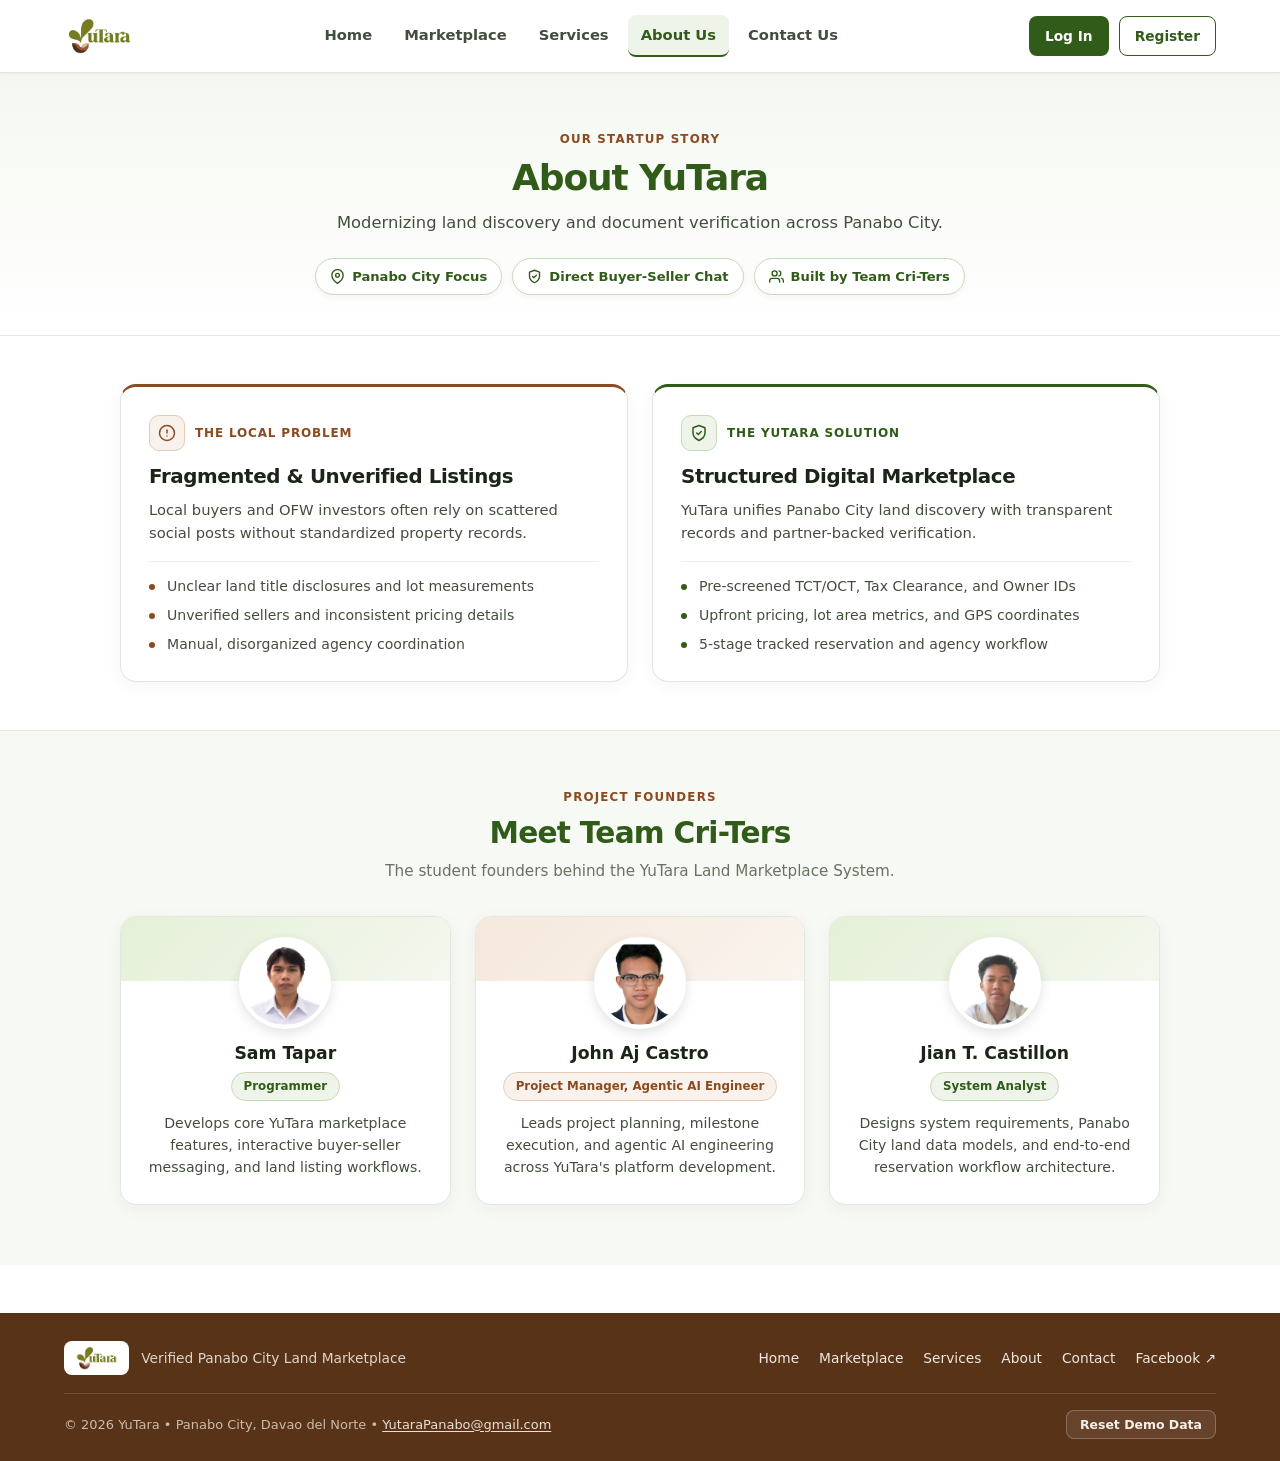
==== commit 3b1c3991: "Update Team Cri-Ters founder roles in About Us page" ====
--- a/about.html
+++ b/about.html
@@ -119,9 +119,9 @@
             <div class="team-card-body">
               <img src="assets/team-sam-tapar.png" alt="Sam Tapar" class="team-avatar-clean" />
               <h3 class="team-member-name">Sam Tapar</h3>
-              <span class="team-role-pill role-green">Chief Executive Officer</span>
+              <span class="team-role-pill role-green">Programmer</span>
               <p class="team-member-bio">
-                Leads product strategy, Panabo City market validation, and partner real estate agency coordination.
+                Develops core YuTara marketplace features, interactive buyer-seller messaging, and land listing workflows.
               </p>
             </div>
           </article>
@@ -129,11 +129,11 @@
           <article class="team-card-clean">
             <div class="team-card-banner banner-earth" aria-hidden="true"></div>
             <div class="team-card-body">
-              <img src="assets/team-john-aj-castro.png" alt="John Aj I. Castro" class="team-avatar-clean" />
-              <h3 class="team-member-name">John Aj I. Castro</h3>
-              <span class="team-role-pill role-earth">Chief Operating Officer</span>
+              <img src="assets/team-john-aj-castro.png" alt="John Aj Castro" class="team-avatar-clean" />
+              <h3 class="team-member-name">John Aj Castro</h3>
+              <span class="team-role-pill role-earth">Project Manager, Agentic AI Engineer</span>
               <p class="team-member-bio">
-                Oversees seller document screening workflows, property data verification, and platform operations.
+                Leads project planning, milestone execution, and agentic AI engineering across YuTara's platform development.
               </p>
             </div>
           </article>
@@ -143,9 +143,9 @@
             <div class="team-card-body">
               <img src="assets/team-jian-castillon.png" alt="Jian T. Castillon" class="team-avatar-clean" />
               <h3 class="team-member-name">Jian T. Castillon</h3>
-              <span class="team-role-pill role-green">Chief Technology Officer</span>
+              <span class="team-role-pill role-green">System Analyst</span>
               <p class="team-member-bio">
-                Architects the YuTara web marketplace interface, search and filter engine, and milestone tracker.
+                Designs system requirements, Panabo City land data models, and end-to-end reservation workflow architecture.
               </p>
             </div>
           </article>
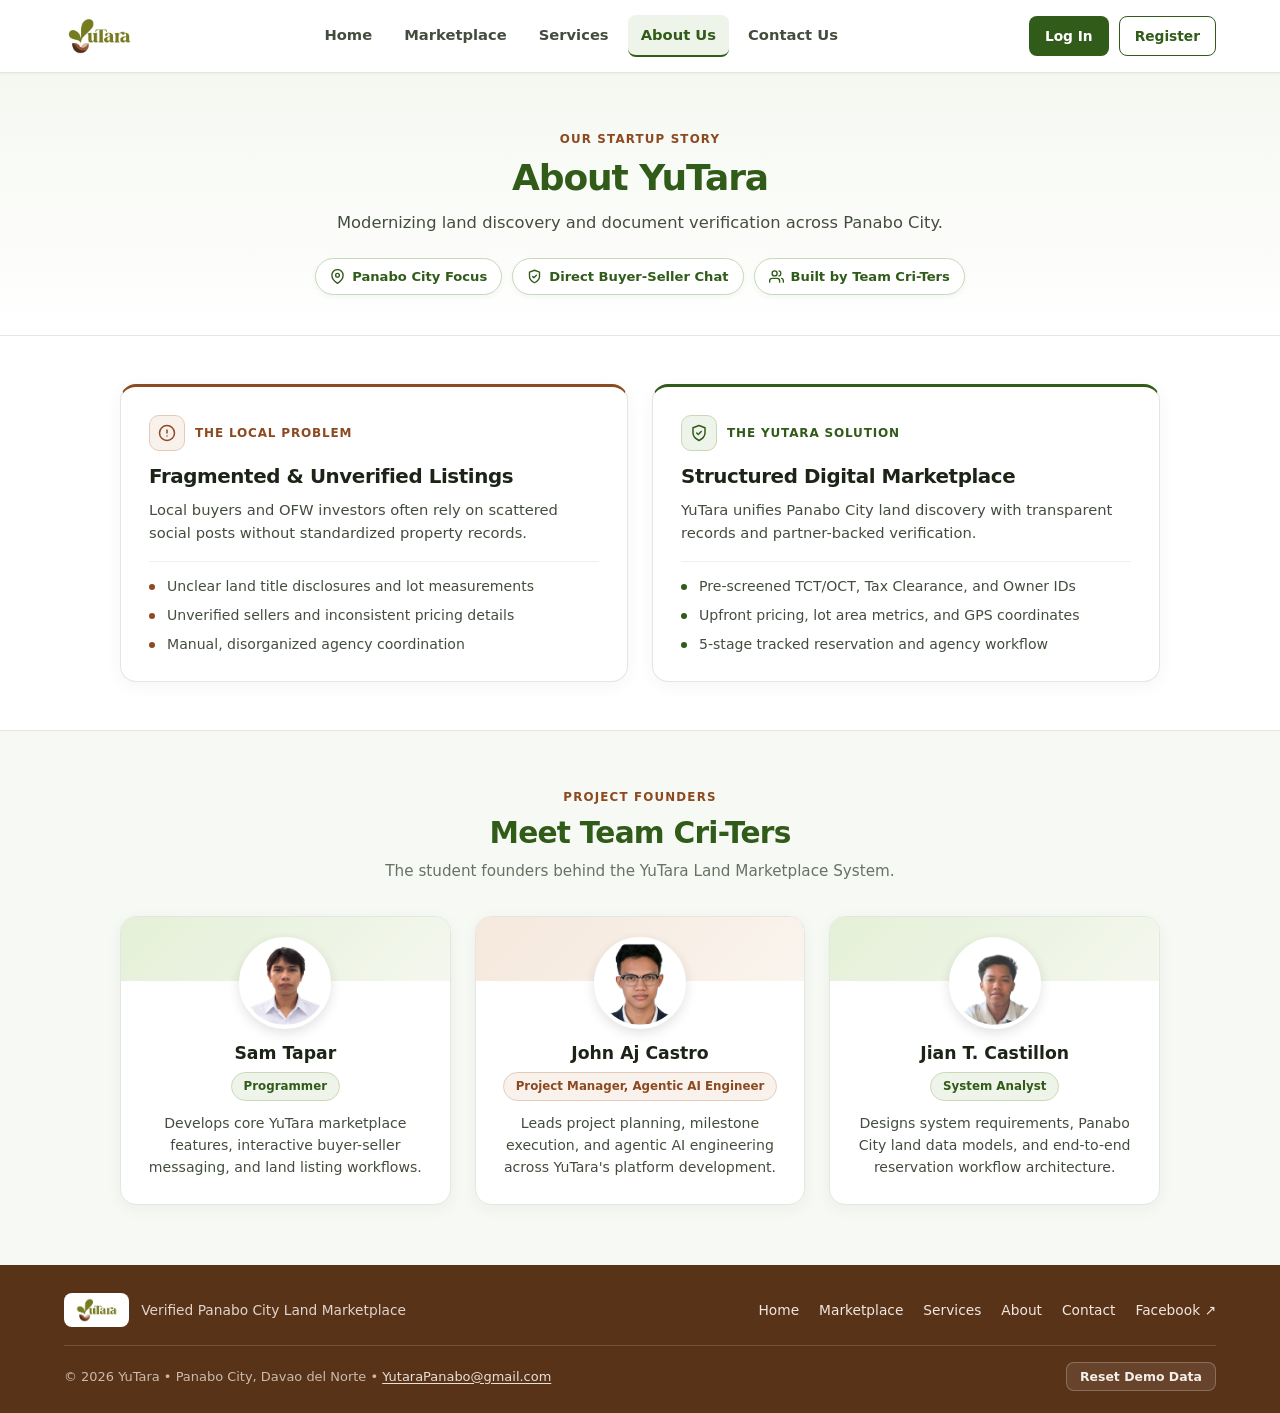
==== commit 3670c6c8: "Organize CSS and JavaScript into modular, easy-to-debug architecture" ====
--- a/about.html
+++ b/about.html
@@ -5,7 +5,10 @@
   <meta name="viewport" content="width=device-width, initial-scale=1.0" />
   <title>About Us — YuTara Land Marketplace (Team Cri-Ters)</title>
   <link rel="icon" type="image/png" href="assets/yutara-logo.png" />
-  <link rel="stylesheet" href="css/styles.css?v=27" />
+  <link rel="stylesheet" href="css/base.css?v=31" />
+  <link rel="stylesheet" href="css/components.css?v=31" />
+  <link rel="stylesheet" href="css/pages/info.css?v=31" />
+  <link rel="stylesheet" href="css/utilities.css?v=31" />
 </head>
 <body>
 
@@ -180,7 +183,10 @@
     </div>
   </footer>
 
-  <script src="js/data.js?v=27"></script>
-  <script src="js/app.js?v=27"></script>
+  <script src="js/data.js?v=31"></script>
+  <script src="js/core/utils.js?v=31"></script>
+  <script src="js/core/store.js?v=31"></script>
+  <script src="js/core/auth.js?v=31"></script>
+  <script src="js/core/ui.js?v=31"></script>
 </body>
 </html>
--- a/css/base.css
+++ b/css/base.css
@@ -0,0 +1,265 @@
+/* ==========================================================================
+   YuTara — Base Design Tokens, Reset & Layout Grid (css/base.css)
+   Edit brand colors, typography, spacing, and container grids here.
+   ========================================================================== */
+
+/* 1. BRAND COLOR & TYPOGRAPHY VARIABLES */
+:root {
+  /* Official YuTara Logo Palette */
+  --forest-green: #315B19;
+  --olive-green: #71851B;
+  --earth-brown: #8B4A20;
+  --dark-brown: #593318;
+  --white: #FFFFFF;
+  --soft-off-white: #FAFAF6;
+
+  /* Derived UI Tints from Official Palette */
+  --green-tint: #EFF4EA;
+  --green-border: #C8D8B8;
+  --brown-tint: #F9F2EC;
+  --brown-border: #E4CBB8;
+
+  /* Neutral Text & Borders */
+  --text-primary: #1C2418;
+  --text-secondary: #434D3E;
+  --text-muted: #687263;
+  --border-subtle: #E4E6DF;
+  --border-strong: #CBD0C4;
+
+  /* Feedback States */
+  --status-error-bg: #FDF2F2;
+  --status-error-border: #F5C2C2;
+  --status-error-text: #991B1B;
+
+  /* Typography, Spacing & Elevation */
+  --font-display: "Plus Jakarta Sans", "Inter", system-ui, -apple-system, sans-serif;
+  --font-sans: "Inter", "Plus Jakarta Sans", system-ui, -apple-system, sans-serif;
+  --radius-sm: 8px;
+  --radius-md: 12px;
+  --radius-lg: 16px;
+  --shadow-xs: 0 1px 3px rgba(28, 36, 24, 0.05);
+  --shadow-sm: 0 4px 12px rgba(28, 36, 24, 0.06);
+  --shadow-md: 0 12px 28px rgba(28, 36, 24, 0.1);
+  --shadow-lg: 0 20px 40px rgba(28, 36, 24, 0.16);
+  --container-width: 1200px;
+
+  /* Easy-to-Debug Animation Tokens (override via body.anim-debug-slow or body.anim-debug-off) */
+  --anim-duration-fast: 180ms;
+  --anim-duration-base: 260ms;
+  --anim-duration-slow: 360ms;
+  --anim-ease: cubic-bezier(0.22, 1, 0.36, 1);
+}
+
+/* 2. BASE RESET & ELEMENT DEFAULTS */
+* {
+  box-sizing: border-box;
+  margin: 0;
+  padding: 0;
+}
+
+html {
+  scroll-behavior: smooth;
+}
+
+body {
+  font-family: var(--font-sans);
+  font-size: 16px;
+  line-height: 1.6;
+  color: var(--text-secondary);
+  background-color: var(--white);
+  overflow-x: hidden;
+  -webkit-font-smoothing: antialiased;
+  -moz-osx-font-smoothing: grayscale;
+  text-rendering: optimizeLegibility;
+}
+
+img {
+  max-width: 100%;
+  display: block;
+}
+
+a {
+  color: inherit;
+  text-decoration: none;
+}
+
+button,
+input,
+select,
+textarea {
+  font-family: inherit;
+  font-size: 0.95rem;
+}
+
+button {
+  cursor: pointer;
+}
+
+a:focus-visible,
+button:focus-visible,
+input:focus-visible,
+select:focus-visible,
+textarea:focus-visible {
+  outline: 2px solid var(--forest-green);
+  outline-offset: 2px;
+}
+
+h1, h2, h3, h4 {
+  color: var(--text-primary);
+  line-height: 1.24;
+  font-weight: 700;
+}
+
+/* 3. LAYOUT CONTAINERS & SECTION HELPERS */
+.container {
+  width: 100%;
+  max-width: var(--container-width);
+  margin: 0 auto;
+  padding: 0 24px;
+}
+
+.narrow-container {
+  max-width: 800px;
+}
+
+.section {
+  padding: 68px 0;
+}
+
+.section-alt,
+.section-offwhite {
+  background-color: var(--soft-off-white);
+  border-top: 1px solid var(--border-subtle);
+  border-bottom: 1px solid var(--border-subtle);
+}
+
+.section-green-tint {
+  background-color: var(--green-tint);
+  border-top: 1px solid var(--green-border);
+  border-bottom: 1px solid var(--green-border);
+}
+
+.section-header {
+  text-align: center;
+  max-width: 720px;
+  margin: 0 auto 36px;
+}
+
+.section-header .section-subtitle {
+  margin: 0 auto;
+}
+
+.section-header-row {
+  display: flex;
+  justify-content: space-between;
+  align-items: flex-end;
+  flex-wrap: wrap;
+  gap: 16px;
+  margin-bottom: 32px;
+}
+
+.section-header-center {
+  text-align: center;
+  max-width: 680px;
+  margin: 0 auto 36px;
+}
+
+.section-tag,
+.eyebrow {
+  display: inline-block;
+  font-size: 0.76rem;
+  font-weight: 700;
+  letter-spacing: 0.09em;
+  text-transform: uppercase;
+  color: var(--earth-brown);
+  margin-bottom: 6px;
+}
+
+.section-title {
+  font-size: 1.95rem;
+  letter-spacing: -0.02em;
+  color: var(--forest-green);
+  margin-bottom: 8px;
+}
+
+.section-subtitle {
+  color: var(--text-muted);
+  max-width: 650px;
+  font-size: 0.98rem;
+}
+
+.grid {
+  display: grid;
+  gap: 24px;
+}
+
+.grid-2 {
+  display: grid;
+  grid-template-columns: repeat(2, 1fr);
+  gap: 24px;
+}
+
+.grid-3 {
+  display: grid;
+  grid-template-columns: repeat(3, 1fr);
+  gap: 24px;
+}
+
+.grid-4 {
+  display: grid;
+  grid-template-columns: repeat(4, 1fr);
+  gap: 20px;
+}
+
+.grid-5 {
+  display: grid;
+  grid-template-columns: repeat(5, 1fr);
+  gap: 16px;
+}
+
+.flex-between {
+  display: flex;
+  justify-content: space-between;
+  align-items: center;
+  flex-wrap: wrap;
+  gap: 12px;
+}
+
+.flex-wrap-gap {
+  display: flex;
+  flex-wrap: wrap;
+  gap: 10px;
+}
+
+.mt-1 { margin-top: 8px; }
+.mt-2 { margin-top: 16px; }
+.mt-3 { margin-top: 24px; }
+.mt-4 { margin-top: 36px; }
+.mb-1 { margin-bottom: 8px; }
+.mb-2 { margin-bottom: 16px; }
+.mb-3 { margin-bottom: 24px; }
+.mb-4 { margin-bottom: 36px; }
+
+.text-green {
+  color: var(--forest-green);
+  font-weight: 700;
+}
+
+.text-brown {
+  color: var(--earth-brown);
+  font-weight: 700;
+}
+
+.text-muted {
+  color: var(--text-muted);
+  font-size: 0.88rem;
+}
+
+.text-center {
+  text-align: center;
+}
+
+.is-hidden,
+.hidden {
+  display: none;
+}
--- a/css/components.css
+++ b/css/components.css
@@ -0,0 +1,1280 @@
+/* ==========================================================================
+   YuTara — Shared UI Components (css/components.css)
+   Buttons, badges, navbar, forms, property cards, alerts, footer, toast,
+   logout confirmation modal, and Log In Required auth guard modal.
+   ========================================================================== */
+
+/* 4. BUTTONS, BADGES & ICON CONTAINERS */
+.btn {
+  display: inline-flex;
+  align-items: center;
+  justify-content: center;
+  gap: 8px;
+  padding: 11px 20px;
+  border-radius: var(--radius-sm);
+  font-weight: 600;
+  font-size: 0.94rem;
+  white-space: nowrap;
+  border: 1.5px solid transparent;
+  transition: background-color 0.18s ease, border-color 0.18s ease, color 0.18s ease, transform 0.12s ease, box-shadow 0.18s ease;
+}
+
+.btn:active {
+  transform: translateY(1px);
+}
+
+.btn-primary {
+  background-color: var(--forest-green);
+  color: var(--white);
+}
+
+.btn-primary:hover {
+  background-color: #244511;
+  box-shadow: 0 4px 12px rgba(49, 91, 25, 0.24);
+}
+
+.btn-secondary {
+  background-color: var(--earth-brown);
+  color: var(--white);
+}
+
+.btn-secondary:hover {
+  background-color: var(--dark-brown);
+}
+
+.btn-outline,
+.btn-register {
+  background-color: var(--white);
+  color: var(--forest-green);
+  border-color: var(--forest-green);
+}
+
+.btn-outline:hover,
+.btn-register:hover {
+  background-color: var(--green-tint);
+}
+
+.btn-outline-neutral {
+  background-color: var(--white);
+  color: var(--text-secondary);
+  border-color: var(--border-strong);
+}
+
+.btn-outline-neutral:hover {
+  border-color: var(--forest-green);
+  color: var(--forest-green);
+  background-color: var(--soft-off-white);
+}
+
+.btn-ghost-light {
+  background-color: rgba(255, 255, 255, 0.12);
+  color: var(--white);
+  border-color: rgba(255, 255, 255, 0.55);
+}
+
+.btn-ghost-light:hover {
+  background-color: rgba(255, 255, 255, 0.22);
+}
+
+.btn-sm {
+  padding: 8px 15px;
+  font-size: 0.86rem;
+}
+
+.btn-full {
+  width: 100%;
+}
+
+.badge {
+  display: inline-block;
+  align-self: flex-start;
+  white-space: nowrap;
+  padding: 4px 10px;
+  border-radius: 6px;
+  font-size: 0.72rem;
+  font-weight: 700;
+  letter-spacing: 0.04em;
+  text-transform: uppercase;
+}
+
+.badge-green {
+  background-color: var(--green-tint);
+  color: var(--forest-green);
+  border: 1px solid var(--green-border);
+}
+
+.badge-solid-green {
+  background-color: var(--forest-green);
+  color: var(--white);
+}
+
+.badge-olive {
+  background-color: var(--olive-green);
+  color: var(--white);
+}
+
+.badge-brown,
+.badge-promoted,
+.badge-warning {
+  background-color: var(--earth-brown);
+  color: var(--white);
+}
+
+.badge-brown-soft {
+  background-color: var(--brown-tint);
+  color: var(--dark-brown);
+  border: 1px solid var(--brown-border);
+}
+
+.icon-badge {
+  width: 44px;
+  height: 44px;
+  border-radius: 10px;
+  background-color: var(--green-tint);
+  color: var(--forest-green);
+  border: 1px solid var(--green-border);
+  display: inline-flex;
+  align-items: center;
+  justify-content: center;
+  margin-bottom: 14px;
+}
+
+.icon-badge-brown {
+  background-color: var(--brown-tint);
+  color: var(--earth-brown);
+  border-color: var(--brown-border);
+}
+
+.icon-badge svg {
+  width: 21px;
+  height: 21px;
+  stroke: currentColor;
+  fill: none;
+  stroke-width: 2;
+  stroke-linecap: round;
+  stroke-linejoin: round;
+}
+
+/* 5. STICKY NAVIGATION BAR & RESPONSIVE MOBILE MENU */
+.site-header {
+  position: sticky;
+  top: 0;
+  z-index: 100;
+  background-color: var(--white);
+  border-bottom: 1px solid var(--border-subtle);
+  box-shadow: var(--shadow-xs);
+}
+
+.navbar {
+  display: flex;
+  align-items: center;
+  justify-content: space-between;
+  min-height: 72px;
+  gap: 16px;
+}
+
+.brand,
+.brand-link {
+  display: inline-flex;
+  align-items: center;
+  flex-shrink: 0;
+}
+
+.brand img,
+.brand-link img {
+  height: 40px;
+  width: auto;
+}
+
+.nav-links {
+  display: flex;
+  align-items: center;
+  gap: 6px;
+  list-style: none;
+}
+
+.nav-links a {
+  font-size: 0.92rem;
+  font-weight: 600;
+  color: var(--text-secondary);
+  padding: 8px 13px;
+  border-radius: var(--radius-sm);
+  border-bottom: 2px solid transparent;
+  white-space: nowrap;
+  transition: background-color 0.15s ease, color 0.15s ease;
+}
+
+.nav-links a:hover {
+  background-color: var(--soft-off-white);
+  color: var(--forest-green);
+}
+
+.nav-links a.active {
+  background-color: var(--green-tint);
+  color: var(--forest-green);
+  border-bottom-color: var(--forest-green);
+}
+
+.nav-actions {
+  display: flex;
+  align-items: center;
+  gap: 10px;
+}
+
+.user-pill {
+  display: inline-flex;
+  align-items: center;
+  background-color: var(--green-tint);
+  border: 1px solid var(--green-border);
+  color: var(--forest-green);
+  padding: 6px 12px;
+  border-radius: var(--radius-sm);
+  font-size: 0.84rem;
+  font-weight: 600;
+}
+
+.menu-toggle {
+  display: none;
+  background: var(--white);
+  border: 1px solid var(--border-strong);
+  border-radius: var(--radius-sm);
+  padding: 7px 11px;
+  font-size: 1.15rem;
+  color: var(--forest-green);
+}
+
+.form-group,
+.field {
+  display: flex;
+  flex-direction: column;
+  gap: 6px;
+  margin-bottom: 14px;
+}
+
+.search-grid .form-group,
+.filter-group .form-group {
+  margin-bottom: 0;
+}
+
+.form-label,
+.field label {
+  display: block;
+  font-size: 0.83rem;
+  font-weight: 700;
+  color: var(--text-primary);
+  margin-bottom: 5px;
+}
+
+.form-control,
+.form-select,
+.form-textarea,
+.field input,
+.field select,
+.field textarea {
+  width: 100%;
+  min-height: 44px;
+  padding: 10px 12px;
+  border: 1px solid var(--border-strong);
+  border-radius: var(--radius-sm);
+  background-color: var(--white);
+  color: var(--text-primary);
+  transition: border-color 0.15s ease, box-shadow 0.15s ease;
+}
+
+.form-textarea,
+.field textarea {
+  min-height: 96px;
+  resize: vertical;
+}
+
+.form-control:focus,
+.form-select:focus,
+.form-textarea:focus,
+.field input:focus,
+.field select:focus,
+.field textarea:focus {
+  outline: none;
+  border-color: var(--forest-green);
+  box-shadow: 0 0 0 3px rgba(49, 91, 25, 0.14);
+}
+
+.password-wrapper {
+  position: relative;
+  display: flex;
+  align-items: center;
+  width: 100%;
+}
+
+.password-wrapper input {
+  padding-right: 68px;
+}
+
+.password-toggle-btn {
+  position: absolute;
+  right: 8px;
+  padding: 4px 10px;
+  border-radius: 6px;
+  border: 1px solid var(--border-subtle);
+  background-color: var(--soft-off-white);
+  color: var(--text-secondary);
+  font-size: 0.78rem;
+  font-weight: 700;
+}
+
+.password-toggle-btn:hover {
+  border-color: var(--forest-green);
+  color: var(--forest-green);
+}
+
+.quick-chips {
+  display: flex;
+  flex-wrap: wrap;
+  align-items: center;
+  gap: 8px;
+  margin-top: 14px;
+  padding-top: 12px;
+  border-top: 1px solid var(--border-subtle);
+}
+
+.chip-label {
+  font-size: 0.82rem;
+  font-weight: 700;
+  color: var(--text-muted);
+}
+
+.chip-btn {
+  padding: 6px 13px;
+  border-radius: var(--radius-sm);
+  border: 1px solid var(--border-strong);
+  background-color: var(--soft-off-white);
+  color: var(--text-secondary);
+  font-size: 0.82rem;
+  font-weight: 600;
+  transition: all 0.15s ease;
+}
+
+.chip-btn:hover,
+.chip-btn.active {
+  background-color: var(--green-tint);
+  border-color: var(--forest-green);
+  color: var(--forest-green);
+}
+
+/* 8. PROPERTY CARDS & LOCATION BARANGAY CARDS */
+.card {
+  background-color: var(--white);
+  border: 1px solid var(--border-subtle);
+  border-radius: var(--radius-md);
+  padding: 22px;
+  box-shadow: var(--shadow-xs);
+}
+
+.card h3 {
+  font-size: 1.06rem;
+  margin-bottom: 8px;
+  color: var(--text-primary);
+}
+
+.card p {
+  font-size: 0.92rem;
+  color: var(--text-muted);
+}
+
+.property-card {
+  background-color: var(--white);
+  border: 1px solid var(--border-subtle);
+  border-radius: var(--radius-md);
+  overflow: hidden;
+  box-shadow: var(--shadow-xs);
+  display: flex;
+  flex-direction: column;
+  transition: transform 0.2s ease, box-shadow 0.2s ease, border-color 0.2s ease;
+}
+
+.property-card:hover {
+  transform: translateY(-3px);
+  box-shadow: var(--shadow-md);
+  border-color: var(--green-border);
+}
+
+.property-thumb {
+  position: relative;
+  height: 215px;
+  overflow: hidden;
+  background-color: var(--soft-off-white);
+}
+
+.property-thumb img {
+  width: 100%;
+  height: 100%;
+  object-fit: cover;
+  transition: transform 0.35s ease;
+}
+
+.property-card:hover .property-thumb img {
+  transform: scale(1.04);
+}
+
+.thumb-badges {
+  position: absolute;
+  top: 12px;
+  left: 12px;
+  display: flex;
+  flex-wrap: wrap;
+  gap: 6px;
+}
+
+.save-icon-btn {
+  position: absolute;
+  top: 12px;
+  right: 12px;
+  width: 34px;
+  height: 34px;
+  border-radius: 50%;
+  border: 1px solid var(--border-subtle);
+  background-color: rgba(255, 255, 255, 0.95);
+  color: var(--text-muted);
+  font-size: 1rem;
+  display: flex;
+  align-items: center;
+  justify-content: center;
+  transition: transform 0.15s ease;
+}
+
+.save-icon-btn:hover {
+  transform: scale(1.08);
+}
+
+.save-icon-btn.saved {
+  background-color: var(--brown-tint);
+  color: var(--earth-brown);
+  border-color: var(--earth-brown);
+}
+
+.property-body {
+  padding: 18px;
+  display: flex;
+  flex-direction: column;
+  flex: 1;
+}
+
+.property-category-line {
+  display: flex;
+  justify-content: space-between;
+  align-items: center;
+  font-size: 0.76rem;
+  font-weight: 700;
+  text-transform: uppercase;
+  letter-spacing: 0.04em;
+  color: var(--earth-brown);
+  margin-bottom: 5px;
+}
+
+.property-area-pill {
+  color: var(--forest-green);
+  background-color: var(--green-tint);
+  padding: 2px 8px;
+  border-radius: 4px;
+}
+
+.property-title {
+  font-size: 1.06rem;
+  color: var(--text-primary);
+  margin-bottom: 4px;
+}
+
+.property-location {
+  font-size: 0.87rem;
+  color: var(--text-muted);
+  margin-bottom: 12px;
+}
+
+.card-tags {
+  display: flex;
+  flex-wrap: wrap;
+  gap: 6px;
+  margin-bottom: 14px;
+}
+
+.tag-pill {
+  background-color: var(--soft-off-white);
+  border: 1px solid var(--border-subtle);
+  color: var(--text-secondary);
+  font-size: 0.76rem;
+  font-weight: 600;
+  padding: 3px 8px;
+  border-radius: 6px;
+}
+
+.property-price-row {
+  border-top: 1px solid var(--border-subtle);
+  padding-top: 12px;
+  margin-top: auto;
+  margin-bottom: 14px;
+  display: flex;
+  justify-content: space-between;
+  align-items: baseline;
+  gap: 8px;
+}
+
+.property-price {
+  font-size: 1.22rem;
+  font-weight: 800;
+  color: var(--forest-green);
+}
+
+.property-note {
+  font-size: 0.78rem;
+  color: var(--text-muted);
+}
+
+/* Location Cards (Section 7A: Explore Properties by Location) */
+.location-card {
+  position: relative;
+  border-radius: var(--radius-md);
+  overflow: hidden;
+  border: 1px solid var(--border-subtle);
+  background-color: var(--white);
+  box-shadow: var(--shadow-xs);
+  transition: transform 0.2s ease, box-shadow 0.2s ease, border-color 0.2s ease;
+  display: flex;
+  flex-direction: column;
+}
+
+.location-card:hover {
+  transform: translateY(-4px);
+  box-shadow: var(--shadow-md);
+  border-color: var(--forest-green);
+}
+
+.location-card-media {
+  position: relative;
+  height: 185px;
+  overflow: hidden;
+}
+
+.location-card-img {
+  height: 100%;
+  width: 100%;
+  object-fit: cover;
+  transition: transform 0.35s ease;
+}
+
+.location-card:hover .location-card-img {
+  transform: scale(1.05);
+}
+
+.location-card-badge {
+  position: absolute;
+  top: 12px;
+  left: 12px;
+}
+
+.location-card-body {
+  padding: 14px 16px;
+  display: flex;
+  justify-content: space-between;
+  align-items: center;
+  gap: 10px;
+}
+
+.location-card-title {
+  font-size: 1.02rem;
+  color: var(--text-primary);
+  display: flex;
+  align-items: center;
+  gap: 6px;
+  margin-bottom: 2px;
+}
+
+.location-card-title svg {
+  color: var(--earth-brown);
+  width: 16px;
+  height: 16px;
+  flex-shrink: 0;
+}
+
+.location-card-meta {
+  font-size: 0.8rem;
+  color: var(--text-muted);
+  font-weight: 600;
+  padding-left: 22px;
+}
+
+.location-card-arrow {
+  width: 32px;
+  height: 32px;
+  border-radius: 50%;
+  background-color: var(--green-tint);
+  color: var(--forest-green);
+  display: inline-flex;
+  align-items: center;
+  justify-content: center;
+  font-weight: 700;
+  flex-shrink: 0;
+  transition: background-color 0.15s ease, color 0.15s ease;
+}
+
+.location-card:hover .location-card-arrow {
+  background-color: var(--forest-green);
+  color: var(--white);
+}
+
+/* Visual-First Icon Utilities, Search Input Icons & Property Icon Pills */
+.svg-icon {
+  width: 16px;
+  height: 16px;
+  stroke: currentColor;
+  fill: none;
+  stroke-width: 2;
+  stroke-linecap: round;
+  stroke-linejoin: round;
+  flex-shrink: 0;
+}
+
+.svg-icon-sm {
+  width: 14px;
+  height: 14px;
+  stroke: currentColor;
+  fill: none;
+  stroke-width: 2.1;
+  stroke-linecap: round;
+  stroke-linejoin: round;
+  flex-shrink: 0;
+}
+
+.badge-with-icon {
+  display: inline-flex;
+  align-items: center;
+  gap: 5px;
+}
+
+.input-icon-wrap {
+  position: relative;
+  display: flex;
+  align-items: center;
+}
+
+.input-icon-wrap .field-icon {
+  position: absolute;
+  left: 12px;
+  color: var(--earth-brown);
+  width: 16px;
+  height: 16px;
+  pointer-events: none;
+  display: inline-flex;
+  align-items: center;
+  justify-content: center;
+  font-weight: 800;
+  font-size: 0.92rem;
+}
+
+.input-icon-wrap .form-control,
+.input-icon-wrap .form-select {
+  padding-left: 36px;
+}
+
+.chip-btn-icon {
+  display: inline-flex;
+  align-items: center;
+  gap: 5px;
+}
+
+.chip-btn-icon svg {
+  color: var(--earth-brown);
+}
+
+.prop-icon-row {
+  display: flex;
+  flex-wrap: wrap;
+  align-items: center;
+  gap: 8px;
+  margin-bottom: 10px;
+}
+
+.prop-icon-pill {
+  display: inline-flex;
+  align-items: center;
+  gap: 5px;
+  font-size: 0.76rem;
+  font-weight: 700;
+  padding: 4px 9px;
+  border-radius: 6px;
+  background-color: var(--green-tint);
+  color: var(--forest-green);
+  border: 1px solid var(--green-border);
+}
+
+.prop-icon-pill.brown {
+  background-color: var(--brown-tint);
+  color: var(--dark-brown);
+  border-color: var(--brown-border);
+}
+
+.property-location-line {
+  display: flex;
+  align-items: center;
+  gap: 6px;
+  font-size: 0.86rem;
+  color: var(--text-muted);
+  margin-bottom: 10px;
+}
+
+.property-location-line svg {
+  color: var(--earth-brown);
+  width: 15px;
+  height: 15px;
+  flex-shrink: 0;
+}
+
+.tag-pill-icon {
+  display: inline-flex;
+  align-items: center;
+  gap: 4px;
+  background-color: var(--soft-off-white);
+  border: 1px solid var(--border-subtle);
+  color: var(--text-secondary);
+  font-size: 0.75rem;
+  font-weight: 600;
+  padding: 3px 8px;
+  border-radius: 6px;
+}
+
+.tag-pill-icon svg {
+  color: var(--forest-green);
+  width: 12px;
+  height: 12px;
+}
+
+/* 12. AUTHENTICATION PAGES & ALERTS */
+.alert {
+  padding: 12px 16px;
+  border-radius: var(--radius-sm);
+  font-size: 0.9rem;
+  border: 1px solid transparent;
+  margin-bottom: 16px;
+}
+
+.alert-warning {
+  background-color: var(--brown-tint);
+  border-color: var(--brown-border);
+  color: var(--dark-brown);
+}
+
+.alert-success {
+  background-color: var(--green-tint);
+  border-color: var(--green-border);
+  color: var(--forest-green);
+}
+
+.alert-error {
+  background-color: var(--status-error-bg);
+  border-color: var(--status-error-border);
+  color: var(--status-error-text);
+}
+
+/* Additional Reusable Layout & Component Classes (Zero Inline Styles) */
+.empty-state-card {
+  grid-column: 1 / -1;
+  text-align: center;
+  padding: 36px 24px;
+}
+
+.inline-action-link {
+  text-decoration: underline;
+  font-weight: 700;
+}
+
+.tx-card-header {
+  display: flex;
+  justify-content: space-between;
+  align-items: flex-start;
+  flex-wrap: wrap;
+  gap: 8px;
+  margin-bottom: 6px;
+}
+
+.text-no-margin {
+  margin: 0;
+}
+
+.doc-vault-box {
+  font-size: 0.88rem;
+}
+
+.doc-vault-list {
+  margin: 6px 0 0 18px;
+}
+
+.agency-card-row {
+  display: flex;
+  justify-content: space-between;
+  align-items: center;
+  flex-wrap: wrap;
+  gap: 12px;
+}
+
+.detail-price-box {
+  margin: 14px 0;
+}
+
+.detail-price-main {
+  font-size: 1.95rem;
+  font-weight: 800;
+  color: var(--forest-green);
+  line-height: 1.15;
+}
+
+.detail-action-grid {
+  display: grid;
+  grid-template-columns: 1fr 1fr;
+  gap: 10px;
+}
+
+.section-top-compact {
+  padding-top: 32px;
+}
+
+.flex-wrap-gap {
+  display: flex;
+  flex-wrap: wrap;
+  gap: 10px;
+}
+
+.flex-between-wrap {
+  display: flex;
+  justify-content: space-between;
+  align-items: center;
+  flex-wrap: wrap;
+  gap: 12px;
+}
+
+.card-soft {
+  background-color: var(--soft-off-white);
+  border: 1px solid var(--border-subtle);
+  border-radius: var(--radius-md);
+  padding: 18px;
+}
+
+.list-indented {
+  margin: 8px 0 0 18px;
+  display: flex;
+  flex-direction: column;
+  gap: 6px;
+  font-size: 0.91rem;
+  color: var(--text-secondary);
+}
+
+.checkbox-row {
+  display: flex;
+  align-items: flex-start;
+  gap: 10px;
+  font-size: 0.9rem;
+  font-weight: 600;
+  color: var(--text-secondary);
+  cursor: pointer;
+}
+
+.checkbox-row input[type="checkbox"] {
+  margin-top: 3px;
+  accent-color: var(--forest-green);
+}
+
+.narrow-container {
+  max-width: 780px;
+}
+
+/* 14. FOOTER & TOAST NOTIFICATIONS */
+.toast {
+  position: fixed;
+  bottom: 24px;
+  right: 24px;
+  background-color: var(--dark-brown);
+  color: var(--white);
+  padding: 12px 18px;
+  border-radius: var(--radius-sm);
+  font-size: 0.9rem;
+  font-weight: 600;
+  box-shadow: var(--shadow-md);
+  z-index: 300;
+  opacity: 0;
+  transform: translateY(12px);
+  pointer-events: none;
+  transition: opacity 0.2s ease, transform 0.2s ease;
+}
+
+.toast.show {
+  opacity: 1;
+  transform: translateY(0);
+}
+
+.site-footer {
+  background-color: var(--dark-brown);
+  color: #E7DFD8;
+  padding: 28px 0 22px;
+  margin-top: 48px;
+}
+
+.footer-simple-top {
+  display: flex;
+  align-items: center;
+  justify-content: space-between;
+  flex-wrap: wrap;
+  gap: 16px 24px;
+  padding-bottom: 18px;
+}
+
+.footer-brand-row {
+  display: flex;
+  align-items: center;
+  gap: 12px;
+  flex-wrap: wrap;
+}
+
+.footer-logo {
+  height: 34px;
+  width: auto;
+  background-color: var(--white);
+  padding: 4px 10px;
+  border-radius: 8px;
+  display: block;
+}
+
+.footer-tagline {
+  font-size: 0.86rem;
+  font-weight: 500;
+  color: #DFD5CC;
+}
+
+.footer-inline-links {
+  display: flex;
+  align-items: center;
+  flex-wrap: wrap;
+  gap: 8px 20px;
+  font-size: 0.86rem;
+  font-weight: 500;
+}
+
+.footer-inline-links a {
+  color: #EFE8E1;
+  transition: color var(--anim-duration-fast) var(--anim-ease);
+}
+
+.footer-inline-links a:hover {
+  color: #D9E8B5;
+  text-decoration: underline;
+}
+
+.footer-bottom {
+  border-top: 1px solid rgba(255, 255, 255, 0.14);
+  padding-top: 16px;
+  display: flex;
+  justify-content: space-between;
+  align-items: center;
+  flex-wrap: wrap;
+  gap: 12px;
+  font-size: 0.81rem;
+  color: #C9BBAE;
+}
+
+.footer-email-link {
+  color: #E7DFD8;
+  text-decoration: underline;
+  text-underline-offset: 2px;
+}
+
+.footer-email-link:hover {
+  color: #D9E8B5;
+}
+
+.footer-reset-btn {
+  background-color: rgba(255, 255, 255, 0.08);
+  color: #F4EFE9;
+  border: 1px solid rgba(255, 255, 255, 0.24);
+  border-radius: 8px;
+  padding: 6px 13px;
+  font-size: 0.78rem;
+  font-weight: 600;
+  cursor: pointer;
+  transition: background-color var(--anim-duration-fast) var(--anim-ease),
+    border-color var(--anim-duration-fast) var(--anim-ease);
+}
+
+.footer-reset-btn:hover {
+  background-color: rgba(255, 255, 255, 0.16);
+  border-color: #D9E8B5;
+}
+
+/* Logout Confirmation Modal ("Are you sure you want to log out?") */
+.logout-modal-overlay {
+  position: fixed;
+  inset: 0;
+  background-color: rgba(18, 26, 20, 0.56);
+  backdrop-filter: blur(2px);
+  display: flex;
+  align-items: center;
+  justify-content: center;
+  padding: 20px;
+  z-index: 400;
+  animation: ytOverlayFade var(--anim-duration-fast) var(--anim-ease) both;
+}
+
+.logout-modal-overlay.hidden {
+  display: none;
+}
+
+.logout-modal-box {
+  background-color: var(--white);
+  border: 1px solid var(--border-subtle);
+  border-radius: var(--radius-lg);
+  max-width: 420px;
+  width: 100%;
+  padding: 26px 24px 22px;
+  box-shadow: var(--shadow-lg);
+  text-align: center;
+  animation: ytModalPop var(--anim-duration-base) var(--anim-ease) both;
+}
+
+.logout-modal-icon {
+  width: 52px;
+  height: 52px;
+  border-radius: 50%;
+  margin: 0 auto 14px;
+  background-color: var(--brown-tint);
+  border: 1px solid var(--brown-border);
+  color: var(--earth-brown);
+  display: flex;
+  align-items: center;
+  justify-content: center;
+}
+
+.logout-modal-title {
+  font-size: 1.25rem;
+  font-weight: 800;
+  color: var(--text-primary);
+  margin-bottom: 6px;
+}
+
+.logout-modal-message {
+  font-size: 0.96rem;
+  font-weight: 600;
+  color: var(--text-secondary);
+  margin-bottom: 6px;
+}
+
+.logout-modal-account {
+  font-size: 0.84rem;
+  color: var(--text-muted);
+  margin-bottom: 20px;
+}
+
+.logout-modal-actions {
+  display: grid;
+  grid-template-columns: 1fr 1fr;
+  gap: 10px;
+}
+
+/* ===== Login Required Reminder Modal & Full-Page Auth Gate ===== */
+.auth-guard-box {
+  position: relative;
+  max-width: 472px;
+  border-radius: 20px;
+  padding: 34px 32px 24px;
+  border: 1px solid rgba(28, 36, 24, 0.08);
+  box-shadow: 0 24px 56px rgba(18, 30, 16, 0.2), 0 4px 14px rgba(18, 30, 16, 0.08);
+}
+
+.auth-guard-close {
+  position: absolute;
+  top: 14px;
+  right: 14px;
+  width: 34px;
+  height: 34px;
+  border: none;
+  border-radius: 50%;
+  background-color: transparent;
+  color: #6B7684;
+  display: inline-flex;
+  align-items: center;
+  justify-content: center;
+  transition: background-color var(--anim-duration-fast) var(--anim-ease),
+    color var(--anim-duration-fast) var(--anim-ease);
+}
+
+.auth-guard-close:hover {
+  background-color: #F2F5EF;
+  color: #1C2418;
+}
+
+.auth-guard-icon {
+  width: 64px;
+  height: 64px;
+  border-radius: 50%;
+  margin: 0 auto 16px;
+  background: linear-gradient(145deg, #DDF0D2 0%, #C6E3B7 100%);
+  color: #2A6318;
+  display: flex;
+  align-items: center;
+  justify-content: center;
+  box-shadow: 0 4px 14px rgba(49, 91, 25, 0.12);
+}
+
+.auth-guard-title {
+  font-family: "Plus Jakarta Sans", var(--font-display);
+  font-size: 1.62rem;
+  font-weight: 800;
+  letter-spacing: -0.02em;
+  line-height: 1.2;
+  color: #1F4113;
+  margin-bottom: 10px;
+}
+
+.auth-guard-message {
+  font-size: 1rem;
+  font-weight: 600;
+  color: #2B3629;
+  line-height: 1.45;
+  margin-bottom: 6px;
+}
+
+.auth-guard-subtext {
+  font-size: 0.9rem;
+  color: #5E6A5C;
+  line-height: 1.5;
+  max-width: 348px;
+  margin: 0 auto;
+}
+
+.auth-guard-divider {
+  height: 1px;
+  background-color: #ECEFE9;
+  margin: 20px 0 18px;
+}
+
+.auth-guard-actions {
+  display: grid;
+  grid-template-columns: 1fr 1fr;
+  gap: 12px;
+  margin-bottom: 16px;
+}
+
+.auth-guard-actions .btn {
+  width: 100%;
+  min-height: 46px;
+  padding: 10px 16px;
+  border-radius: 11px;
+  font-size: 0.93rem;
+  font-weight: 700;
+  gap: 8px;
+  justify-content: center;
+}
+
+.auth-guard-btn-login {
+  background-color: #2E5717;
+  border-color: #2E5717;
+  color: var(--white);
+  box-shadow: 0 4px 12px rgba(46, 87, 23, 0.22);
+}
+
+.auth-guard-btn-login:hover {
+  background-color: #234510;
+  border-color: #234510;
+}
+
+.auth-guard-btn-register {
+  background-color: var(--white);
+  border: 1.5px solid #3A6421;
+  color: #295015;
+}
+
+.auth-guard-btn-register:hover {
+  background-color: #F2F7EE;
+  border-color: #295015;
+  color: #1F4113;
+}
+
+.auth-btn-icon {
+  flex-shrink: 0;
+}
+
+.auth-guard-dismiss {
+  background: none;
+  border: none;
+  color: #2E5619;
+  font-size: 0.91rem;
+  font-weight: 600;
+  padding: 6px 16px;
+  border-radius: 8px;
+  transition: color var(--anim-duration-fast) var(--anim-ease),
+    background-color var(--anim-duration-fast) var(--anim-ease);
+}
+
+.auth-guard-dismiss:hover {
+  color: #1F4113;
+  background-color: #F1F5ED;
+}
+
+.res-login-banner {
+  display: flex;
+  align-items: center;
+  justify-content: space-between;
+  flex-wrap: wrap;
+  gap: 12px;
+  margin-bottom: 18px;
+}
+
+.res-login-actions {
+  display: flex;
+  align-items: center;
+  flex-wrap: wrap;
+  gap: 8px;
+}
+
+.auth-page-gate {
+  min-height: 100vh;
+  background-color: #F7F7F2;
+  display: flex;
+  align-items: center;
+  justify-content: center;
+  padding: 28px 18px;
+}
+
+.auth-gate-card {
+  width: 100%;
+  max-width: 472px;
+  background-color: var(--white);
+  border: 1px solid rgba(28, 36, 24, 0.08);
+  border-radius: 20px;
+  padding: 36px 32px 28px;
+  text-align: center;
+  box-shadow: 0 14px 38px rgba(28, 36, 24, 0.08);
+}
+
+.auth-gate-logo {
+  height: 44px;
+  width: auto;
+  margin: 0 auto 18px;
+}
+
+.auth-gate-back {
+  display: inline-block;
+  margin-top: 2px;
+  font-size: 0.9rem;
+  font-weight: 600;
+  color: #2E5619;
+}
+
+.auth-gate-back:hover {
+  text-decoration: underline;
+}
+
+@media (max-width: 540px) {
+  .auth-guard-box,
+  .auth-gate-card {
+    padding: 30px 20px 22px;
+  }
+
+  .auth-guard-actions {
+    grid-template-columns: 1fr;
+  }
+}
--- a/css/pages/info.css
+++ b/css/pages/info.css
@@ -0,0 +1,337 @@
+/* ==========================================================================
+   YuTara — Public Info Pages (css/pages/info.css)
+   About Us hero, problem/solution cards, Team Cri-Ters, and Services grid.
+   ========================================================================== */
+
+.team-card {
+  text-align: center;
+}
+
+.team-avatar {
+  width: 96px;
+  height: 96px;
+  border-radius: 50%;
+  object-fit: cover;
+  margin: 0 auto 12px;
+  border: 3px solid var(--green-border);
+}
+
+/* Clean & Neat About Page (about.html) */
+.about-hero {
+  background: linear-gradient(180deg, #F5F8F1 0%, #FFFFFF 100%);
+  border-bottom: 1px solid var(--border-subtle);
+  padding: 52px 0 40px;
+}
+
+.about-hero-inner {
+  max-width: 720px;
+  margin: 0 auto;
+  text-align: center;
+}
+
+.about-eyebrow {
+  display: inline-block;
+  font-size: 0.74rem;
+  font-weight: 700;
+  text-transform: uppercase;
+  letter-spacing: 0.1em;
+  color: var(--earth-brown);
+  margin-bottom: 8px;
+}
+
+.about-hero-title {
+  font-family: var(--font-display);
+  font-size: 2.25rem;
+  font-weight: 800;
+  color: var(--forest-green);
+  letter-spacing: -0.03em;
+  line-height: 1.15;
+  margin-bottom: 12px;
+}
+
+.about-hero-subtitle {
+  font-size: 1.02rem;
+  color: var(--text-secondary);
+  line-height: 1.6;
+  max-width: 700px;
+  margin: 0 auto 22px;
+}
+
+.about-pillars {
+  display: flex;
+  align-items: center;
+  justify-content: center;
+  flex-wrap: wrap;
+  gap: 10px;
+}
+
+.about-pillar-chip {
+  display: inline-flex;
+  align-items: center;
+  gap: 7px;
+  background-color: var(--white);
+  border: 1px solid var(--green-border);
+  border-radius: 999px;
+  padding: 7px 14px;
+  font-size: 0.82rem;
+  font-weight: 600;
+  color: var(--forest-green);
+  box-shadow: 0 2px 6px rgba(49, 91, 25, 0.05);
+}
+
+.about-section {
+  padding: 48px 0;
+}
+
+.about-story-grid {
+  display: grid;
+  grid-template-columns: repeat(2, minmax(0, 1fr));
+  gap: 24px;
+  max-width: 1040px;
+  margin: 0 auto;
+}
+
+.about-story-card {
+  background-color: var(--white);
+  border: 1px solid var(--border-subtle);
+  border-radius: 16px;
+  padding: 28px 28px 26px;
+  box-shadow: 0 4px 16px rgba(37, 51, 41, 0.05);
+  display: flex;
+  flex-direction: column;
+}
+
+.about-story-card.story-problem {
+  border-top: 3px solid var(--earth-brown);
+}
+
+.about-story-card.story-solution {
+  border-top: 3px solid var(--forest-green);
+}
+
+.about-card-head {
+  display: flex;
+  align-items: center;
+  gap: 10px;
+  margin-bottom: 14px;
+}
+
+.about-card-icon {
+  width: 36px;
+  height: 36px;
+  border-radius: 10px;
+  display: inline-flex;
+  align-items: center;
+  justify-content: center;
+  flex-shrink: 0;
+}
+
+.about-card-icon.icon-problem {
+  background-color: var(--brown-tint);
+  color: var(--earth-brown);
+  border: 1px solid var(--brown-border);
+}
+
+.about-card-icon.icon-solution {
+  background-color: var(--green-tint);
+  color: var(--forest-green);
+  border: 1px solid var(--green-border);
+}
+
+.about-story-label {
+  font-size: 0.75rem;
+  font-weight: 700;
+  text-transform: uppercase;
+  letter-spacing: 0.07em;
+}
+
+.about-story-label.label-problem {
+  color: var(--earth-brown);
+}
+
+.about-story-label.label-solution {
+  color: var(--forest-green);
+}
+
+.about-card-title {
+  font-family: var(--font-display);
+  font-size: 1.24rem;
+  font-weight: 700;
+  color: var(--text-primary);
+  letter-spacing: -0.02em;
+  margin-bottom: 8px;
+}
+
+.about-card-desc {
+  font-size: 0.92rem;
+  color: var(--text-secondary);
+  line-height: 1.58;
+  margin-bottom: 16px;
+}
+
+.about-bullet-list {
+  list-style: none;
+  display: flex;
+  flex-direction: column;
+  gap: 9px;
+  padding-top: 14px;
+  border-top: 1px solid #EEF1EC;
+  font-size: 0.88rem;
+  color: var(--text-secondary);
+}
+
+.about-bullet-list li {
+  position: relative;
+  padding-left: 18px;
+  line-height: 1.45;
+}
+
+.about-bullet-list li::before {
+  content: "";
+  position: absolute;
+  left: 0;
+  top: 8px;
+  width: 6px;
+  height: 6px;
+  border-radius: 50%;
+  background-color: var(--earth-brown);
+}
+
+.about-bullet-list.list-green li::before {
+  background-color: var(--forest-green);
+}
+
+/* Team Cri-Ters Section */
+.about-team-section {
+  background-color: #F7F9F4;
+  border-top: 1px solid var(--border-subtle);
+  padding: 52px 0 60px;
+}
+
+.about-section-head {
+  text-align: center;
+  max-width: 620px;
+  margin: 0 auto 32px;
+}
+
+.about-section-title {
+  font-family: var(--font-display);
+  font-size: 1.85rem;
+  font-weight: 800;
+  color: var(--forest-green);
+  letter-spacing: -0.025em;
+  margin-bottom: 8px;
+}
+
+.about-section-sub {
+  font-size: 0.95rem;
+  color: var(--text-muted);
+}
+
+.about-team-grid {
+  display: grid;
+  grid-template-columns: repeat(3, minmax(0, 1fr));
+  gap: 24px;
+  max-width: 1040px;
+  margin: 0 auto;
+}
+
+.team-card-clean {
+  background-color: var(--white);
+  border: 1px solid var(--border-subtle);
+  border-radius: 16px;
+  overflow: hidden;
+  box-shadow: 0 4px 16px rgba(37, 51, 41, 0.05);
+  transition: transform var(--anim-duration-fast) var(--anim-ease),
+    box-shadow var(--anim-duration-fast) var(--anim-ease),
+    border-color var(--anim-duration-fast) var(--anim-ease);
+}
+
+.team-card-clean:hover {
+  transform: translateY(-3px);
+  box-shadow: 0 12px 26px rgba(37, 51, 41, 0.09);
+  border-color: var(--green-border);
+}
+
+.team-card-banner {
+  height: 64px;
+}
+
+.team-card-banner.banner-green {
+  background: linear-gradient(135deg, #E4F0D7 0%, #F4F7EE 100%);
+}
+
+.team-card-banner.banner-earth {
+  background: linear-gradient(135deg, #F5E8DC 0%, #FAF4EE 100%);
+}
+
+.team-card-body {
+  padding: 0 24px 26px;
+  text-align: center;
+  display: flex;
+  flex-direction: column;
+  align-items: center;
+}
+
+.team-avatar-clean {
+  width: 92px;
+  height: 92px;
+  border-radius: 50%;
+  object-fit: cover;
+  object-position: center top;
+  margin-top: -44px;
+  margin-bottom: 14px;
+  background-color: var(--white);
+  border: 4px solid var(--white);
+  box-shadow: 0 4px 12px rgba(37, 51, 41, 0.14);
+}
+
+.team-member-name {
+  font-family: var(--font-display);
+  font-size: 1.08rem;
+  font-weight: 700;
+  color: var(--text-primary);
+  margin-bottom: 8px;
+}
+
+.team-role-pill {
+  display: inline-block;
+  font-size: 0.74rem;
+  font-weight: 700;
+  padding: 4px 12px;
+  border-radius: 999px;
+  margin-bottom: 12px;
+}
+
+.team-role-pill.role-green {
+  background-color: var(--green-tint);
+  color: var(--forest-green);
+  border: 1px solid var(--green-border);
+}
+
+.team-role-pill.role-earth {
+  background-color: var(--brown-tint);
+  color: var(--earth-brown);
+  border: 1px solid var(--brown-border);
+}
+
+.team-member-bio {
+  font-size: 0.88rem;
+  color: var(--text-secondary);
+  line-height: 1.55;
+  margin: 0;
+}
+
+.about-page-footer {
+  margin-top: 0;
+}
+
+.services-cards-grid .card {
+  display: flex;
+  flex-direction: column;
+}
+
+.services-card-cta {
+  margin-top: auto;
+  padding-top: 16px;
+}
--- a/css/utilities.css
+++ b/css/utilities.css
@@ -0,0 +1,333 @@
+/* ==========================================================================
+   YuTara — Animations, Responsive Overrides & Visibility Utilities
+   Loaded LAST so breakpoints and .hidden always win without special overrides.
+   ========================================================================== */
+
+/* Easy-to-Debug Named Keyframes & Utility Classes
+   Inspect any animated element via its [data-anim] attribute in DevTools,
+   or toggle timing live in Console with YuTaraAnimDebug.slow() / .off() / .normal() */
+@keyframes ytFadeInUp {
+  from {
+    opacity: 0;
+    transform: translateY(10px);
+  }
+  to {
+    opacity: 1;
+    transform: translateY(0);
+  }
+}
+
+@keyframes ytTabEnter {
+  from {
+    opacity: 0;
+    transform: translateY(8px);
+  }
+  to {
+    opacity: 1;
+    transform: translateY(0);
+  }
+}
+
+@keyframes ytModalPop {
+  from {
+    opacity: 0;
+    transform: scale(0.95) translateY(8px);
+  }
+  to {
+    opacity: 1;
+    transform: scale(1) translateY(0);
+  }
+}
+
+@keyframes ytOverlayFade {
+  from {
+    opacity: 0;
+  }
+  to {
+    opacity: 1;
+  }
+}
+
+.anim-fade-up {
+  animation: ytFadeInUp var(--anim-duration-base) var(--anim-ease) both;
+}
+
+.anim-tab-enter {
+  animation: ytTabEnter var(--anim-duration-base) var(--anim-ease) both;
+}
+
+.anim-card {
+  transition: transform var(--anim-duration-fast) var(--anim-ease),
+    box-shadow var(--anim-duration-fast) var(--anim-ease),
+    border-color var(--anim-duration-fast) var(--anim-ease);
+}
+
+.anim-card:hover {
+  transform: translateY(-2px);
+  box-shadow: var(--shadow-md);
+}
+
+/* Global Animation Debug Modes (Controlled via YuTaraAnimDebug in js/app.js) */
+body.anim-debug-slow {
+  --anim-duration-fast: 900ms;
+  --anim-duration-base: 1400ms;
+  --anim-duration-slow: 2000ms;
+}
+
+body.anim-debug-off {
+  --anim-duration-fast: 1ms;
+  --anim-duration-base: 1ms;
+  --anim-duration-slow: 1ms;
+}
+
+@media (prefers-reduced-motion: reduce) {
+  :root {
+    --anim-duration-fast: 1ms;
+    --anim-duration-base: 1ms;
+    --anim-duration-slow: 1ms;
+  }
+}
+
+@media (max-width: 960px) {
+  .doc-verify-grid {
+    grid-template-columns: 1fr;
+  }
+}
+
+@media (max-width: 720px) {
+  .seller-form-shell {
+    padding: 20px 18px;
+  }
+  .seller-docs-box {
+    padding: 16px 16px 4px;
+  }
+  .seller-form-footer .btn {
+    width: 100%;
+    justify-content: center;
+  }
+}
+
+/* Responsive Breakpoints (1080px, 960px, 720px, 480px, 400px) */
+@media (max-width: 1080px) {
+  .grid-5,
+  .process-steps-visual {
+    grid-template-columns: repeat(3, 1fr);
+  }
+  .process-steps-visual::before {
+    display: none;
+  }
+}
+
+@media (max-width: 960px) {
+  .hero-grid,
+  .detail-layout,
+  .auth-layout,
+  .marketplace-layout,
+  .workspace-shell,
+  .workspace-shell.sidebar-collapsed {
+    grid-template-columns: 1fr;
+  }
+
+  .mobile-workspace-topbar {
+    display: flex;
+    align-items: center;
+    justify-content: space-between;
+    gap: 12px;
+    padding: 12px 16px;
+    background-color: var(--white);
+    border-bottom: 1px solid var(--border-subtle);
+    position: sticky;
+    top: 0;
+    z-index: 120;
+  }
+
+  .mobile-drawer-btn {
+    width: 38px;
+    height: 38px;
+    border-radius: 8px;
+    border: 1px solid var(--border-subtle);
+    background-color: transparent;
+    color: var(--text-primary);
+    display: inline-flex;
+    align-items: center;
+    justify-content: center;
+  }
+
+  .mobile-topbar-brand {
+    display: flex;
+    align-items: center;
+    gap: 8px;
+    font-size: 0.86rem;
+    font-weight: 700;
+    white-space: nowrap;
+  }
+
+  .mobile-topbar-logo {
+    height: 28px;
+    width: auto;
+    background-color: #FFFFFF;
+    padding: 2px 6px;
+    border-radius: 6px;
+  }
+
+  .workspace-sidebar {
+    position: fixed;
+    top: 0;
+    left: 0;
+    bottom: 0;
+    width: 268px;
+    max-width: 82vw;
+    height: 100vh;
+    transform: translateX(-104%);
+    transition: transform var(--anim-duration-base) var(--anim-ease);
+    z-index: 250;
+    box-shadow: 0 20px 44px rgba(14, 27, 62, 0.35);
+  }
+
+  .workspace-shell.drawer-open .workspace-sidebar {
+    transform: translateX(0);
+  }
+
+  .workspace-shell.drawer-open .sidebar-mobile-backdrop {
+    display: block;
+    position: fixed;
+    inset: 0;
+    background-color: rgba(14, 27, 62, 0.55);
+    z-index: 240;
+  }
+
+  .sidebar-collapse-btn {
+    display: none;
+  }
+
+  .workspace-main {
+    padding: 20px 18px 44px;
+  }
+
+  .provision-form-grid {
+    grid-template-columns: 1fr 1fr;
+  }
+
+  .kpi-grid-4 {
+    grid-template-columns: repeat(2, 1fr);
+  }
+
+  .filter-sidebar {
+    position: static;
+    display: none;
+  }
+
+  .filter-sidebar.open {
+    display: block;
+  }
+
+  .mobile-filter-toggle {
+    display: inline-flex;
+  }
+
+  .search-grid {
+    grid-template-columns: 1fr 1fr;
+  }
+
+  .grid-4,
+  .footer-grid {
+    grid-template-columns: repeat(2, 1fr);
+  }
+
+  .grid-3,
+  .about-team-grid {
+    grid-template-columns: repeat(2, 1fr);
+  }
+
+  .about-story-grid {
+    grid-template-columns: 1fr;
+  }
+}
+
+@media (max-width: 720px) {
+  .about-hero {
+    padding: 36px 0 30px;
+  }
+  .about-hero-title {
+    font-size: 1.75rem;
+  }
+  .about-team-grid {
+    grid-template-columns: 1fr;
+  }
+  .section {
+    padding: 48px 0;
+  }
+  .hero {
+    padding: 40px 0 72px;
+  }
+  .hero h1 {
+    font-size: 2rem;
+  }
+  .menu-toggle {
+    display: inline-block;
+  }
+  .nav-links,
+  .nav-actions {
+    display: none;
+    width: 100%;
+    flex-direction: column;
+    align-items: stretch;
+    padding: 10px 0;
+  }
+  .navbar {
+    flex-wrap: wrap;
+    padding: 10px 0;
+  }
+  .navbar.open .nav-links,
+  .navbar.open .nav-actions {
+    display: flex;
+  }
+  .search-grid,
+  .grid-2,
+  .grid-3,
+  .grid-4,
+  .grid-5,
+  .kpi-grid-3,
+  .kpi-grid-4,
+  .provision-form-grid,
+  .process-steps-visual,
+  .metrics-grid,
+  .highlights-grid,
+  .footer-grid {
+    grid-template-columns: 1fr;
+  }
+  .toast {
+    left: 16px;
+    right: 16px;
+    bottom: 16px;
+    text-align: center;
+  }
+}
+
+@media (max-width: 480px) {
+  .workspace-main {
+    padding: 16px 12px 36px;
+  }
+}
+
+@media (max-width: 400px) {
+  .container {
+    padding: 0 14px;
+  }
+  .hero h1 {
+    font-size: 1.75rem;
+  }
+  .step-indicator {
+    grid-template-columns: repeat(2, 1fr);
+  }
+}
+
+.hidden,
+.btn.hidden,
+.alert.hidden,
+.tab-panel.hidden,
+.workspace-shell.hidden,
+.reg-step-panel.hidden,
+.reg-actions .btn.hidden {
+  display: none;
+}
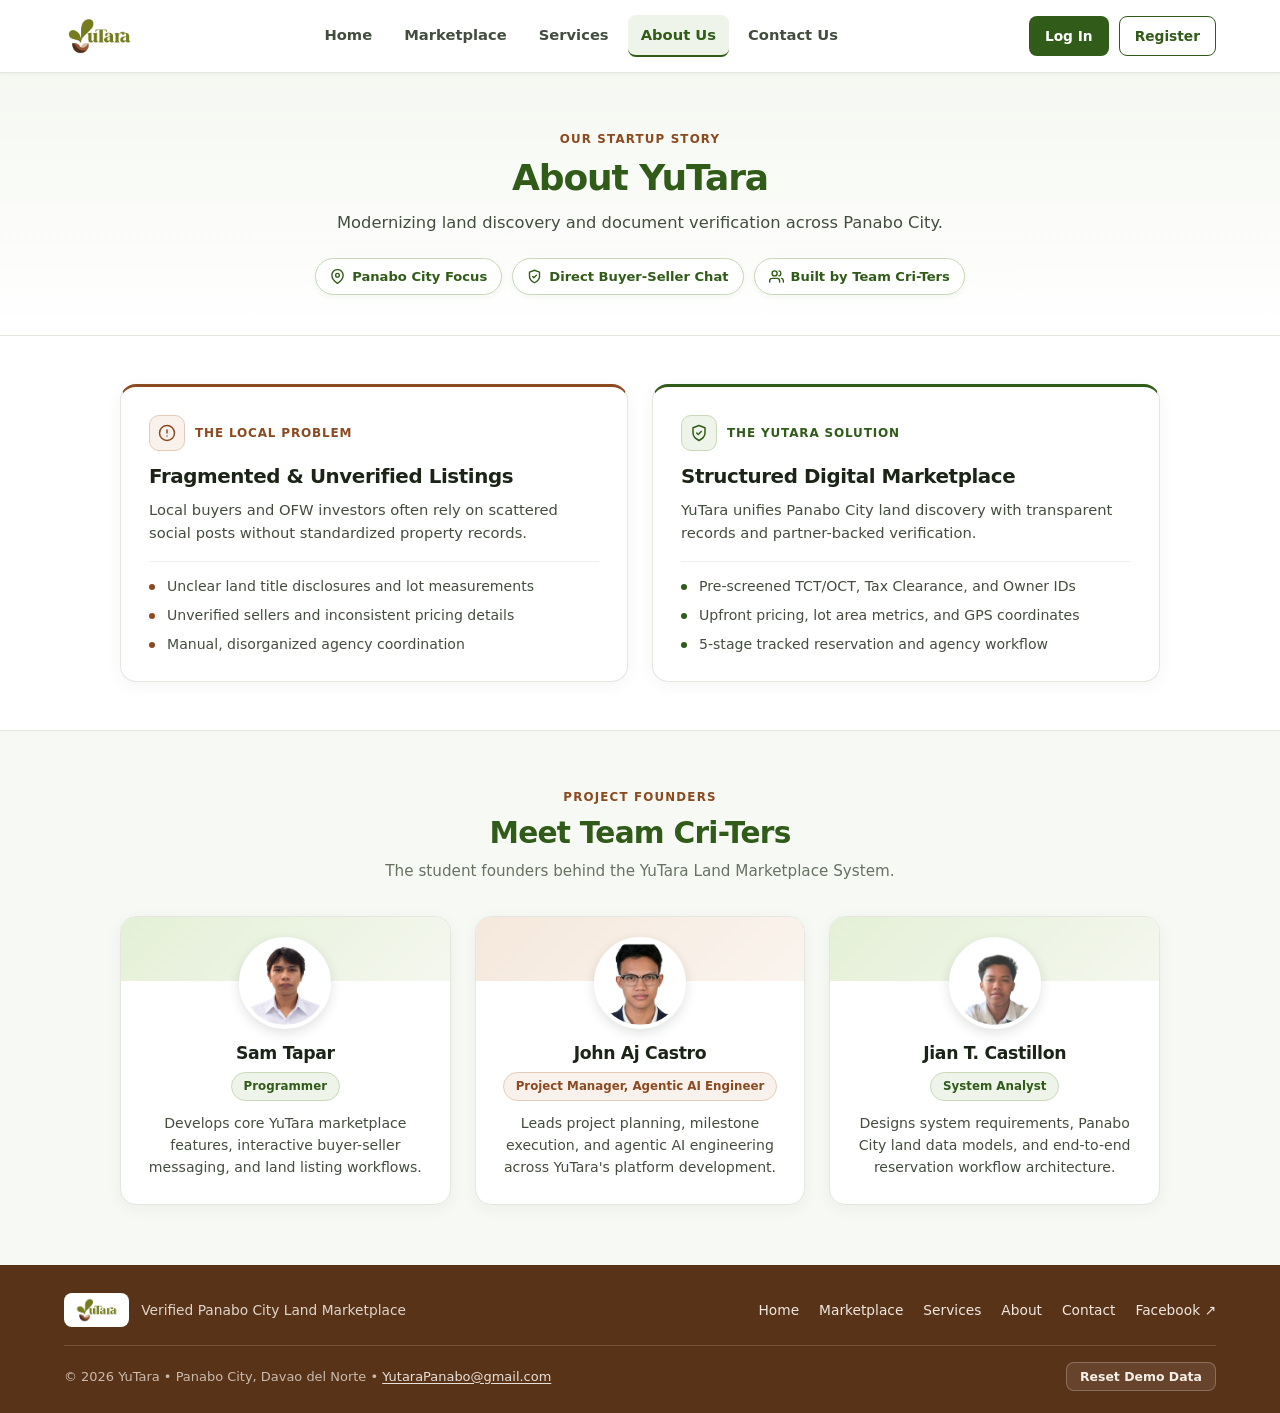
==== commit 441dd011: "Polish UI/UX typography, harden edge cases, and format JS/CSS for live debugging" ====
--- a/about.html
+++ b/about.html
@@ -5,10 +5,13 @@
   <meta name="viewport" content="width=device-width, initial-scale=1.0" />
   <title>About Us — YuTara Land Marketplace (Team Cri-Ters)</title>
   <link rel="icon" type="image/png" href="assets/yutara-logo.png" />
-  <link rel="stylesheet" href="css/base.css?v=31" />
-  <link rel="stylesheet" href="css/components.css?v=31" />
-  <link rel="stylesheet" href="css/pages/info.css?v=31" />
-  <link rel="stylesheet" href="css/utilities.css?v=31" />
+  <link rel="preconnect" href="https://fonts.googleapis.com" />
+  <link rel="preconnect" href="https://fonts.gstatic.com" crossorigin />
+  <link href="https://fonts.googleapis.com/css2?family=Inter:wght@400;500;600;700&family=Plus+Jakarta+Sans:wght@600;700;800&display=swap" rel="stylesheet" />
+  <link rel="stylesheet" href="css/base.css?v=34" />
+  <link rel="stylesheet" href="css/components.css?v=34" />
+  <link rel="stylesheet" href="css/pages/info.css?v=34" />
+  <link rel="stylesheet" href="css/utilities.css?v=34" />
 </head>
 <body>
 
@@ -183,10 +186,10 @@
     </div>
   </footer>
 
-  <script src="js/data.js?v=31"></script>
-  <script src="js/core/utils.js?v=31"></script>
-  <script src="js/core/store.js?v=31"></script>
-  <script src="js/core/auth.js?v=31"></script>
-  <script src="js/core/ui.js?v=31"></script>
+  <script src="js/data.js?v=34"></script>
+  <script src="js/core/utils.js?v=34"></script>
+  <script src="js/core/store.js?v=34"></script>
+  <script src="js/core/auth.js?v=34"></script>
+  <script src="js/core/ui.js?v=34"></script>
 </body>
 </html>
--- a/css/base.css
+++ b/css/base.css
@@ -1,6 +1,10 @@
 /* ==========================================================================
    YuTara — Base Design Tokens, Reset & Layout Grid (css/base.css)
-   Edit brand colors, typography, spacing, and container grids here.
+   --------------------------------------------------------------------------
+   QUICK DEBUG INDEX:
+   1. :root Brand Colors, Font Stacks & Shadows
+   2. Base Reset, Clean Typography & Focus States
+   3. Layout Containers, Section Headers & Grid Helpers
    ========================================================================== */
 
 /* 1. BRAND COLOR & TYPOGRAPHY VARIABLES */
@@ -68,6 +72,7 @@
   color: var(--text-secondary);
   background-color: var(--white);
   overflow-x: hidden;
+  font-feature-settings: "cv02", "cv03", "cv04", "cv11";
   -webkit-font-smoothing: antialiased;
   -moz-osx-font-smoothing: grayscale;
   text-rendering: optimizeLegibility;
@@ -105,8 +110,10 @@
 }
 
 h1, h2, h3, h4 {
+  font-family: var(--font-display);
   color: var(--text-primary);
   line-height: 1.24;
+  letter-spacing: -0.02em;
   font-weight: 700;
 }
 
--- a/css/components.css
+++ b/css/components.css
@@ -388,6 +388,7 @@
   box-shadow: var(--shadow-xs);
   display: flex;
   flex-direction: column;
+  height: 100%;
   transition: transform 0.2s ease, box-shadow 0.2s ease, border-color 0.2s ease;
 }
 
@@ -478,9 +479,11 @@
 }
 
 .property-title {
+  font-family: var(--font-display);
   font-size: 1.06rem;
+  line-height: 1.32;
   color: var(--text-primary);
-  margin-bottom: 4px;
+  margin-bottom: 5px;
 }
 
 .property-location {
@@ -512,19 +515,22 @@
   margin-top: auto;
   margin-bottom: 14px;
   display: flex;
-  justify-content: space-between;
-  align-items: baseline;
-  gap: 8px;
+  flex-direction: column;
+  align-items: flex-start;
+  gap: 2px;
 }
 
 .property-price {
-  font-size: 1.22rem;
+  font-family: var(--font-display);
+  font-size: 1.2rem;
   font-weight: 800;
+  line-height: 1.25;
+  font-variant-numeric: tabular-nums;
   color: var(--forest-green);
 }
 
 .property-note {
-  font-size: 0.78rem;
+  font-size: 0.79rem;
   color: var(--text-muted);
 }
 
@@ -539,6 +545,7 @@
   transition: transform 0.2s ease, box-shadow 0.2s ease, border-color 0.2s ease;
   display: flex;
   flex-direction: column;
+  height: 100%;
 }
 
 .location-card:hover {
@@ -576,6 +583,7 @@
   justify-content: space-between;
   align-items: center;
   gap: 10px;
+  flex: 1;
 }
 
 .location-card-title {
--- a/css/pages/info.css
+++ b/css/pages/info.css
@@ -326,12 +326,167 @@
   margin-top: 0;
 }
 
-.services-cards-grid .card {
+/* ===== Illustrated Services Showcase Grid (services.html) ===== */
+.services-page-body {
+  font-family: "Plus Jakarta Sans", var(--font-sans);
+  background-color: #F4F5EE;
+}
+
+.services-showcase-section {
+  background: linear-gradient(180deg, #F6F7F0 0%, #EFF2E8 100%);
+  padding: 52px 0 60px;
+}
+
+.services-showcase-grid {
+  display: grid;
+  grid-template-columns: repeat(3, minmax(0, 1fr));
+  gap: 20px;
+}
+
+.svc-card {
+  position: relative;
+  overflow: hidden;
+  border-radius: 20px;
+  background-color: #F8F8F0;
+  border: 1px solid rgba(49, 91, 25, 0.09);
+  box-shadow: 0 10px 26px rgba(28, 42, 20, 0.07), 0 2px 6px rgba(28, 42, 20, 0.03);
+  display: flex;
+  min-height: 228px;
+  transition: transform var(--anim-duration-base) var(--anim-ease),
+    box-shadow var(--anim-duration-base) var(--anim-ease),
+    border-color var(--anim-duration-fast) var(--anim-ease);
+}
+
+.svc-card:hover {
+  transform: translateY(-4px);
+  box-shadow: 0 18px 36px rgba(28, 42, 20, 0.12), 0 4px 10px rgba(28, 42, 20, 0.04);
+  border-color: rgba(49, 91, 25, 0.22);
+}
+
+.svc-card-content {
+  position: relative;
+  z-index: 2;
+  width: 60%;
+  padding: 22px 4px 22px 22px;
   display: flex;
   flex-direction: column;
-}
-
-.services-card-cta {
+  align-items: flex-start;
+}
+
+.svc-icon-circle {
+  width: 42px;
+  height: 42px;
+  border-radius: 50%;
+  background-color: #D9E9C4;
+  color: #204413;
+  display: inline-flex;
+  align-items: center;
+  justify-content: center;
+  flex-shrink: 0;
+  margin-bottom: 12px;
+}
+
+.svc-card-title {
+  font-family: "Plus Jakarta Sans", var(--font-display);
+  font-size: 1.08rem;
+  font-weight: 800;
+  line-height: 1.24;
+  letter-spacing: -0.02em;
+  color: #182414;
+  margin: 0 0 7px;
+}
+
+.svc-card-desc {
+  font-size: 0.83rem;
+  line-height: 1.48;
+  color: #485445;
+  margin: 0;
+  max-width: 176px;
+}
+
+.svc-card-cta {
   margin-top: auto;
   padding-top: 16px;
 }
+
+.svc-pill-btn {
+  display: inline-flex;
+  align-items: center;
+  gap: 6px;
+  padding: 9px 16px;
+  border-radius: 999px;
+  background-color: #214513;
+  color: var(--white);
+  font-size: 0.81rem;
+  font-weight: 700;
+  line-height: 1.2;
+  white-space: nowrap;
+  box-shadow: 0 4px 12px rgba(33, 69, 19, 0.22);
+  transition: background-color var(--anim-duration-fast) var(--anim-ease),
+    transform var(--anim-duration-fast) var(--anim-ease),
+    box-shadow var(--anim-duration-fast) var(--anim-ease);
+}
+
+.svc-pill-btn:hover {
+  background-color: #17340C;
+  transform: translateY(-1px);
+  box-shadow: 0 6px 16px rgba(33, 69, 19, 0.3);
+}
+
+.svc-card-art {
+  position: absolute;
+  right: 0;
+  bottom: 0;
+  top: 0;
+  width: 50%;
+  pointer-events: none;
+  z-index: 1;
+  overflow: hidden;
+  display: flex;
+  align-items: flex-end;
+  justify-content: flex-end;
+}
+
+.svc-card-art-img {
+  width: 100%;
+  height: 100%;
+  object-fit: contain;
+  object-position: right bottom;
+  -webkit-mask-image: linear-gradient(to right, transparent 0%, rgba(0, 0, 0, 0.92) 20%, #000 36%);
+  mask-image: linear-gradient(to right, transparent 0%, rgba(0, 0, 0, 0.92) 20%, #000 36%);
+  transition: transform var(--anim-duration-slow) var(--anim-ease);
+}
+
+.svc-card:hover .svc-card-art-img {
+  transform: scale(1.045);
+}
+
+@media (max-width: 1120px) {
+  .services-showcase-grid {
+    grid-template-columns: repeat(2, minmax(0, 1fr));
+  }
+}
+
+@media (max-width: 680px) {
+  .services-showcase-grid {
+    grid-template-columns: 1fr;
+  }
+
+  .svc-card {
+    min-height: 214px;
+  }
+
+  .svc-card-content {
+    width: 60%;
+    padding: 20px 4px 20px 20px;
+  }
+
+  .svc-card-desc {
+    max-width: 174px;
+  }
+
+  .svc-card-art {
+    width: 50%;
+    right: 0;
+  }
+}
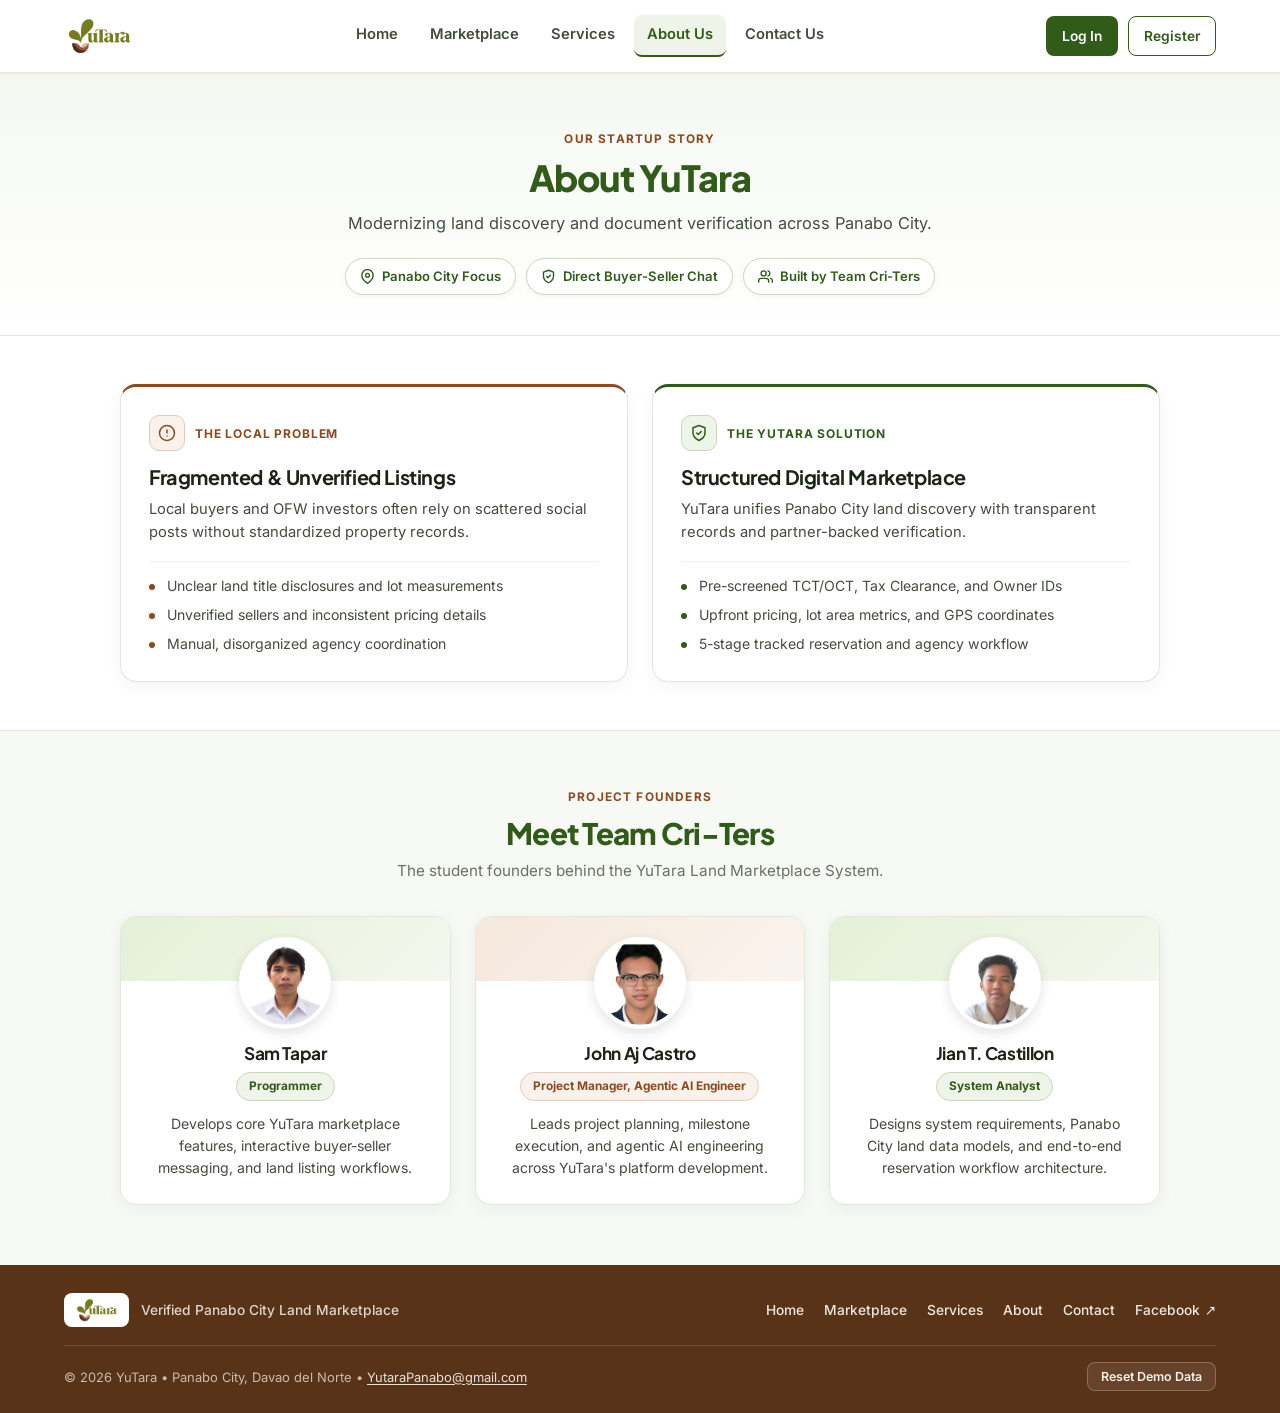
==== commit 74b26b66: "Self-host Inter and Plus Jakarta Sans .woff2 fonts for 100% offline presentation" ====
--- a/about.html
+++ b/about.html
@@ -5,13 +5,10 @@
   <meta name="viewport" content="width=device-width, initial-scale=1.0" />
   <title>About Us — YuTara Land Marketplace (Team Cri-Ters)</title>
   <link rel="icon" type="image/png" href="assets/yutara-logo.png" />
-  <link rel="preconnect" href="https://fonts.googleapis.com" />
-  <link rel="preconnect" href="https://fonts.gstatic.com" crossorigin />
-  <link href="https://fonts.googleapis.com/css2?family=Inter:wght@400;500;600;700&family=Plus+Jakarta+Sans:wght@600;700;800&display=swap" rel="stylesheet" />
-  <link rel="stylesheet" href="css/base.css?v=34" />
-  <link rel="stylesheet" href="css/components.css?v=34" />
-  <link rel="stylesheet" href="css/pages/info.css?v=34" />
-  <link rel="stylesheet" href="css/utilities.css?v=34" />
+  <link rel="stylesheet" href="css/base.css?v=35" />
+  <link rel="stylesheet" href="css/components.css?v=35" />
+  <link rel="stylesheet" href="css/pages/info.css?v=35" />
+  <link rel="stylesheet" href="css/utilities.css?v=35" />
 </head>
 <body>
 
@@ -186,10 +183,10 @@
     </div>
   </footer>
 
-  <script src="js/data.js?v=34"></script>
-  <script src="js/core/utils.js?v=34"></script>
-  <script src="js/core/store.js?v=34"></script>
-  <script src="js/core/auth.js?v=34"></script>
-  <script src="js/core/ui.js?v=34"></script>
+  <script src="js/data.js?v=35"></script>
+  <script src="js/core/utils.js?v=35"></script>
+  <script src="js/core/store.js?v=35"></script>
+  <script src="js/core/auth.js?v=35"></script>
+  <script src="js/core/ui.js?v=35"></script>
 </body>
 </html>
--- a/css/base.css
+++ b/css/base.css
@@ -2,10 +2,48 @@
    YuTara — Base Design Tokens, Reset & Layout Grid (css/base.css)
    --------------------------------------------------------------------------
    QUICK DEBUG INDEX:
+   0. Self-Hosted Offline Web Fonts (Inter & Plus Jakarta Sans)
    1. :root Brand Colors, Font Stacks & Shadows
    2. Base Reset, Clean Typography & Focus States
    3. Layout Containers, Section Headers & Grid Helpers
    ========================================================================== */
+
+/* 0. SELF-HOSTED OFFLINE FONTS (Works 100% without internet) */
+@font-face {
+  font-family: "Inter";
+  font-style: normal;
+  font-weight: 400 700;
+  font-display: swap;
+  src: url("../assets/fonts/inter-latin.woff2") format("woff2");
+  unicode-range: U+0000-00FF, U+0131, U+0152-0153, U+02BB-02BC, U+02C6, U+02DA, U+02DC, U+0304, U+0308, U+0329, U+2000-206F, U+20AC, U+2122, U+2191, U+2193, U+2212, U+2215, U+FEFF, U+FFFD;
+}
+
+@font-face {
+  font-family: "Inter";
+  font-style: normal;
+  font-weight: 400 700;
+  font-display: swap;
+  src: url("../assets/fonts/inter-latin-ext.woff2") format("woff2");
+  unicode-range: U+0100-02BA, U+02BD-02C5, U+02C7-02CC, U+02CE-02D7, U+02DD-02FF, U+0304, U+0308, U+0329, U+1D00-1DBF, U+1E00-1E9F, U+1EF2-1EFF, U+2020, U+20A0-20AB, U+20AD-20C4, U+2113, U+2C60-2C7F, U+A720-A7FF;
+}
+
+@font-face {
+  font-family: "Plus Jakarta Sans";
+  font-style: normal;
+  font-weight: 600 800;
+  font-display: swap;
+  src: url("../assets/fonts/plus-jakarta-sans-latin.woff2") format("woff2");
+  unicode-range: U+0000-00FF, U+0131, U+0152-0153, U+02BB-02BC, U+02C6, U+02DA, U+02DC, U+0304, U+0308, U+0329, U+2000-206F, U+20AC, U+2122, U+2191, U+2193, U+2212, U+2215, U+FEFF, U+FFFD;
+}
+
+@font-face {
+  font-family: "Plus Jakarta Sans";
+  font-style: normal;
+  font-weight: 600 800;
+  font-display: swap;
+  src: url("../assets/fonts/plus-jakarta-sans-latin-ext.woff2") format("woff2");
+  unicode-range: U+0100-02BA, U+02BD-02C5, U+02C7-02CC, U+02CE-02D7, U+02DD-02FF, U+0304, U+0308, U+0329, U+1D00-1DBF, U+1E00-1E9F, U+1EF2-1EFF, U+2020, U+20A0-20AB, U+20AD-20C4, U+2113, U+2C60-2C7F, U+A720-A7FF;
+}
 
 /* 1. BRAND COLOR & TYPOGRAPHY VARIABLES */
 :root {
